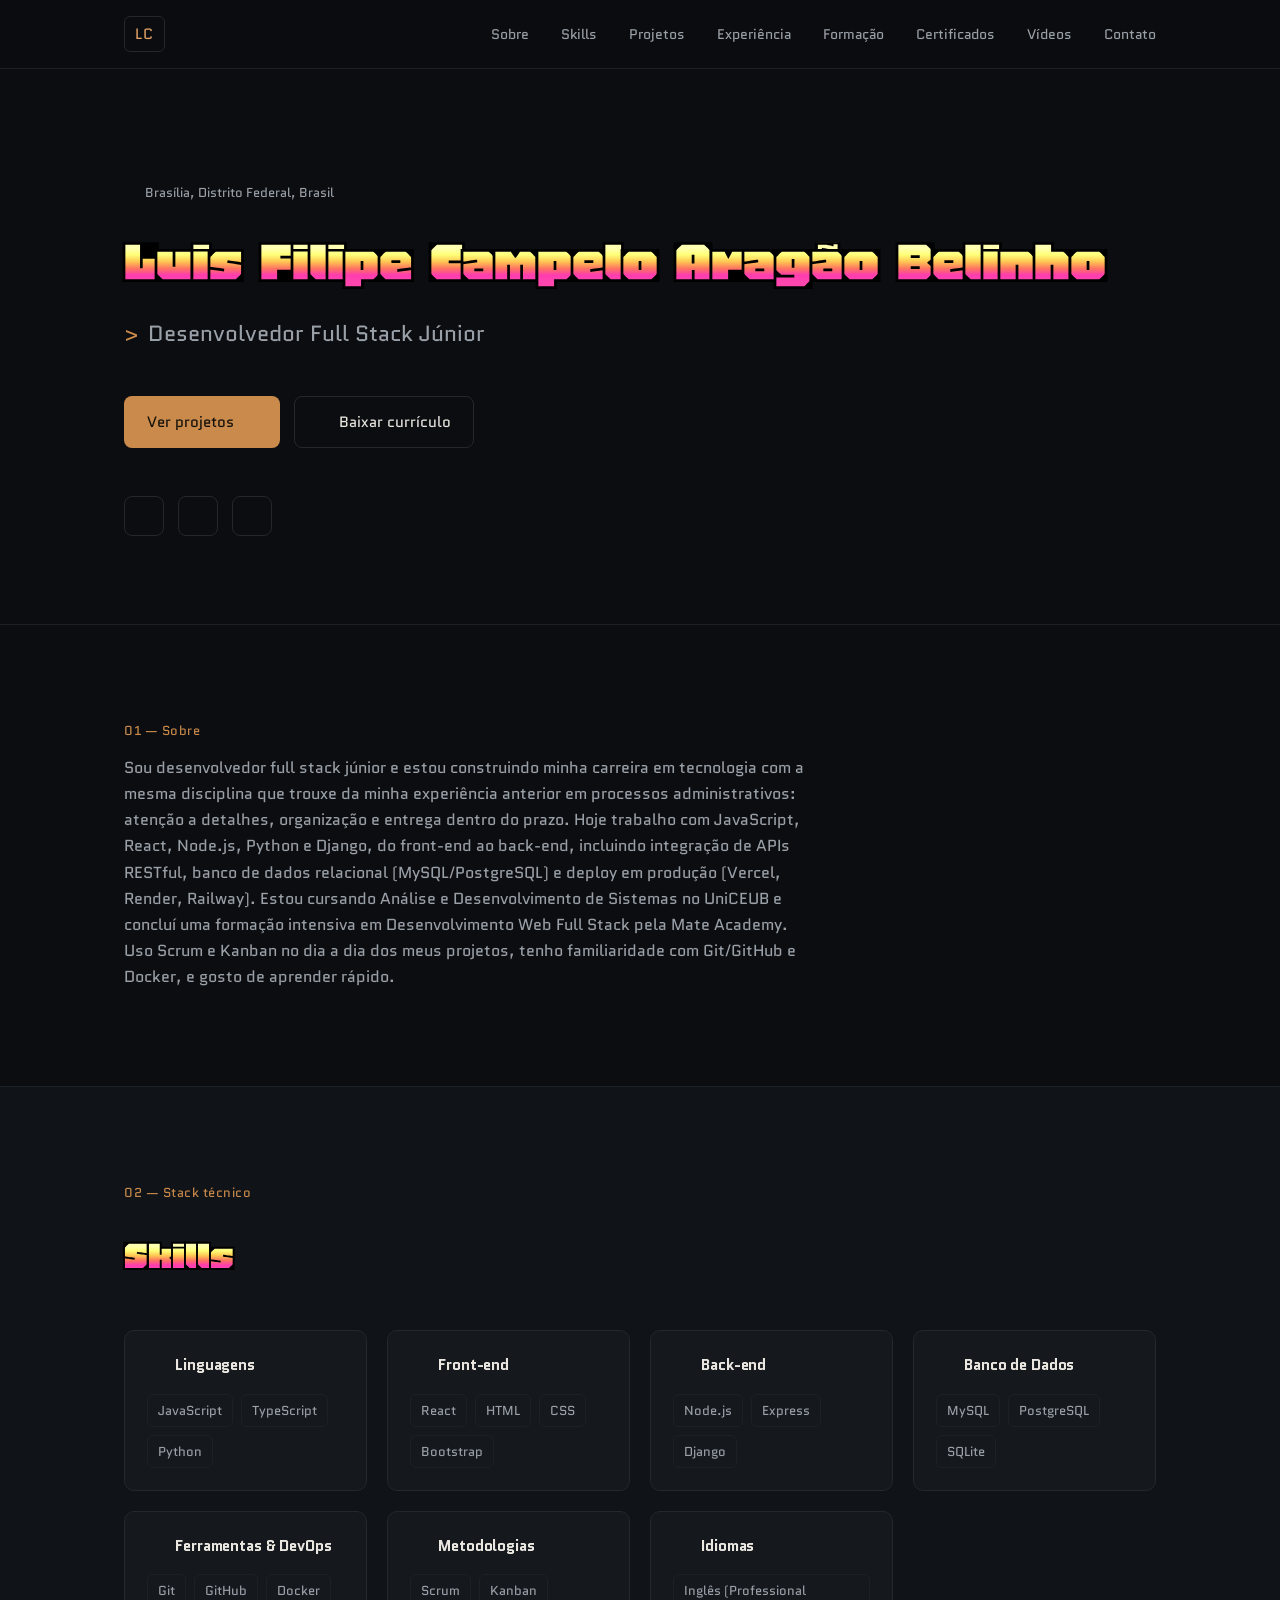
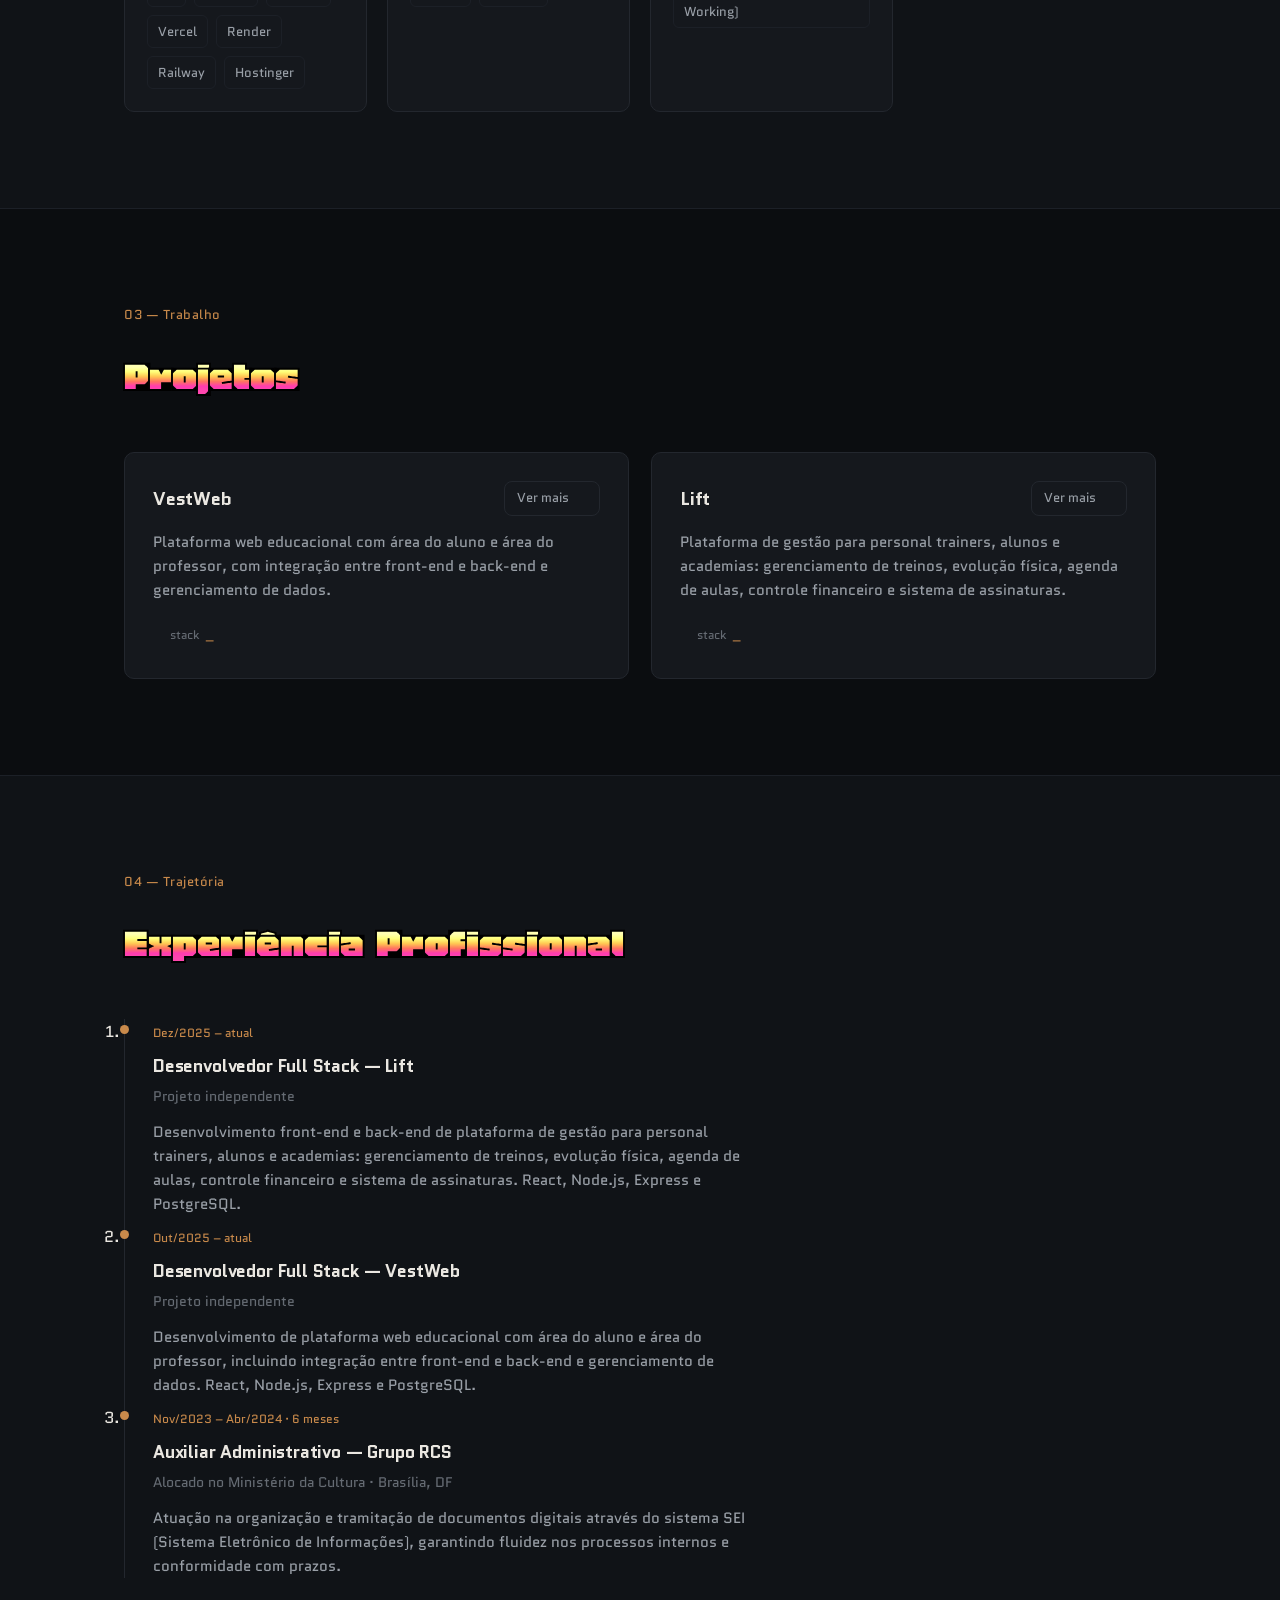
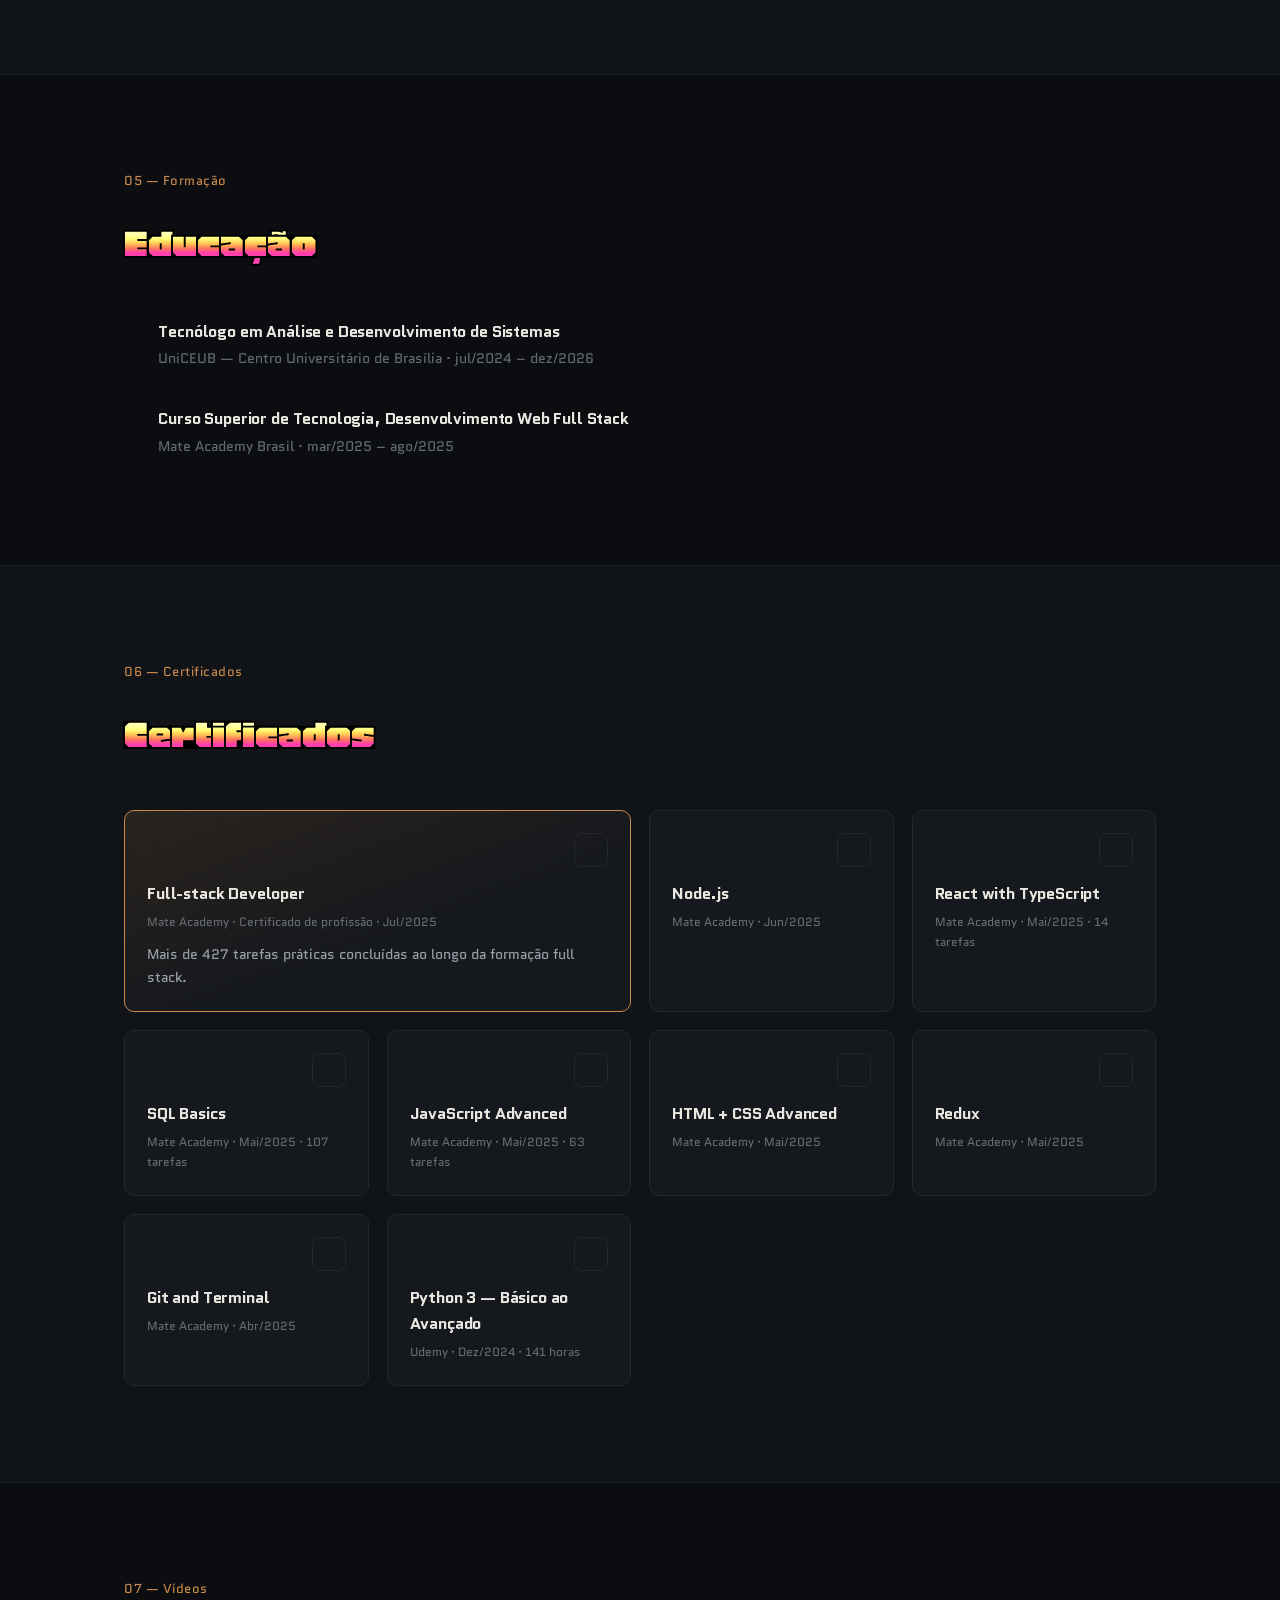
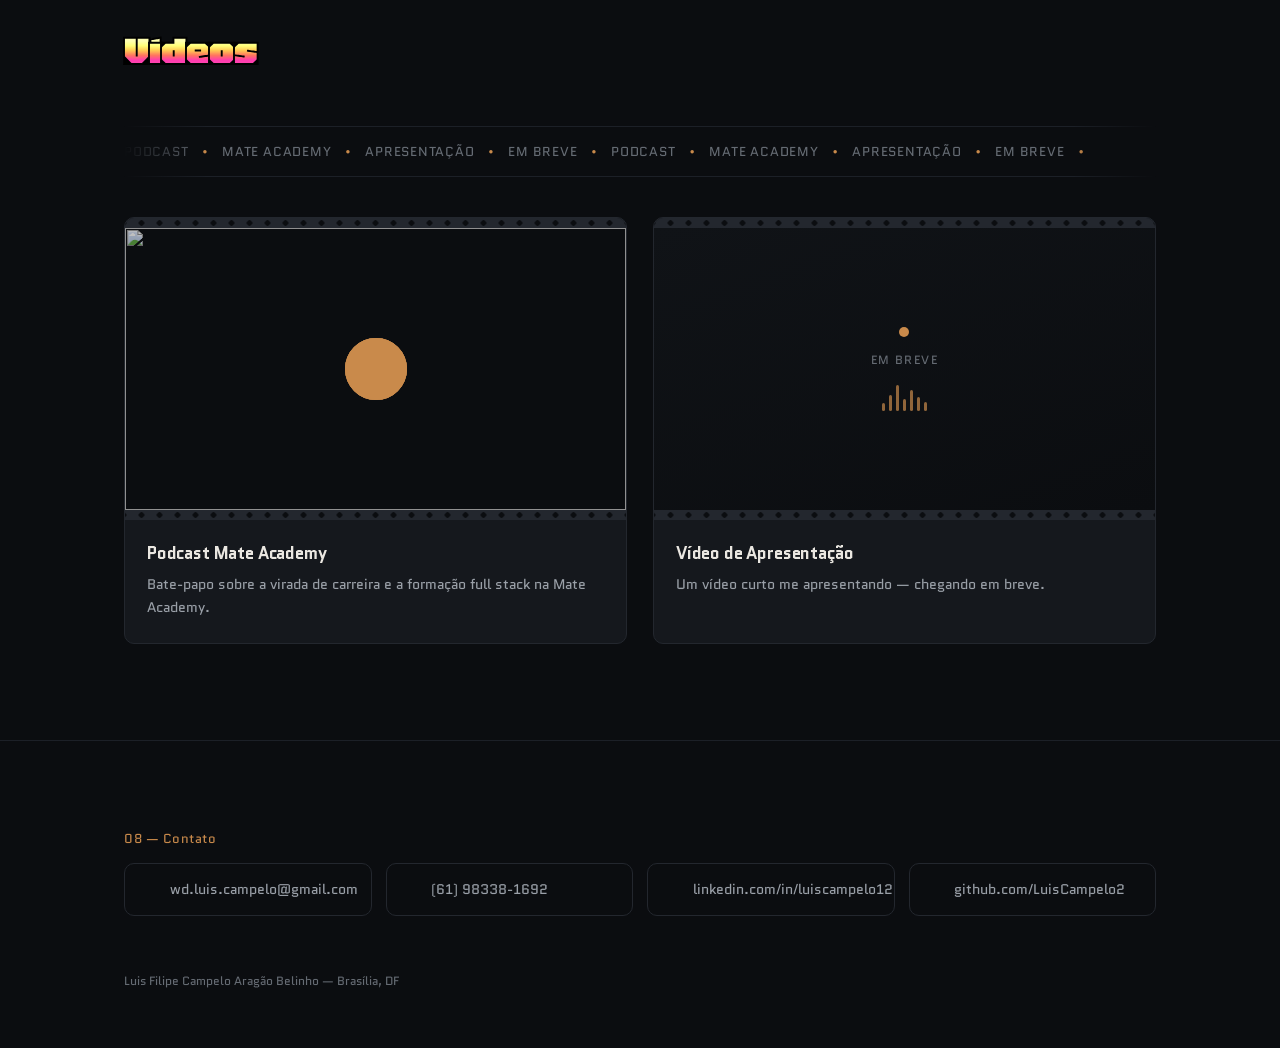
==== index.html @ b7ef31cd "feito sessao de videos" ====
<!DOCTYPE html>
<html lang="pt-BR">
<head>
  <meta charset="UTF-8">
  <meta name="viewport" content="width=device-width, initial-scale=1.0">
  <title>Luis Filipe Campelo Aragão Belinho — Desenvolvedor Full Stack Júnior</title>
  <meta name="description" content="Portfólio de Luis Filipe Campelo Aragão Belinho, desenvolvedor full stack júnior em Brasília, DF. JavaScript, React, Node.js, Python e Django.">
  <meta name="color-scheme" content="dark">

  <link rel="preconnect" href="https://fonts.googleapis.com">
  <link rel="preconnect" href="https://fonts.gstatic.com" crossorigin>
  <link href="https://fonts.googleapis.com/css2?family=Honk:MORF@15&family=Quantico:ital,wght@0,400;0,700;1,400;1,700&display=swap" rel="stylesheet">

  <link rel="stylesheet" href="assets/css/style.css">
  <link rel="icon" href="data:,">
</head>
<body>
  <a class="skip-link" href="#conteudo">Pular para o conteúdo</a>

  <header class="site-header">
    <div class="wrap header-inner">
      <a class="brand" href="#topo" aria-label="Início">
        <span class="brand-mark">LC</span>
      </a>

      <nav class="site-nav" aria-label="Navegação principal">
        <ul>
          <li><a href="#sobre">Sobre</a></li>
          <li><a href="#skills">Skills</a></li>
          <li><a href="#projetos">Projetos</a></li>
          <li><a href="#experiencia">Experiência</a></li>
          <li><a href="#formacao">Formação</a></li>
          <li><a href="#certificados">Certificados</a></li>
          <li><a href="#videos">Vídeos</a></li>
          <li><a href="#contato">Contato</a></li>
        </ul>
      </nav>

      <button class="nav-toggle" id="navToggle" aria-expanded="false" aria-controls="mobileNav" aria-label="Abrir menu">
        <i data-lucide="menu" class="icon-menu" aria-hidden="true"></i>
        <i data-lucide="x" class="icon-close" aria-hidden="true"></i>
      </button>
    </div>

    <nav class="mobile-nav" id="mobileNav" aria-label="Navegação móvel" hidden>
      <ul>
        <li><a href="#sobre">Sobre</a></li>
        <li><a href="#skills">Skills</a></li>
        <li><a href="#projetos">Projetos</a></li>
        <li><a href="#experiencia">Experiência</a></li>
        <li><a href="#formacao">Formação</a></li>
        <li><a href="#contato">Contato</a></li>
      </ul>
    </nav>
  </header>

  <main id="conteudo">
    <!-- Hero -->
    <section id="topo" class="hero">
      <div class="wrap hero-inner">
        <p class="hero-eyebrow">
          <i data-lucide="map-pin" aria-hidden="true"></i>
          Brasília, Distrito Federal, Brasil
        </p>

        <h1 class="hero-name">Luis Filipe Campelo Aragão Belinho</h1>

        <p class="hero-role">
          <span class="prompt-mark" aria-hidden="true">&gt;</span>
          Desenvolvedor Full Stack Júnior
        </p>

        <div class="hero-actions">
          <a class="btn btn-primary" href="#projetos">
            Ver projetos
            <i data-lucide="arrow-down" aria-hidden="true"></i>
          </a>
          <a class="btn btn-ghost" href="assets/curriculo-luis-campelo.pdf" download>
            <i data-lucide="download" aria-hidden="true"></i>
            Baixar currículo
          </a>
        </div>

        <ul class="hero-social" aria-label="Redes e contato">
          <li>
            <a href="https://www.linkedin.com/in/luiscampelo12" target="_blank" rel="noopener noreferrer" aria-label="LinkedIn de Luis Filipe Campelo Aragão Belinho">
              <i data-lucide="linkedin" aria-hidden="true"></i>
            </a>
          </li>
          <li>
            <a href="https://github.com/LuisCampelo2" target="_blank" rel="noopener noreferrer" aria-label="GitHub de Luis Filipe Campelo Aragão Belinho">
              <i data-lucide="github" aria-hidden="true"></i>
            </a>
          </li>
          <li>
            <a href="mailto:wd.luis.campelo@gmail.com" aria-label="Enviar e-mail para Luis Filipe Campelo Aragão Belinho">
              <i data-lucide="mail" aria-hidden="true"></i>
            </a>
          </li>
        </ul>
      </div>
    </section>

    <!-- Sobre -->
    <section id="sobre" class="section">
      <div class="wrap">
        <p class="section-kicker">01 — Sobre</p>
        <p class="about-text">
          Sou desenvolvedor full stack júnior e estou construindo minha carreira em tecnologia
          com a mesma disciplina que trouxe da minha experiência anterior em processos
          administrativos: atenção a detalhes, organização e entrega dentro do prazo. Hoje
          trabalho com JavaScript, React, Node.js, Python e Django, do front-end ao back-end,
          incluindo integração de APIs RESTful, banco de dados relacional (MySQL/PostgreSQL) e
          deploy em produção (Vercel, Render, Railway). Estou cursando Análise e Desenvolvimento
          de Sistemas no UniCEUB e concluí uma formação intensiva em Desenvolvimento Web Full
          Stack pela Mate Academy. Uso Scrum e Kanban no dia a dia dos meus projetos, tenho
          familiaridade com Git/GitHub e Docker, e gosto de aprender rápido.
        </p>
      </div>
    </section>

    <!-- Skills -->
    <section id="skills" class="section section-alt">
      <div class="wrap">
        <p class="section-kicker">02 — Stack técnico</p>
        <h2 class="section-title">Skills</h2>

        <div class="skills-grid">
          <div class="skill-group">
            <div class="skill-group-head">
              <i data-lucide="code-2" aria-hidden="true"></i>
              <h3>Linguagens</h3>
            </div>
            <ul class="skill-chips">
              <li>JavaScript</li>
              <li>TypeScript</li>
              <li>Python</li>
            </ul>
          </div>

          <div class="skill-group">
            <div class="skill-group-head">
              <i data-lucide="layout-panel-left" aria-hidden="true"></i>
              <h3>Front-end</h3>
            </div>
            <ul class="skill-chips">
              <li>React</li>
              <li>HTML</li>
              <li>CSS</li>
              <li>Bootstrap</li>
            </ul>
          </div>

          <div class="skill-group">
            <div class="skill-group-head">
              <i data-lucide="server" aria-hidden="true"></i>
              <h3>Back-end</h3>
            </div>
            <ul class="skill-chips">
              <li>Node.js</li>
              <li>Express</li>
              <li>Django</li>
            </ul>
          </div>

          <div class="skill-group">
            <div class="skill-group-head">
              <i data-lucide="database" aria-hidden="true"></i>
              <h3>Banco de Dados</h3>
            </div>
            <ul class="skill-chips">
              <li>MySQL</li>
              <li>PostgreSQL</li>
              <li>SQLite</li>
            </ul>
          </div>

          <div class="skill-group">
            <div class="skill-group-head">
              <i data-lucide="hammer" aria-hidden="true"></i>
              <h3>Ferramentas &amp; DevOps</h3>
            </div>
            <ul class="skill-chips">
              <li>Git</li>
              <li>GitHub</li>
              <li>Docker</li>
              <li>Vercel</li>
              <li>Render</li>
              <li>Railway</li>
              <li>Hostinger</li>
            </ul>
          </div>

          <div class="skill-group">
            <div class="skill-group-head">
              <i data-lucide="workflow" aria-hidden="true"></i>
              <h3>Metodologias</h3>
            </div>
            <ul class="skill-chips">
              <li>Scrum</li>
              <li>Kanban</li>
            </ul>
          </div>

          <div class="skill-group">
            <div class="skill-group-head">
              <i data-lucide="languages" aria-hidden="true"></i>
              <h3>Idiomas</h3>
            </div>
            <ul class="skill-chips">
              <li>Inglês (Professional Working)</li>
            </ul>
          </div>
        </div>
      </div>
    </section>

    <!-- Projetos -->
    <section id="projetos" class="section">
      <div class="wrap">
        <p class="section-kicker">03 — Trabalho</p>
        <h2 class="section-title">Projetos</h2>

        <div class="projects-grid">
          <article class="project-card">
            <div class="project-card-head">
              <h3>VestWeb</h3>
              <a class="project-more-link" href="projetos/vestweb.html">
                Ver mais
                <i data-lucide="arrow-right" aria-hidden="true"></i>
              </a>
            </div>
            <p>
              Plataforma web educacional com área do aluno e área do professor, com integração
              entre front-end e back-end e gerenciamento de dados.
            </p>
            <div class="project-stack">
              <span class="project-stack-label">
                <i data-lucide="terminal" aria-hidden="true"></i>
                stack
              </span>
              <ul class="tag-list">
                <li>React</li>
                <li>Node.js</li>
                <li>Express</li>
                <li>SQL</li>
                <li>PostgreSQL</li>
              </ul>
            </div>
          </article>

          <article class="project-card">
            <div class="project-card-head">
              <h3>Lift</h3>
              <a class="project-more-link" href="projetos/lift.html">
                Ver mais
                <i data-lucide="arrow-right" aria-hidden="true"></i>
              </a>
            </div>
            <p>
              Plataforma de gestão para personal trainers, alunos e academias: gerenciamento de
              treinos, evolução física, agenda de aulas, controle financeiro e sistema de
              assinaturas.
            </p>
            <div class="project-stack">
              <span class="project-stack-label">
                <i data-lucide="terminal" aria-hidden="true"></i>
                stack
              </span>
              <ul class="tag-list">
                <li>React</li>
                <li>Node.js</li>
                <li>Express</li>
                <li>SQL</li>
                <li>PostgreSQL</li>
              </ul>
            </div>
          </article>
        </div>
      </div>
    </section>

    <!-- Experiência -->
    <section id="experiencia" class="section section-alt">
      <div class="wrap">
        <p class="section-kicker">04 — Trajetória</p>
        <h2 class="section-title">Experiência Profissional</h2>

        <ol class="timeline">
          <li class="timeline-item">
            <div class="timeline-marker" aria-hidden="true"></div>
            <div class="timeline-content">
              <p class="timeline-period">Dez/2025 – atual</p>
              <h3>Desenvolvedor Full Stack — Lift</h3>
              <p class="timeline-meta">Projeto independente</p>
              <p>
                Desenvolvimento front-end e back-end de plataforma de gestão para personal
                trainers, alunos e academias: gerenciamento de treinos, evolução física, agenda
                de aulas, controle financeiro e sistema de assinaturas. React, Node.js, Express
                e PostgreSQL.
              </p>
            </div>
          </li>

          <li class="timeline-item">
            <div class="timeline-marker" aria-hidden="true"></div>
            <div class="timeline-content">
              <p class="timeline-period">Out/2025 – atual</p>
              <h3>Desenvolvedor Full Stack — VestWeb</h3>
              <p class="timeline-meta">Projeto independente</p>
              <p>
                Desenvolvimento de plataforma web educacional com área do aluno e área do
                professor, incluindo integração entre front-end e back-end e gerenciamento de
                dados. React, Node.js, Express e PostgreSQL.
              </p>
            </div>
          </li>

          <li class="timeline-item">
            <div class="timeline-marker" aria-hidden="true"></div>
            <div class="timeline-content">
              <p class="timeline-period">Nov/2023 – Abr/2024 · 6 meses</p>
              <h3>Auxiliar Administrativo — Grupo RCS</h3>
              <p class="timeline-meta">Alocado no Ministério da Cultura · Brasília, DF</p>
              <p>
                Atuação na organização e tramitação de documentos digitais através do sistema SEI
                (Sistema Eletrônico de Informações), garantindo fluidez nos processos internos e
                conformidade com prazos.
              </p>
            </div>
          </li>
        </ol>
      </div>
    </section>

    <!-- Formação -->
    <section id="formacao" class="section">
      <div class="wrap">
        <p class="section-kicker">05 — Formação</p>
        <h2 class="section-title">Educação</h2>

        <ul class="education-list">
          <li>
            <i data-lucide="graduation-cap" aria-hidden="true"></i>
            <div>
              <h3>Tecnólogo em Análise e Desenvolvimento de Sistemas</h3>
              <p class="timeline-meta">UniCEUB — Centro Universitário de Brasília · jul/2024 – dez/2026</p>
            </div>
          </li>
          <li>
            <i data-lucide="graduation-cap" aria-hidden="true"></i>
            <div>
              <h3>Curso Superior de Tecnologia, Desenvolvimento Web Full Stack</h3>
              <p class="timeline-meta">Mate Academy Brasil · mar/2025 – ago/2025</p>
            </div>
          </li>
        </ul>
      </div>
    </section>

    <!-- Certificados -->
    <section id="certificados" class="section section-alt">
      <div class="wrap">
        <p class="section-kicker">06 — Certificados</p>
        <h2 class="section-title">Certificados</h2>

        <div class="certificates-grid">
          <article class="certificate-card certificate-card-featured">
            <div class="certificate-card-head">
              <i data-lucide="award" aria-hidden="true"></i>
              <a href="assets/certificados/full-stack-developer.pdf" target="_blank" rel="noopener noreferrer" aria-label="Abrir certificado Full-stack Developer em PDF">
                <i data-lucide="arrow-up-right" aria-hidden="true"></i>
              </a>
            </div>
            <h3>Full-stack Developer</h3>
            <p class="certificate-meta">Mate Academy · Certificado de profissão · Jul/2025</p>
            <p>Mais de 427 tarefas práticas concluídas ao longo da formação full stack.</p>
          </article>

          <article class="certificate-card">
            <div class="certificate-card-head">
              <i data-lucide="server" aria-hidden="true"></i>
              <a href="assets/certificados/node-js.pdf" target="_blank" rel="noopener noreferrer" aria-label="Abrir certificado Node.js em PDF">
                <i data-lucide="arrow-up-right" aria-hidden="true"></i>
              </a>
            </div>
            <h3>Node.js</h3>
            <p class="certificate-meta">Mate Academy · Jun/2025</p>
          </article>

          <article class="certificate-card">
            <div class="certificate-card-head">
              <i data-lucide="atom" aria-hidden="true"></i>
              <a href="assets/certificados/react-typescript.pdf" target="_blank" rel="noopener noreferrer" aria-label="Abrir certificado React with TypeScript em PDF">
                <i data-lucide="arrow-up-right" aria-hidden="true"></i>
              </a>
            </div>
            <h3>React with TypeScript</h3>
            <p class="certificate-meta">Mate Academy · Mai/2025 · 14 tarefas</p>
          </article>

          <article class="certificate-card">
            <div class="certificate-card-head">
              <i data-lucide="database" aria-hidden="true"></i>
              <a href="assets/certificados/sql-basics.pdf" target="_blank" rel="noopener noreferrer" aria-label="Abrir certificado SQL Basics em PDF">
                <i data-lucide="arrow-up-right" aria-hidden="true"></i>
              </a>
            </div>
            <h3>SQL Basics</h3>
            <p class="certificate-meta">Mate Academy · Mai/2025 · 107 tarefas</p>
          </article>

          <article class="certificate-card">
            <div class="certificate-card-head">
              <i data-lucide="braces" aria-hidden="true"></i>
              <a href="assets/certificados/javascript-advanced.pdf" target="_blank" rel="noopener noreferrer" aria-label="Abrir certificado JavaScript Advanced em PDF">
                <i data-lucide="arrow-up-right" aria-hidden="true"></i>
              </a>
            </div>
            <h3>JavaScript Advanced</h3>
            <p class="certificate-meta">Mate Academy · Mai/2025 · 63 tarefas</p>
          </article>

          <article class="certificate-card">
            <div class="certificate-card-head">
              <i data-lucide="layout-panel-left" aria-hidden="true"></i>
              <a href="assets/certificados/html-css-advanced.pdf" target="_blank" rel="noopener noreferrer" aria-label="Abrir certificado HTML + CSS Advanced em PDF">
                <i data-lucide="arrow-up-right" aria-hidden="true"></i>
              </a>
            </div>
            <h3>HTML + CSS Advanced</h3>
            <p class="certificate-meta">Mate Academy · Mai/2025</p>
          </article>

          <article class="certificate-card">
            <div class="certificate-card-head">
              <i data-lucide="layers" aria-hidden="true"></i>
              <a href="assets/certificados/redux.pdf" target="_blank" rel="noopener noreferrer" aria-label="Abrir certificado Redux em PDF">
                <i data-lucide="arrow-up-right" aria-hidden="true"></i>
              </a>
            </div>
            <h3>Redux</h3>
            <p class="certificate-meta">Mate Academy · Mai/2025</p>
          </article>

          <article class="certificate-card">
            <div class="certificate-card-head">
              <i data-lucide="git-branch" aria-hidden="true"></i>
              <a href="assets/certificados/git-terminal.pdf" target="_blank" rel="noopener noreferrer" aria-label="Abrir certificado Git and Terminal em PDF">
                <i data-lucide="arrow-up-right" aria-hidden="true"></i>
              </a>
            </div>
            <h3>Git and Terminal</h3>
            <p class="certificate-meta">Mate Academy · Abr/2025</p>
          </article>

          <article class="certificate-card">
            <div class="certificate-card-head">
              <i data-lucide="binary" aria-hidden="true"></i>
              <a href="assets/certificados/python-3-udemy.pdf" target="_blank" rel="noopener noreferrer" aria-label="Abrir certificado Python 3 em PDF">
                <i data-lucide="arrow-up-right" aria-hidden="true"></i>
              </a>
            </div>
            <h3>Python 3 — Básico ao Avançado</h3>
            <p class="certificate-meta">Udemy · Dez/2024 · 141 horas</p>
          </article>
        </div>
      </div>
    </section>

    <!-- Vídeos -->
    <section id="videos" class="section videos-section">
      <div class="wrap">
        <p class="section-kicker">07 — Vídeos</p>
        <h2 class="section-title">Vídeos</h2>

        <div class="marquee" aria-hidden="true">
          <div class="marquee-track">
            <span>PODCAST</span><span class="marquee-dot">●</span>
            <span>MATE ACADEMY</span><span class="marquee-dot">●</span>
            <span>APRESENTAÇÃO</span><span class="marquee-dot">●</span>
            <span>EM BREVE</span><span class="marquee-dot">●</span>
            <span>PODCAST</span><span class="marquee-dot">●</span>
            <span>MATE ACADEMY</span><span class="marquee-dot">●</span>
            <span>APRESENTAÇÃO</span><span class="marquee-dot">●</span>
            <span>EM BREVE</span><span class="marquee-dot">●</span>
          </div>
        </div>

        <div class="videos-grid">
          <article class="video-card">
            <div class="filmstrip" aria-hidden="true"></div>
            <div class="video-frame">
              <button class="video-facade" type="button" data-yt="KPqLBNXewUQ" aria-label="Reproduzir vídeo: Podcast Mate Academy com Luis Filipe Campelo Aragão Belinho">
                <img src="https://img.youtube.com/vi/KPqLBNXewUQ/hqdefault.jpg" alt="" loading="lazy">
                <span class="play-button" aria-hidden="true">
                  <span class="play-ring"></span>
                  <span class="play-ring play-ring-delay"></span>
                  <i data-lucide="play" aria-hidden="true"></i>
                </span>
              </button>
            </div>
            <div class="filmstrip" aria-hidden="true"></div>
            <div class="video-meta">
              <h3>Podcast Mate Academy</h3>
              <p>Bate-papo sobre a virada de carreira e a formação full stack na Mate Academy.</p>
            </div>
          </article>

          <article class="video-card video-card-soon">
            <div class="filmstrip" aria-hidden="true"></div>
            <div class="video-frame video-frame-soon">
              <div class="soon-content">
                <span class="rec-dot" aria-hidden="true"></span>
                <span class="soon-label">Em breve</span>
                <div class="waveform" aria-hidden="true">
                  <span></span><span></span><span></span><span></span><span></span><span></span><span></span>
                </div>
              </div>
            </div>
            <div class="filmstrip" aria-hidden="true"></div>
            <div class="video-meta">
              <h3>Vídeo de Apresentação</h3>
              <p>Um vídeo curto me apresentando — chegando em breve.</p>
            </div>
          </article>
        </div>
      </div>
    </section>
  </main>

  <!-- Contato / Rodapé -->
  <footer id="contato" class="site-footer">
    <div class="wrap footer-inner">
      <p class="section-kicker">08 — Contato</p>

      <ul class="contact-list">
        <li>
          <a href="mailto:wd.luis.campelo@gmail.com">
            <i data-lucide="mail" aria-hidden="true"></i>
            wd.luis.campelo@gmail.com
          </a>
        </li>
        <li>
          <a href="tel:+5561983381692">
            <i data-lucide="phone" aria-hidden="true"></i>
            (61) 98338-1692
          </a>
        </li>
        <li>
          <a href="https://www.linkedin.com/in/luiscampelo12" target="_blank" rel="noopener noreferrer">
            <i data-lucide="linkedin" aria-hidden="true"></i>
            linkedin.com/in/luiscampelo12
          </a>
        </li>
        <li>
          <a href="https://github.com/LuisCampelo2" target="_blank" rel="noopener noreferrer">
            <i data-lucide="github" aria-hidden="true"></i>
            github.com/LuisCampelo2
          </a>
        </li>
      </ul>

      <p class="footer-note">Luis Filipe Campelo Aragão Belinho — Brasília, DF</p>
    </div>
  </footer>

  <script src="https://unpkg.com/lucide@0.260.0/dist/umd/lucide.js"></script>
  <script src="assets/js/main.js"></script>
  <script src="assets/js/video-embed.js"></script>
</body>
</html>
---- assets/css/style.css ----
/* ---------------------------------------------------------------
   Luis Filipe Campelo Aragão Belinho — Portfólio
   Paleta escura sóbria: base grafite-azulada + accent cobre.
   Tipografia: Honk nos títulos (h1/h2/h3), Quantico no resto.
--------------------------------------------------------------- */

:root {
  --bg: #0b0d10;
  --bg-elevated: #101317;
  --surface: #15181d;
  --surface-hover: #1a1e24;
  --border: #23272e;
  --border-soft: #1c2027;

  --text: #eae7e1;
  --text-muted: #9aa0a8;
  --text-faint: #656b73;

  --accent: #c98a4b;
  --accent-strong: #e0a165;
  --accent-soft: rgba(201, 138, 75, 0.14);

  --font-display: "Honk", system-ui, sans-serif;
  --font-body: "Quantico", system-ui, -apple-system, sans-serif;
  --font-mono: "Quantico", "SFMono-Regular", Consolas, monospace;

  --max-width: 1080px;
  --radius: 10px;
  --transition: 180ms cubic-bezier(0.4, 0, 0.2, 1);
}

/* Reset ----------------------------------------------------------- */
*,
*::before,
*::after {
  box-sizing: border-box;
  margin: 0;
  padding: 0;
}

html {
  scroll-behavior: smooth;
}

@media (prefers-reduced-motion: reduce) {
  html {
    scroll-behavior: auto;
  }
  *,
  *::before,
  *::after {
    animation-duration: 0.01ms !important;
    animation-iteration-count: 1 !important;
    transition-duration: 0.01ms !important;
  }
}

body {
  background: var(--bg);
  color: var(--text);
  font-family: var(--font-body);
  font-size: 16px;
  line-height: 1.6;
  -webkit-font-smoothing: antialiased;
}

img,
svg {
  display: block;
  max-width: 100%;
}

a {
  color: inherit;
  text-decoration: none;
}

ul {
  list-style: none;
}

button {
  font: inherit;
  color: inherit;
  background: none;
  border: none;
  cursor: pointer;
}

h1,
h2,
h3 {
  font-weight: 600;
  letter-spacing: -0.01em;
}

h1,
h2 {
  font-family: var(--font-display);
}

h3 {
  font-family: var(--font-body);
}

[data-lucide] {
  width: 1.15em;
  height: 1.15em;
  stroke-width: 1.75;
}

.wrap {
  max-width: var(--max-width);
  margin: 0 auto;
  padding: 0 24px;
}

.skip-link {
  position: absolute;
  top: -100%;
  left: 24px;
  z-index: 200;
  background: var(--accent);
  color: #14100a;
  padding: 10px 16px;
  border-radius: 6px;
  font-weight: 600;
  transition: top var(--transition);
}

.skip-link:focus {
  top: 12px;
}

:focus-visible {
  outline: 2px solid var(--accent-strong);
  outline-offset: 3px;
}

/* Header ------------------------------------------------------------ */
.site-header {
  position: sticky;
  top: 0;
  z-index: 100;
  background: rgba(11, 13, 16, 0.86);
  backdrop-filter: blur(10px);
  border-bottom: 1px solid var(--border-soft);
}

.header-inner {
  display: flex;
  align-items: center;
  justify-content: space-between;
  height: 68px;
}

.brand-mark {
  font-family: var(--font-mono);
  font-size: 0.95rem;
  font-weight: 500;
  letter-spacing: 0.06em;
  color: var(--accent-strong);
  border: 1px solid var(--border);
  border-radius: 6px;
  padding: 6px 10px;
}

.site-nav ul {
  display: flex;
  gap: 32px;
}

.site-nav a {
  font-size: 0.9rem;
  color: var(--text-muted);
  transition: color var(--transition);
}

.site-nav a:hover,
.site-nav a.is-active {
  color: var(--text);
}

.nav-toggle {
  display: none;
  color: var(--text);
}

.nav-toggle .icon-close {
  display: none;
}

.nav-toggle[aria-expanded="true"] .icon-menu {
  display: none;
}

.nav-toggle[aria-expanded="true"] .icon-close {
  display: block;
}

.mobile-nav {
  border-top: 1px solid var(--border-soft);
  background: var(--bg-elevated);
}

.mobile-nav ul {
  display: flex;
  flex-direction: column;
  padding: 8px 24px 16px;
}

.mobile-nav a {
  display: block;
  padding: 12px 0;
  font-size: 0.95rem;
  color: var(--text-muted);
  border-bottom: 1px solid var(--border-soft);
}

.mobile-nav a:hover {
  color: var(--text);
}

@media (max-width: 720px) {
  .site-nav {
    display: none;
  }
  .nav-toggle {
    display: inline-flex;
  }
}

/* Hero --------------------------------------------------------------- */
.hero {
  padding: 112px 0 88px;
  border-bottom: 1px solid var(--border-soft);
}

.hero-eyebrow {
  display: inline-flex;
  align-items: center;
  gap: 8px;
  font-family: var(--font-mono);
  font-size: 0.82rem;
  color: var(--text-muted);
  margin-bottom: 24px;
}

.hero-eyebrow [data-lucide] {
  width: 1em;
  height: 1em;
  color: var(--accent);
}

.hero-name {
  font-size: clamp(2.5rem, 6vw, 4.25rem);
  line-height: 1.05;
  margin-bottom: 18px;
}

.hero-role {
  display: flex;
  align-items: baseline;
  gap: 10px;
  font-size: clamp(1.1rem, 2.4vw, 1.4rem);
  color: var(--text-muted);
  margin-bottom: 44px;
}

.prompt-mark {
  font-family: var(--font-mono);
  color: var(--accent);
}

.hero-actions {
  display: flex;
  flex-wrap: wrap;
  gap: 14px;
  margin-bottom: 48px;
}

.btn {
  display: inline-flex;
  align-items: center;
  gap: 8px;
  padding: 13px 22px;
  border-radius: 8px;
  font-size: 0.92rem;
  font-weight: 500;
  border: 1px solid transparent;
  transition: background var(--transition), border-color var(--transition), transform var(--transition);
}

.btn [data-lucide] {
  width: 1em;
  height: 1em;
}

.btn:active {
  transform: translateY(1px);
}

.btn-primary {
  background: var(--accent);
  color: #14100a;
}

.btn-primary:hover {
  background: var(--accent-strong);
}

.btn-ghost {
  border-color: var(--border);
  color: var(--text);
}

.btn-ghost:hover {
  border-color: var(--accent);
  background: var(--surface);
}

.hero-social {
  display: flex;
  gap: 14px;
}

.hero-social a {
  display: inline-flex;
  align-items: center;
  justify-content: center;
  width: 40px;
  height: 40px;
  border: 1px solid var(--border);
  border-radius: 8px;
  color: var(--text-muted);
  transition: color var(--transition), border-color var(--transition);
}

.hero-social a:hover {
  color: var(--accent-strong);
  border-color: var(--accent);
}

/* Sections ------------------------------------------------------------ */
.section {
  padding: 96px 0;
  border-bottom: 1px solid var(--border-soft);
}

.section-alt {
  background: var(--bg-elevated);
}

.section-kicker {
  font-family: var(--font-mono);
  font-size: 0.8rem;
  color: var(--accent);
  letter-spacing: 0.04em;
  margin-bottom: 14px;
}

.section-title {
  font-size: clamp(2.1rem, 4.2vw, 3rem);
  margin-bottom: 36px;
  max-width: 640px;
}

.about-text {
  max-width: 680px;
  color: var(--text-muted);
  font-size: 1.02rem;
}

/* Skills ---------------------------------------------------------------- */
.skills-grid {
  display: grid;
  grid-template-columns: repeat(auto-fit, minmax(230px, 1fr));
  gap: 20px;
}

.skill-group {
  border: 1px solid var(--border);
  border-radius: var(--radius);
  padding: 22px;
  background: var(--surface);
  transition: border-color var(--transition);
}

.skill-group:hover {
  border-color: var(--accent);
}

.skill-group-head {
  display: flex;
  align-items: center;
  gap: 10px;
  margin-bottom: 16px;
  color: var(--accent-strong);
}

.skill-group-head h3 {
  font-size: 0.95rem;
  color: var(--text);
}

.skill-chips {
  display: flex;
  flex-wrap: wrap;
  gap: 8px;
}

.skill-chips li {
  font-size: 0.82rem;
  color: var(--text-muted);
  border: 1px solid var(--border-soft);
  border-radius: 6px;
  padding: 5px 10px;
}

/* Projects ---------------------------------------------------------------- */
.projects-grid {
  display: grid;
  grid-template-columns: repeat(auto-fit, minmax(320px, 1fr));
  gap: 22px;
}

.project-card {
  border: 1px solid var(--border);
  border-radius: var(--radius);
  padding: 28px;
  background: var(--surface);
  transition: border-color var(--transition), transform var(--transition);
}

.project-card:hover {
  border-color: var(--accent);
  transform: translateY(-2px);
}

.project-card-head {
  display: flex;
  align-items: center;
  justify-content: space-between;
  margin-bottom: 14px;
}

.project-card-head h3 {
  font-size: 1.15rem;
}

.project-more-link {
  display: inline-flex;
  align-items: center;
  gap: 6px;
  flex-shrink: 0;
  font-family: var(--font-mono);
  font-size: 0.8rem;
  color: var(--text-muted);
  padding: 6px 12px;
  border: 1px solid var(--border);
  border-radius: 8px;
  transition: color var(--transition), border-color var(--transition), transform var(--transition);
}

.project-more-link [data-lucide] {
  width: 0.95em;
  height: 0.95em;
  transition: transform var(--transition);
}

.project-more-link:hover {
  color: var(--accent-strong);
  border-color: var(--accent);
}

.project-more-link:hover [data-lucide] {
  transform: translateX(2px);
}

.project-card p {
  color: var(--text-muted);
  font-size: 0.94rem;
  margin-bottom: 18px;
}

.project-stack {
  display: flex;
  align-items: center;
  flex-wrap: wrap;
  gap: 10px;
  min-height: 30px;
}

.project-stack-label {
  display: inline-flex;
  align-items: center;
  gap: 6px;
  font-family: var(--font-mono);
  font-size: 0.75rem;
  color: var(--text-faint);
  flex-shrink: 0;
}

.project-stack-label [data-lucide] {
  width: 0.95em;
  height: 0.95em;
  color: var(--accent);
}

.tag-list {
  display: flex;
  flex-wrap: wrap;
  gap: 8px;
}

.tag-list li {
  font-family: var(--font-mono);
  font-size: 0.75rem;
  color: var(--accent-strong);
  background: var(--accent-soft);
  border-radius: 5px;
  padding: 4px 9px;
}

/* Em dispositivos com hover real, o stack fica oculto até o cursor passar
   sobre o card — reforça a leitura "terminal" do rótulo ">" sem esconder
   a informação de quem usa toque (sem :hover confiável). */
@media (hover: hover) and (pointer: fine) {
  .project-stack-label::after {
    content: "_";
    margin-left: 1px;
    color: var(--accent);
    animation: caret-blink 1.1s steps(1) infinite;
  }

  .project-card:hover .project-stack-label::after,
  .project-card:focus-within .project-stack-label::after {
    display: none;
  }

  .project-stack .tag-list li {
    opacity: 0;
    transform: translateX(-8px);
    transition: opacity 260ms ease, transform 260ms ease;
  }

  .project-stack .tag-list li:nth-child(1) { transition-delay: 40ms; }
  .project-stack .tag-list li:nth-child(2) { transition-delay: 100ms; }
  .project-stack .tag-list li:nth-child(3) { transition-delay: 160ms; }
  .project-stack .tag-list li:nth-child(4) { transition-delay: 220ms; }
  .project-stack .tag-list li:nth-child(5) { transition-delay: 280ms; }

  .project-card:hover .project-stack .tag-list li,
  .project-card:focus-within .project-stack .tag-list li {
    opacity: 1;
    transform: translateX(0);
  }
}

@keyframes caret-blink {
  0%, 45% { opacity: 1; }
  50%, 100% { opacity: 0; }
}

/* Timeline (Experiência) ---------------------------------------------------- */
.timeline {
  position: relative;
  max-width: 680px;
}

.timeline-item {
  position: relative;
  padding-left: 28px;
  border-left: 1px solid var(--border);
}

.timeline-item:not(:last-child) {
  padding-bottom: 8px;
}

.timeline-marker {
  position: absolute;
  left: -5px;
  top: 6px;
  width: 9px;
  height: 9px;
  border-radius: 50%;
  background: var(--accent);
}

.timeline-period {
  font-family: var(--font-mono);
  font-size: 0.78rem;
  color: var(--accent);
  margin-bottom: 8px;
}

.timeline-content h3 {
  font-size: 1.1rem;
  margin-bottom: 6px;
}

.timeline-meta {
  color: var(--text-faint);
  font-size: 0.85rem;
  margin-bottom: 12px;
}

.timeline-content p:last-child {
  color: var(--text-muted);
  font-size: 0.94rem;
  max-width: 600px;
}

/* Education ------------------------------------------------------------------ */
.education-list {
  display: flex;
  flex-direction: column;
  gap: 24px;
  max-width: 680px;
}

.education-list li {
  display: flex;
  gap: 16px;
  align-items: flex-start;
}

.education-list [data-lucide] {
  color: var(--accent);
  flex-shrink: 0;
  margin-top: 2px;
}

.education-list h3 {
  font-size: 1rem;
  margin-bottom: 4px;
}

/* Certificados ----------------------------------------------------------------- */
.certificates-grid {
  display: grid;
  grid-template-columns: repeat(auto-fit, minmax(240px, 1fr));
  gap: 18px;
}

.certificate-card {
  border: 1px solid var(--border);
  border-radius: var(--radius);
  padding: 22px;
  background: var(--surface);
  transition: border-color var(--transition), transform var(--transition);
}

.certificate-card:hover {
  border-color: var(--accent);
  transform: translateY(-2px);
}

.certificate-card-featured {
  grid-column: span 2;
  border-color: var(--accent);
  background: linear-gradient(160deg, var(--accent-soft), var(--surface) 60%);
}

.certificate-card-head {
  display: flex;
  align-items: center;
  justify-content: space-between;
  margin-bottom: 14px;
}

.certificate-card-head > [data-lucide]:first-child {
  color: var(--accent);
  width: 1.3em;
  height: 1.3em;
}

.certificate-card-head a {
  display: inline-flex;
  align-items: center;
  justify-content: center;
  width: 34px;
  height: 34px;
  border: 1px solid var(--border);
  border-radius: 8px;
  color: var(--text-muted);
  transition: color var(--transition), border-color var(--transition);
}

.certificate-card-head a:hover {
  color: var(--accent-strong);
  border-color: var(--accent);
}

.certificate-card h3 {
  font-size: 1.02rem;
  margin-bottom: 6px;
}

.certificate-meta {
  font-family: var(--font-mono);
  font-size: 0.78rem;
  color: var(--text-faint);
}

.certificate-card p:not(.certificate-meta) {
  margin-top: 10px;
  color: var(--text-muted);
  font-size: 0.9rem;
}

@media (max-width: 640px) {
  .certificate-card-featured {
    grid-column: span 1;
  }
}

/* Vídeos -------------------------------------------------------------------- */
.videos-section {
  overflow: hidden;
}

.marquee {
  overflow: hidden;
  border-top: 1px solid var(--border-soft);
  border-bottom: 1px solid var(--border-soft);
  padding: 14px 0;
  margin-bottom: 40px;
  -webkit-mask-image: linear-gradient(90deg, transparent, #000 8%, #000 92%, transparent);
  mask-image: linear-gradient(90deg, transparent, #000 8%, #000 92%, transparent);
}

.marquee-track {
  display: flex;
  align-items: center;
  gap: 14px;
  width: max-content;
  font-family: var(--font-mono);
  font-size: 0.82rem;
  letter-spacing: 0.06em;
  color: var(--text-faint);
  white-space: nowrap;
  animation: marquee-scroll 22s linear infinite;
}

.marquee-dot {
  color: var(--accent);
  font-size: 0.5rem;
}

@keyframes marquee-scroll {
  from { transform: translateX(0); }
  to { transform: translateX(-50%); }
}

.videos-grid {
  display: grid;
  grid-template-columns: repeat(auto-fit, minmax(340px, 1fr));
  gap: 26px;
}

.video-card {
  border: 1px solid var(--border);
  border-radius: var(--radius);
  overflow: hidden;
  background: var(--surface);
  transition: border-color var(--transition), transform var(--transition);
}

.video-card:hover {
  border-color: var(--accent);
  transform: translateY(-3px);
}

.filmstrip {
  height: 10px;
  background-image: radial-gradient(circle, var(--bg) 2.5px, transparent 3px);
  background-size: 18px 10px;
  background-repeat: repeat-x;
  background-position: center;
  background-color: var(--border);
}

.video-frame {
  position: relative;
  aspect-ratio: 16 / 9;
  background: var(--bg);
}

.video-facade {
  position: absolute;
  inset: 0;
  width: 100%;
  height: 100%;
  padding: 0;
  border: none;
  cursor: pointer;
  overflow: hidden;
}

.video-facade img {
  width: 100%;
  height: 100%;
  object-fit: cover;
  filter: saturate(0.85) brightness(0.75);
  transition: filter var(--transition), transform 400ms ease;
}

.video-facade:hover img {
  filter: saturate(1) brightness(0.6);
  transform: scale(1.04);
}

.play-button {
  position: absolute;
  top: 50%;
  left: 50%;
  width: 62px;
  height: 62px;
  transform: translate(-50%, -50%);
  display: flex;
  align-items: center;
  justify-content: center;
}

.play-button [data-lucide] {
  position: relative;
  z-index: 2;
  width: 22px;
  height: 22px;
  color: #14100a;
  margin-left: 3px;
}

.play-button::before {
  content: "";
  position: absolute;
  inset: 0;
  border-radius: 50%;
  background: var(--accent);
  z-index: 1;
}

.play-ring {
  position: absolute;
  inset: 0;
  border: 2px solid var(--accent);
  border-radius: 50%;
  animation: play-ping 2.2s ease-out infinite;
}

.play-ring-delay {
  animation-delay: 1.1s;
}

@keyframes play-ping {
  0% { transform: scale(0.9); opacity: 0.7; }
  80%, 100% { transform: scale(1.9); opacity: 0; }
}

.video-iframe {
  position: absolute;
  inset: 0;
  width: 100%;
  height: 100%;
  border: none;
}

.video-meta {
  padding: 20px 22px 24px;
}

.video-meta h3 {
  font-size: 1.05rem;
  margin-bottom: 6px;
}

.video-meta p {
  color: var(--text-muted);
  font-size: 0.9rem;
}

.video-card-soon .video-frame-soon {
  display: flex;
  align-items: center;
  justify-content: center;
  position: relative;
  background: linear-gradient(160deg, var(--bg-elevated), var(--bg));
}

.video-frame-soon::after {
  content: "";
  position: absolute;
  inset: 0;
  background: linear-gradient(115deg, transparent 40%, var(--accent-soft) 50%, transparent 60%);
  background-size: 250% 250%;
  animation: soon-sweep 5s ease-in-out infinite;
  pointer-events: none;
}

@keyframes soon-sweep {
  0% { background-position: 120% 0%; }
  50% { background-position: -20% 100%; }
  100% { background-position: 120% 0%; }
}

.soon-content {
  position: relative;
  z-index: 1;
  display: flex;
  flex-direction: column;
  align-items: center;
  gap: 14px;
}

.rec-dot {
  width: 10px;
  height: 10px;
  border-radius: 50%;
  background: var(--accent);
  animation: rec-pulse 1.6s ease-in-out infinite;
}

@keyframes rec-pulse {
  0%, 100% { box-shadow: 0 0 0 0 var(--accent-soft); opacity: 1; }
  50% { box-shadow: 0 0 0 8px transparent; opacity: 0.6; }
}

.soon-label {
  font-family: var(--font-mono);
  font-size: 0.78rem;
  letter-spacing: 0.12em;
  text-transform: uppercase;
  color: var(--text-faint);
}

.waveform {
  display: flex;
  align-items: flex-end;
  gap: 4px;
  height: 26px;
}

.waveform span {
  width: 3px;
  background: var(--accent);
  border-radius: 2px;
  animation: wave-bounce 1.2s ease-in-out infinite;
  opacity: 0.7;
}

.waveform span:nth-child(1) { height: 30%; animation-delay: 0ms; }
.waveform span:nth-child(2) { height: 60%; animation-delay: 90ms; }
.waveform span:nth-child(3) { height: 100%; animation-delay: 180ms; }
.waveform span:nth-child(4) { height: 45%; animation-delay: 270ms; }
.waveform span:nth-child(5) { height: 80%; animation-delay: 360ms; }
.waveform span:nth-child(6) { height: 55%; animation-delay: 450ms; }
.waveform span:nth-child(7) { height: 35%; animation-delay: 540ms; }

@keyframes wave-bounce {
  0%, 100% { transform: scaleY(0.5); }
  50% { transform: scaleY(1); }
}

/* Footer / Contato ------------------------------------------------------------- */
.site-footer {
  padding: 88px 0 56px;
}

.contact-list {
  display: grid;
  grid-template-columns: repeat(auto-fit, minmax(240px, 1fr));
  gap: 14px;
  margin-bottom: 56px;
}

.contact-list a {
  display: flex;
  align-items: center;
  gap: 12px;
  padding: 14px 16px;
  border: 1px solid var(--border);
  border-radius: var(--radius);
  color: var(--text-muted);
  font-size: 0.9rem;
  transition: color var(--transition), border-color var(--transition);
}

.contact-list a:hover {
  color: var(--text);
  border-color: var(--accent);
}

.contact-list [data-lucide] {
  color: var(--accent);
  flex-shrink: 0;
}

.footer-note {
  font-family: var(--font-mono);
  font-size: 0.78rem;
  color: var(--text-faint);
}

/* Project detail pages ---------------------------------------------------- */
.back-link {
  display: inline-flex;
  align-items: center;
  gap: 8px;
  font-size: 0.88rem;
  color: var(--text-muted);
  transition: color var(--transition);
}

.back-link [data-lucide] {
  width: 1em;
  height: 1em;
}

.back-link:hover {
  color: var(--accent-strong);
}

.site-footer .back-link {
  margin-bottom: 28px;
}

.project-hero {
  padding: 72px 0 64px;
}

.project-meta-line {
  font-family: var(--font-mono);
  font-size: 0.85rem;
  color: var(--text-faint);
  margin-bottom: 28px;
}

.project-detail-tags {
  margin-bottom: 36px;
}

.screens-grid {
  display: grid;
  grid-template-columns: repeat(auto-fit, minmax(300px, 1fr));
  gap: 22px;
}

.screens-grid-phone {
  grid-template-columns: repeat(auto-fill, minmax(160px, 1fr));
}

.screen-card {
  border: 1px solid var(--border);
  border-radius: var(--radius);
  overflow: hidden;
  background: var(--surface);
  transition: border-color var(--transition), transform var(--transition);
}

.screen-card:hover {
  border-color: var(--accent);
  transform: translateY(-2px);
}

.screen-trigger {
  display: block;
  width: 100%;
  padding: 0;
  border: none;
  background: none;
  cursor: zoom-in;
  line-height: 0;
}

.screen-trigger img {
  width: 100%;
  height: auto;
  display: block;
}

.screen-card figcaption {
  padding: 12px 16px;
  font-size: 0.85rem;
  color: var(--text-muted);
  border-top: 1px solid var(--border-soft);
}

.lightbox {
  position: fixed;
  inset: 0;
  z-index: 300;
  display: flex;
  align-items: center;
  justify-content: center;
  padding: 40px;
  background: rgba(6, 7, 9, 0.92);
  backdrop-filter: blur(4px);
}

.lightbox[hidden] {
  display: none;
}

.lightbox img {
  max-width: 100%;
  max-height: 100%;
  border-radius: 8px;
  border: 1px solid var(--border);
}

.lightbox-close {
  position: absolute;
  top: 24px;
  right: 24px;
  display: inline-flex;
  align-items: center;
  justify-content: center;
  width: 40px;
  height: 40px;
  border: 1px solid var(--border);
  border-radius: 8px;
  color: var(--text);
  background: var(--bg-elevated);
  transition: border-color var(--transition), color var(--transition);
}

.lightbox-close:hover {
  color: var(--accent-strong);
  border-color: var(--accent);
}
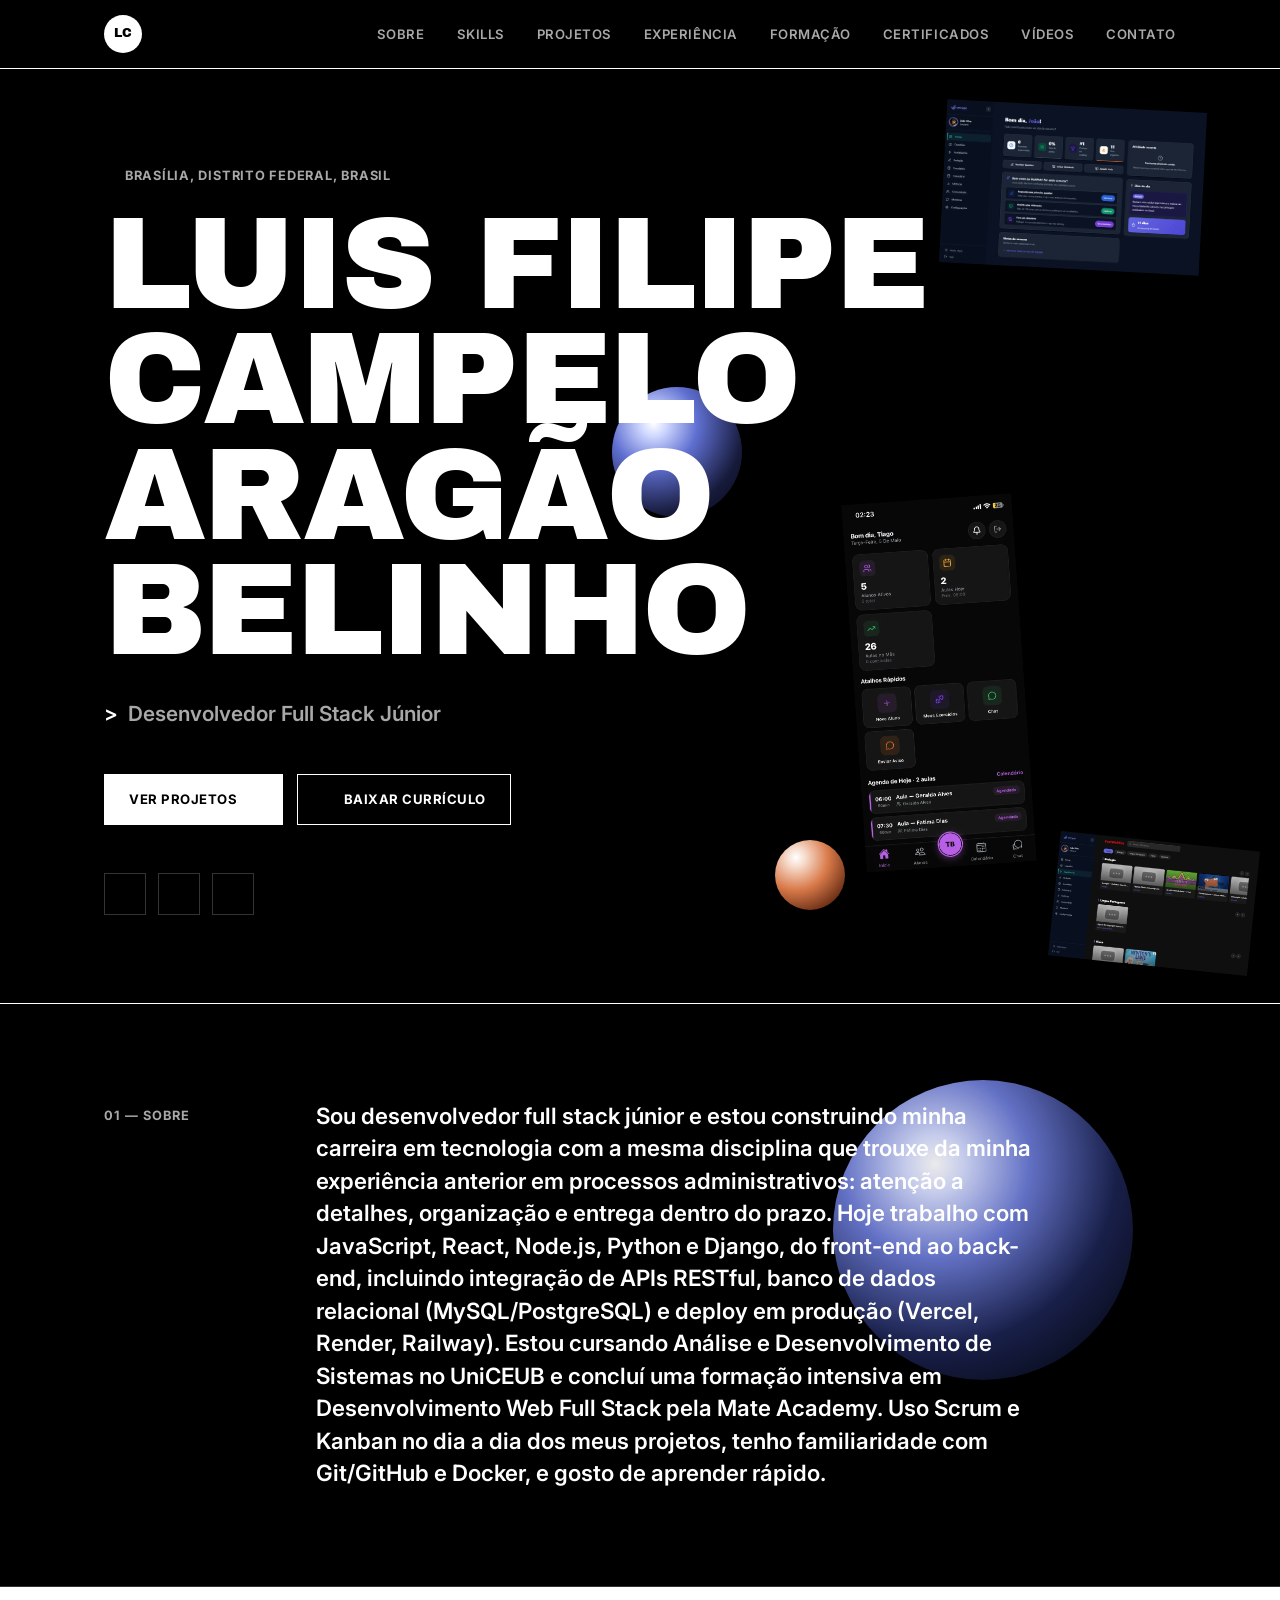
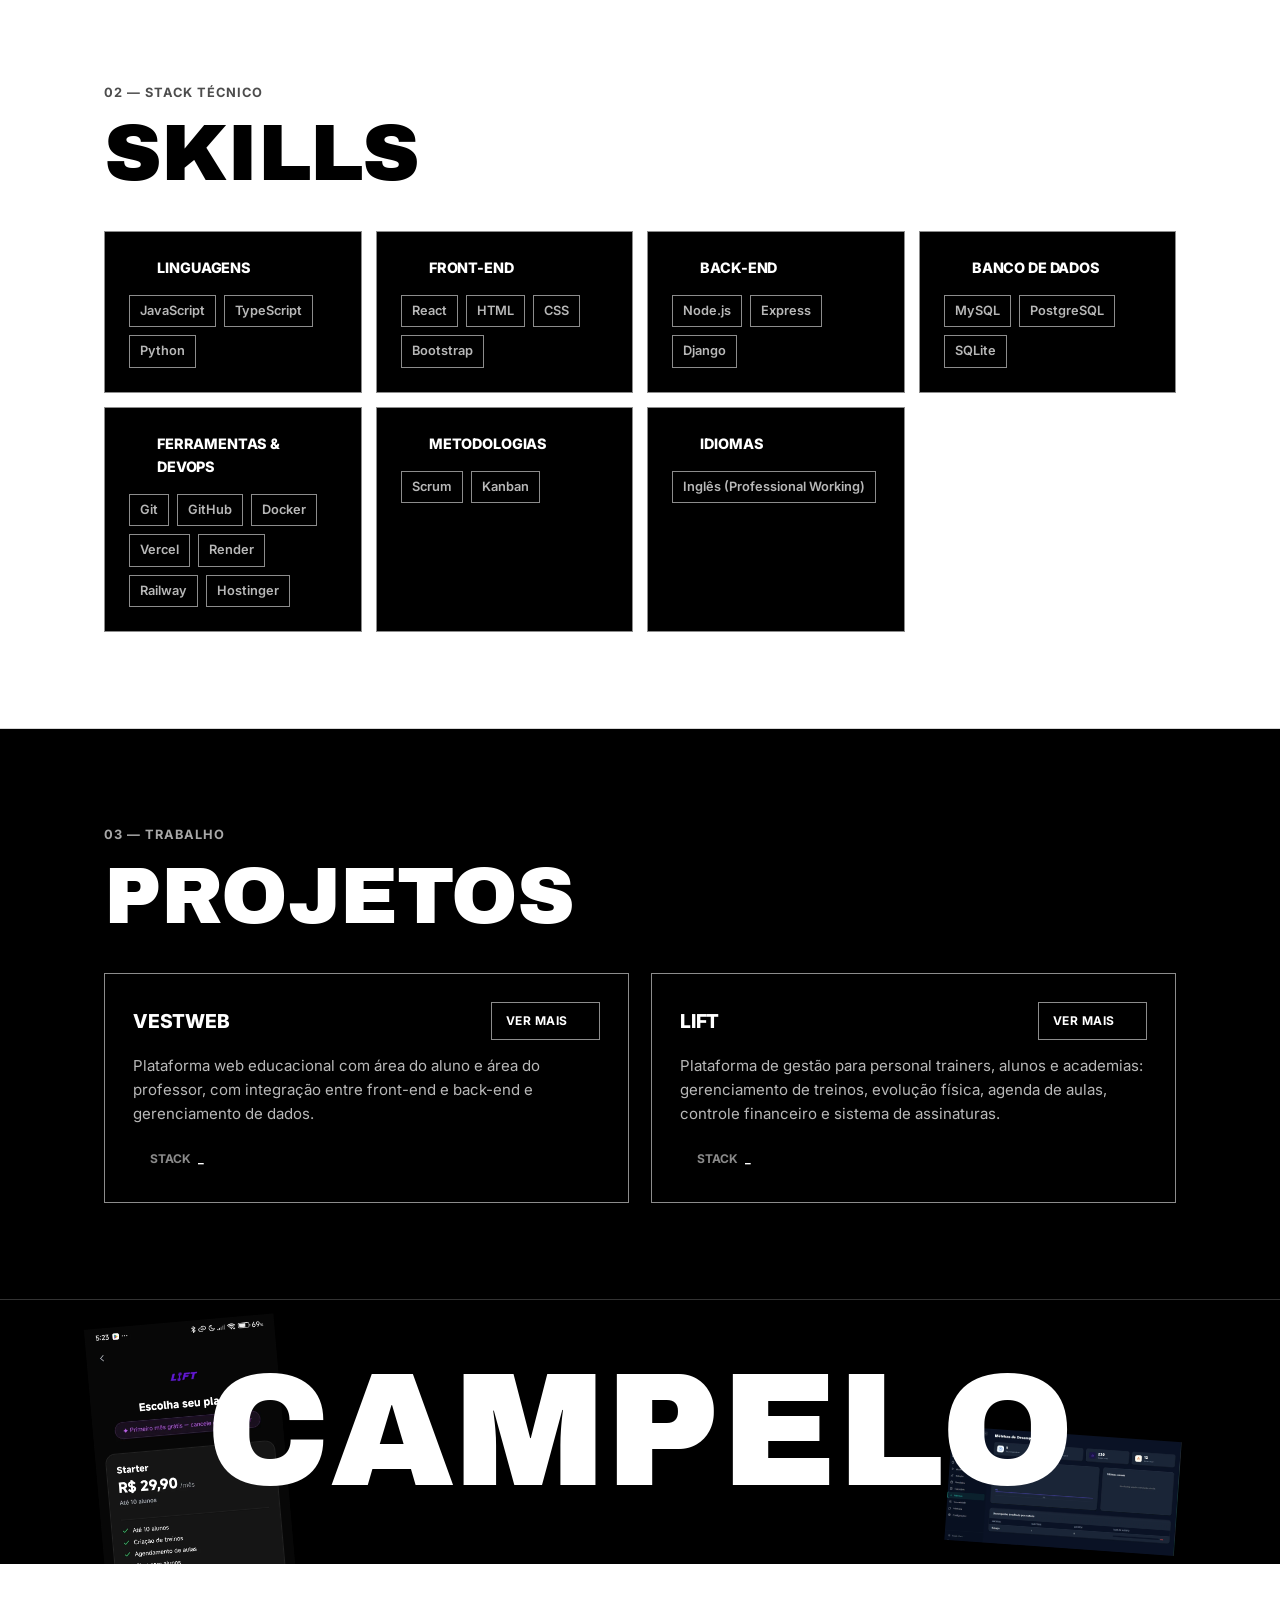
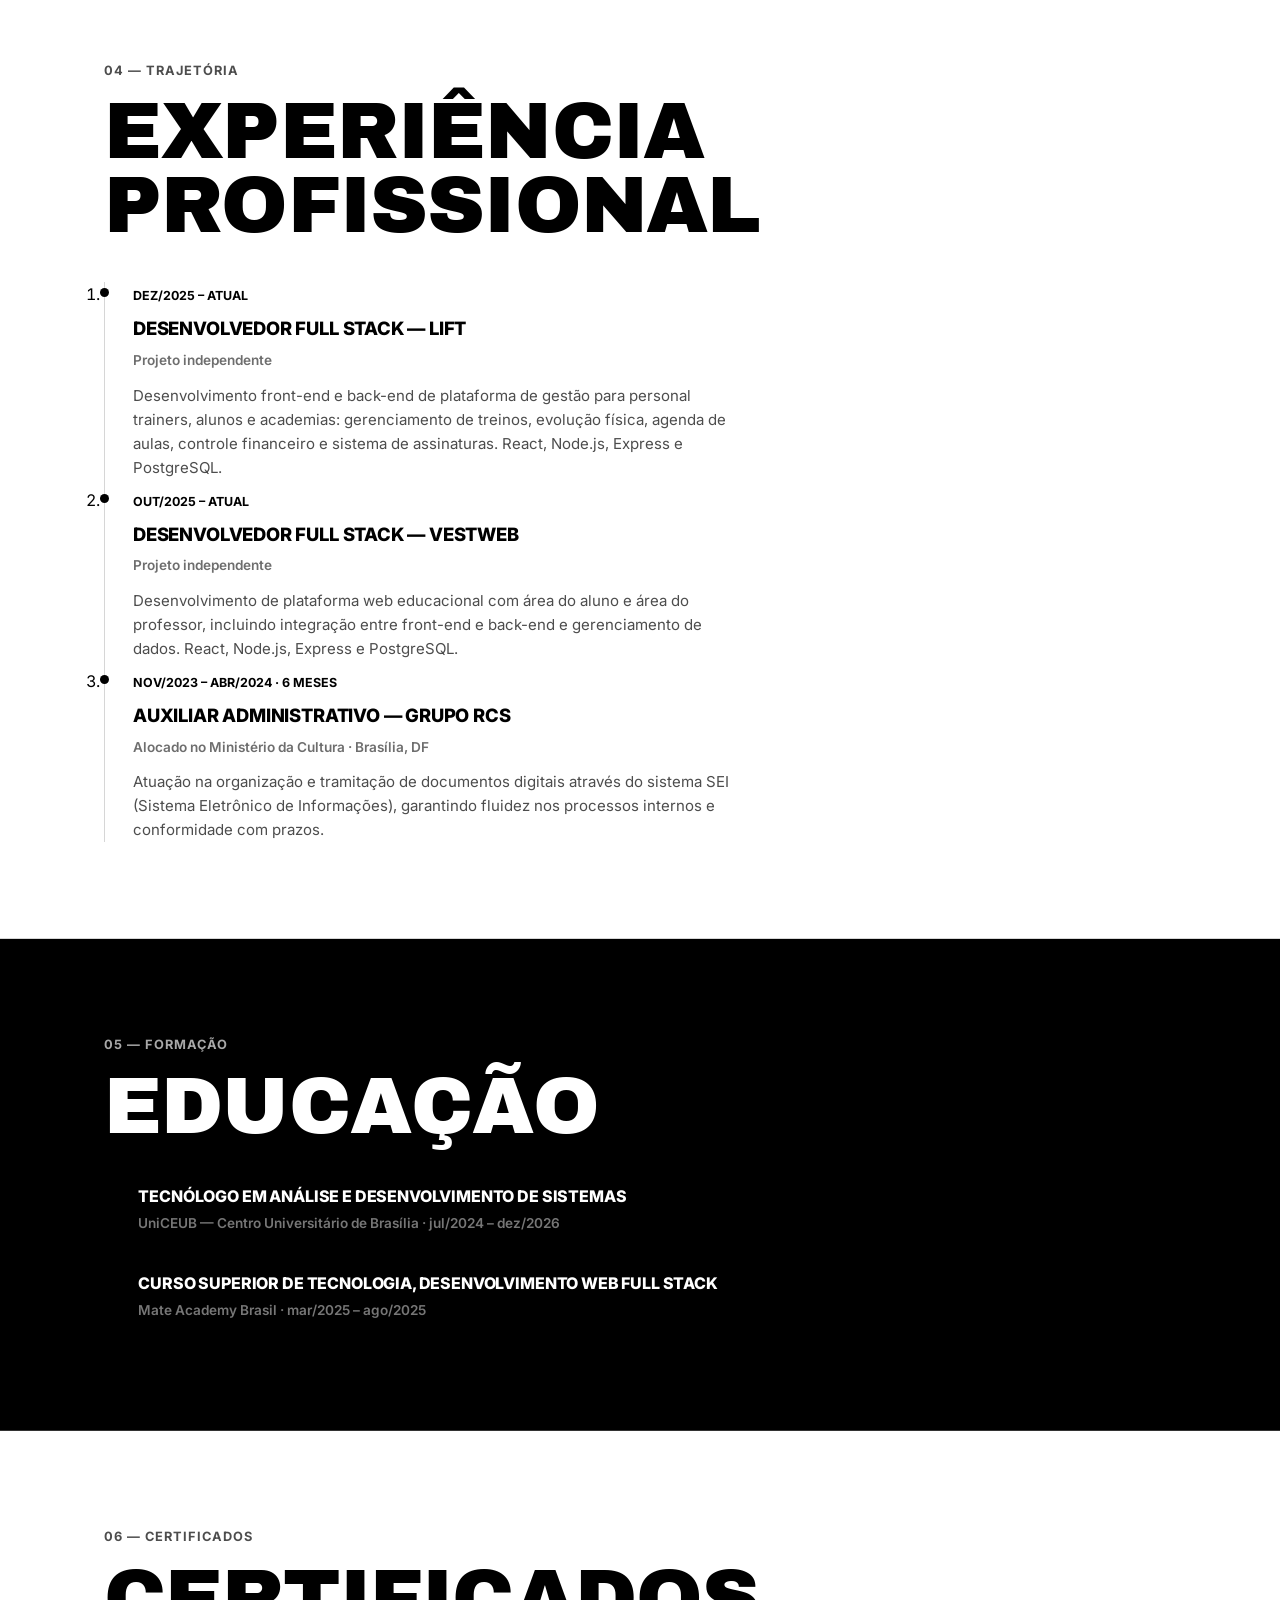
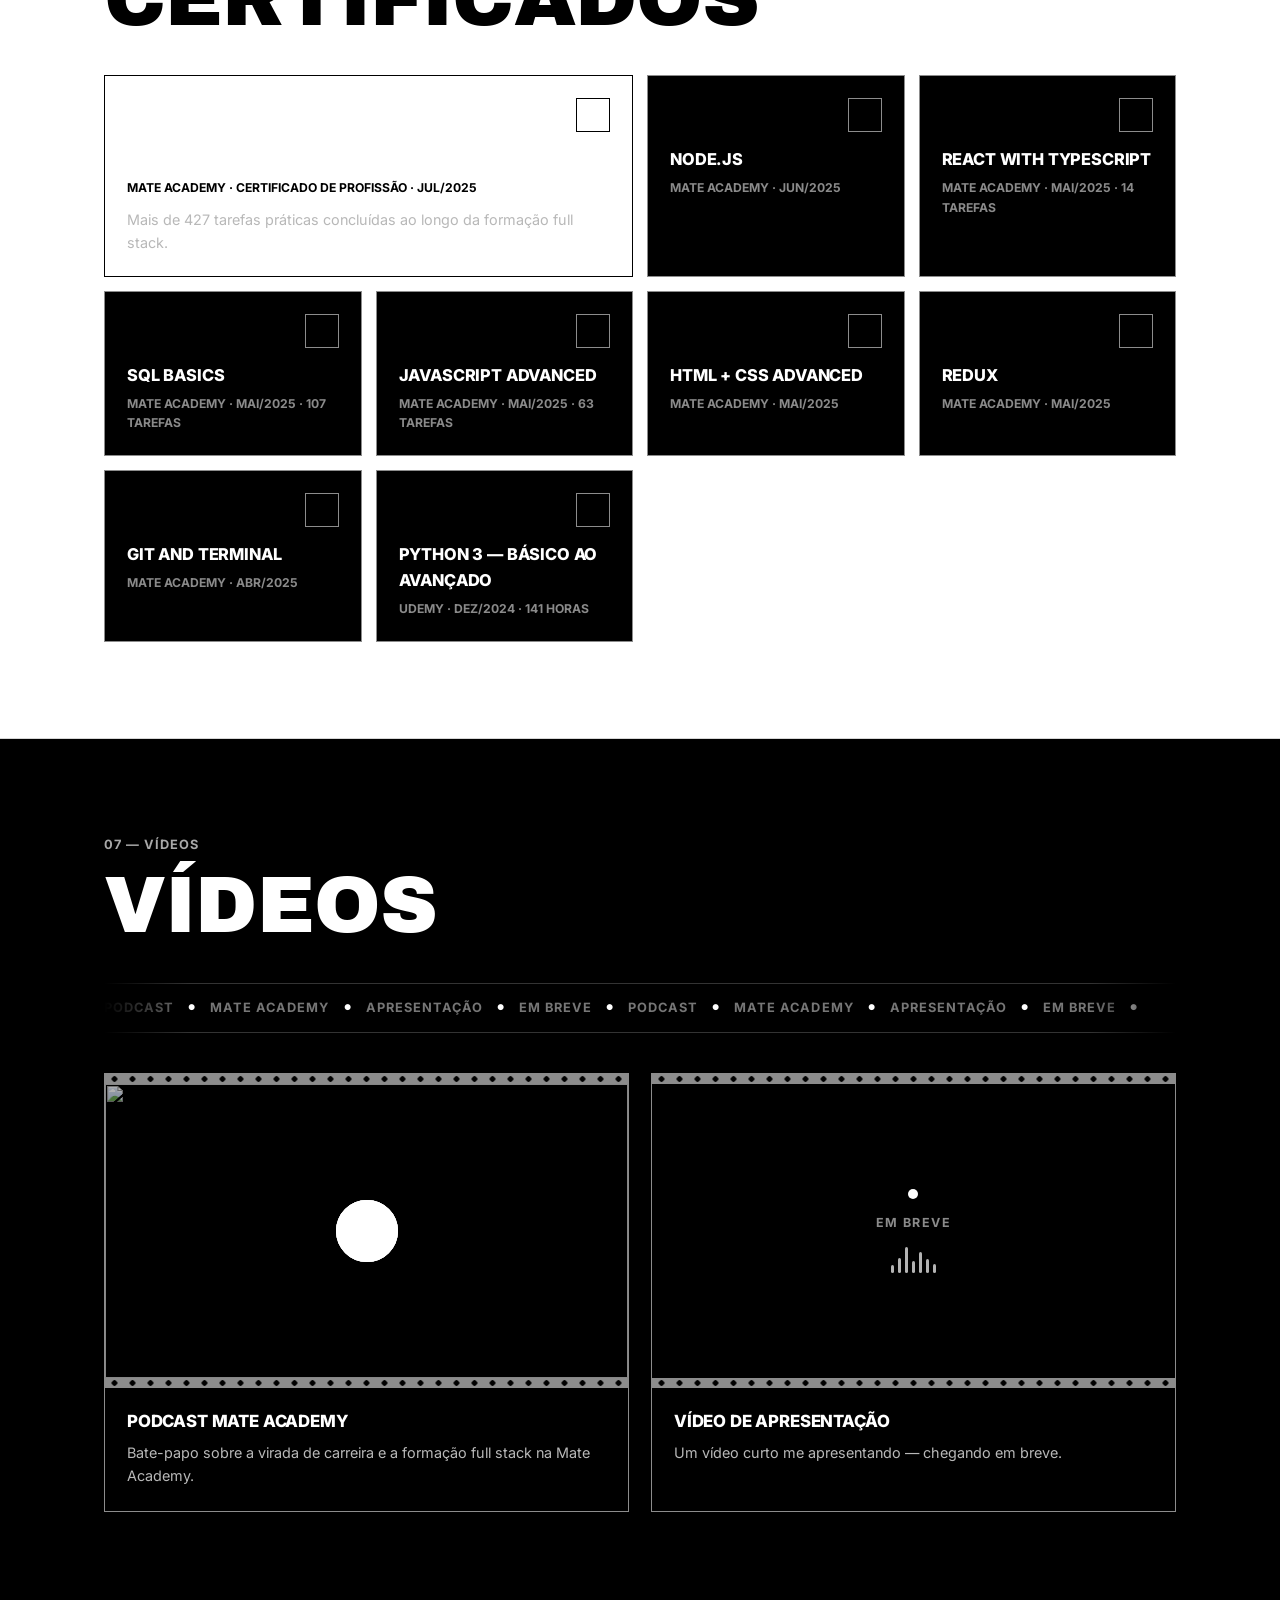
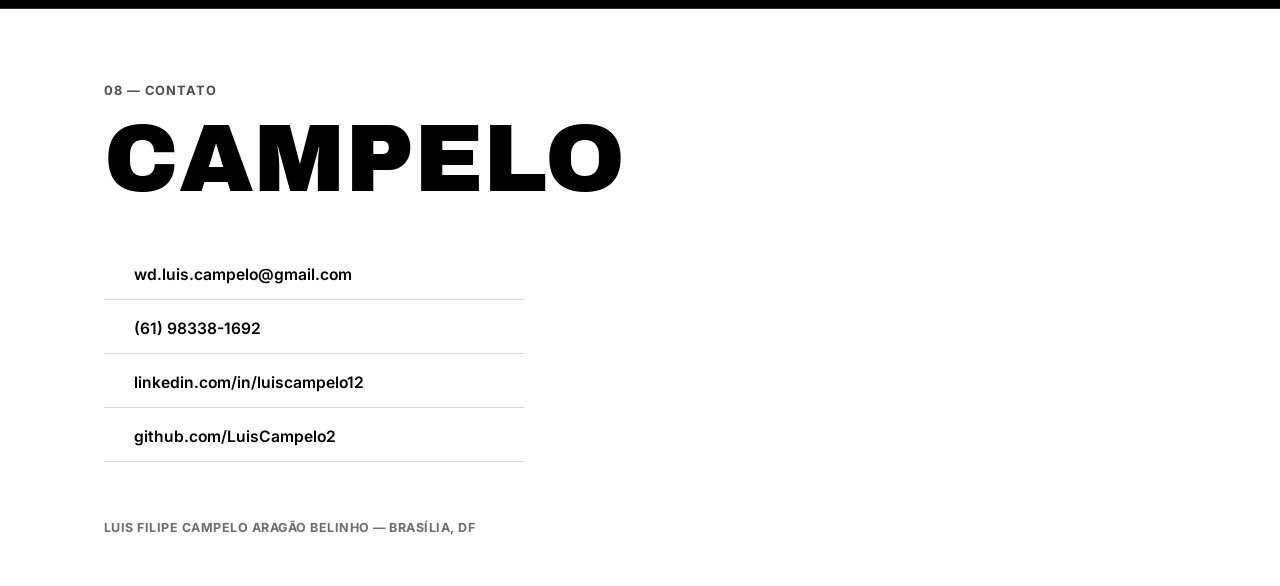
==== commit 0e1aa4e5: "novo estilo" ====
--- a/index.html
+++ b/index.html
@@ -9,7 +9,7 @@
 
   <link rel="preconnect" href="https://fonts.googleapis.com">
   <link rel="preconnect" href="https://fonts.gstatic.com" crossorigin>
-  <link href="https://fonts.googleapis.com/css2?family=Honk:MORF@15&family=Quantico:ital,wght@0,400;0,700;1,400;1,700&display=swap" rel="stylesheet">
+  <link href="https://fonts.googleapis.com/css2?family=Archivo+Black&family=Inter:ital,wght@0,400;0,500;0,600;0,700;0,800;0,900;1,600&display=swap" rel="stylesheet">
 
   <link rel="stylesheet" href="assets/css/style.css">
   <link rel="icon" href="data:,">
@@ -49,6 +49,8 @@
         <li><a href="#projetos">Projetos</a></li>
         <li><a href="#experiencia">Experiência</a></li>
         <li><a href="#formacao">Formação</a></li>
+        <li><a href="#certificados">Certificados</a></li>
+        <li><a href="#videos">Vídeos</a></li>
         <li><a href="#contato">Contato</a></li>
       </ul>
     </nav>
@@ -57,6 +59,14 @@
   <main id="conteudo">
     <!-- Hero -->
     <section id="topo" class="hero">
+      <div class="hero-collage" aria-hidden="true">
+        <img class="collage-tile collage-tile-1" src="assets/img/vestweb/dashboard.webp" alt="" loading="lazy">
+        <img class="collage-tile collage-tile-2" src="assets/img/lift/dashboard.webp" alt="" loading="lazy">
+        <img class="collage-tile collage-tile-3" src="assets/img/vestweb/vestwebflix.webp" alt="" loading="lazy">
+        <span class="blob blob-1"></span>
+        <span class="blob blob-2"></span>
+      </div>
+
       <div class="wrap hero-inner">
         <p class="hero-eyebrow">
           <i data-lucide="map-pin" aria-hidden="true"></i>
@@ -103,8 +113,9 @@
 
     <!-- Sobre -->
     <section id="sobre" class="section">
-      <div class="wrap">
+      <div class="wrap sobre-grid">
         <p class="section-kicker">01 — Sobre</p>
+        <span class="sobre-sphere" aria-hidden="true"></span>
         <p class="about-text">
           Sou desenvolvedor full stack júnior e estou construindo minha carreira em tecnologia
           com a mesma disciplina que trouxe da minha experiência anterior em processos
@@ -280,6 +291,13 @@
       </div>
     </section>
 
+    <!-- Divisória -->
+    <div class="divider-band" aria-hidden="true">
+      <img class="divider-tile divider-tile-1" src="assets/img/lift/planos.webp" alt="" loading="lazy">
+      <img class="divider-tile divider-tile-2" src="assets/img/vestweb/metricas.webp" alt="" loading="lazy">
+      <p class="divider-word">Campelo</p>
+    </div>
+
     <!-- Experiência -->
     <section id="experiencia" class="section section-alt">
       <div class="wrap">
@@ -533,6 +551,7 @@
   <footer id="contato" class="site-footer">
     <div class="wrap footer-inner">
       <p class="section-kicker">08 — Contato</p>
+      <p class="footer-wordmark" aria-hidden="true">Campelo</p>
 
       <ul class="contact-list">
         <li>
--- a/assets/css/style.css
+++ b/assets/css/style.css
@@ -1,32 +1,35 @@
 /* ---------------------------------------------------------------
    Luis Filipe Campelo Aragão Belinho — Portfólio
-   Paleta escura sóbria: base grafite-azulada + accent cobre.
-   Tipografia: Honk nos títulos (h1/h2/h3), Quantico no resto.
+   Estilo editorial preto-e-branco inspirado em "Reflect": wordmark
+   gigante em colagem com imagens, alto contraste, zero gradiente
+   colorido — a cor só entra pelas próprias imagens do trabalho.
+   Tipografia: Archivo Black (display) + Inter (corpo/UI).
 --------------------------------------------------------------- */
 
 :root {
-  --bg: #0b0d10;
-  --bg-elevated: #101317;
-  --surface: #15181d;
-  --surface-hover: #1a1e24;
-  --border: #23272e;
-  --border-soft: #1c2027;
-
-  --text: #eae7e1;
-  --text-muted: #9aa0a8;
-  --text-faint: #656b73;
-
-  --accent: #c98a4b;
-  --accent-strong: #e0a165;
-  --accent-soft: rgba(201, 138, 75, 0.14);
-
-  --font-display: "Honk", system-ui, sans-serif;
-  --font-body: "Quantico", system-ui, -apple-system, sans-serif;
-  --font-mono: "Quantico", "SFMono-Regular", Consolas, monospace;
-
-  --max-width: 1080px;
-  --radius: 10px;
-  --transition: 180ms cubic-bezier(0.4, 0, 0.2, 1);
+  --ink: #000000;
+  --paper: #ffffff;
+
+  --bg: var(--ink);
+  --fg: var(--paper);
+  --muted: #a8a8a8;
+  --faint: #767676;
+  --fg-soft: rgba(255, 255, 255, 0.1);
+  --line: rgba(255, 255, 255, 0.2);
+
+  --card-bg: var(--ink);
+  --card-fg: var(--paper);
+  --card-muted: #b8b8b8;
+  --card-faint: #8a8a8a;
+  --card-border: rgba(255, 255, 255, 0.55);
+
+  --font-display: "Archivo Black", "Inter", system-ui, sans-serif;
+  --font-body: "Inter", system-ui, -apple-system, sans-serif;
+  --font-mono: "Inter", system-ui, sans-serif;
+
+  --max-width: 1120px;
+  --radius: 0px;
+  --transition: 160ms cubic-bezier(0.4, 0, 0.2, 1);
 }
 
 /* Reset ----------------------------------------------------------- */
@@ -57,7 +60,7 @@
 
 body {
   background: var(--bg);
-  color: var(--text);
+  color: var(--fg);
   font-family: var(--font-body);
   font-size: 16px;
   line-height: 1.6;
@@ -90,17 +93,20 @@
 h1,
 h2,
 h3 {
-  font-weight: 600;
+  font-weight: 700;
   letter-spacing: -0.01em;
+  text-transform: uppercase;
 }
 
 h1,
 h2 {
   font-family: var(--font-display);
+  font-weight: 400;
 }
 
 h3 {
   font-family: var(--font-body);
+  font-weight: 800;
 }
 
 [data-lucide] {
@@ -120,11 +126,10 @@
   top: -100%;
   left: 24px;
   z-index: 200;
-  background: var(--accent);
-  color: #14100a;
+  background: var(--paper);
+  color: var(--ink);
   padding: 10px 16px;
-  border-radius: 6px;
-  font-weight: 600;
+  font-weight: 700;
   transition: top var(--transition);
 }
 
@@ -133,7 +138,7 @@
 }
 
 :focus-visible {
-  outline: 2px solid var(--accent-strong);
+  outline: 2px solid var(--fg);
   outline-offset: 3px;
 }
 
@@ -142,9 +147,8 @@
   position: sticky;
   top: 0;
   z-index: 100;
-  background: rgba(11, 13, 16, 0.86);
-  backdrop-filter: blur(10px);
-  border-bottom: 1px solid var(--border-soft);
+  background: var(--ink);
+  border-bottom: 1px solid var(--paper);
 }
 
 .header-inner {
@@ -155,14 +159,18 @@
 }
 
 .brand-mark {
-  font-family: var(--font-mono);
-  font-size: 0.95rem;
-  font-weight: 500;
-  letter-spacing: 0.06em;
-  color: var(--accent-strong);
-  border: 1px solid var(--border);
-  border-radius: 6px;
-  padding: 6px 10px;
+  display: inline-flex;
+  align-items: center;
+  justify-content: center;
+  width: 38px;
+  height: 38px;
+  border-radius: 50%;
+  background: var(--paper);
+  color: var(--ink);
+  font-family: var(--font-display);
+  font-size: 0.78rem;
+  font-weight: 400;
+  letter-spacing: 0.02em;
 }
 
 .site-nav ul {
@@ -171,19 +179,22 @@
 }
 
 .site-nav a {
-  font-size: 0.9rem;
-  color: var(--text-muted);
+  font-size: 0.82rem;
+  font-weight: 600;
+  text-transform: uppercase;
+  letter-spacing: 0.04em;
+  color: var(--muted);
   transition: color var(--transition);
 }
 
 .site-nav a:hover,
 .site-nav a.is-active {
-  color: var(--text);
+  color: var(--paper);
 }
 
 .nav-toggle {
   display: none;
-  color: var(--text);
+  color: var(--paper);
 }
 
 .nav-toggle .icon-close {
@@ -199,8 +210,8 @@
 }
 
 .mobile-nav {
-  border-top: 1px solid var(--border-soft);
-  background: var(--bg-elevated);
+  border-top: 1px solid var(--line);
+  background: var(--ink);
 }
 
 .mobile-nav ul {
@@ -213,12 +224,14 @@
   display: block;
   padding: 12px 0;
   font-size: 0.95rem;
-  color: var(--text-muted);
-  border-bottom: 1px solid var(--border-soft);
+  font-weight: 600;
+  text-transform: uppercase;
+  color: var(--muted);
+  border-bottom: 1px solid var(--line);
 }
 
 .mobile-nav a:hover {
-  color: var(--text);
+  color: var(--paper);
 }
 
 @media (max-width: 720px) {
@@ -232,44 +245,122 @@
 
 /* Hero --------------------------------------------------------------- */
 .hero {
-  padding: 112px 0 88px;
-  border-bottom: 1px solid var(--border-soft);
+  position: relative;
+  overflow: hidden;
+  padding: 96px 0 88px;
+  border-bottom: 1px solid var(--paper);
+}
+
+.hero-collage {
+  position: absolute;
+  inset: 0;
+  z-index: 1;
+}
+
+.collage-tile {
+  position: absolute;
+  width: 220px;
+  height: auto;
+  object-fit: cover;
+  filter: grayscale(15%) contrast(1.05);
+  box-shadow: 0 30px 60px rgba(0, 0, 0, 0.5);
+}
+
+.collage-tile-1 {
+  top: 4%;
+  right: 6%;
+  width: 260px;
+  transform: rotate(3deg);
+}
+
+.collage-tile-2 {
+  top: 46%;
+  right: 20%;
+  width: 170px;
+  transform: rotate(-4deg);
+}
+
+.collage-tile-3 {
+  bottom: 4%;
+  right: 2%;
+  width: 200px;
+  transform: rotate(6deg);
+}
+
+.blob {
+  position: absolute;
+  border-radius: 50%;
+  filter: blur(0.5px);
+}
+
+.blob-1 {
+  width: 130px;
+  height: 130px;
+  top: 34%;
+  right: 42%;
+  background: radial-gradient(circle at 32% 28%, #fff 0%, #cfd8ff 10%, #5f6fd0 34%, #171b3c 70%, #05060f 100%);
+  box-shadow: 0 20px 50px rgba(0, 0, 0, 0.5);
+}
+
+.blob-2 {
+  width: 70px;
+  height: 70px;
+  bottom: 10%;
+  right: 34%;
+  background: radial-gradient(circle at 30% 25%, #fff 0%, #f6d9c9 14%, #d97a4a 45%, #6b2f16 80%, #200c05 100%);
+  box-shadow: 0 14px 32px rgba(0, 0, 0, 0.45);
+}
+
+@media (max-width: 900px) {
+  .hero-collage {
+    display: none;
+  }
+}
+
+.hero-inner {
+  position: relative;
+  z-index: 2;
 }
 
 .hero-eyebrow {
   display: inline-flex;
   align-items: center;
   gap: 8px;
-  font-family: var(--font-mono);
-  font-size: 0.82rem;
-  color: var(--text-muted);
-  margin-bottom: 24px;
+  font-size: 0.8rem;
+  font-weight: 700;
+  text-transform: uppercase;
+  letter-spacing: 0.06em;
+  color: var(--muted);
+  margin-bottom: 20px;
 }
 
 .hero-eyebrow [data-lucide] {
   width: 1em;
   height: 1em;
-  color: var(--accent);
+  color: var(--paper);
 }
 
 .hero-name {
-  font-size: clamp(2.5rem, 6vw, 4.25rem);
-  line-height: 1.05;
-  margin-bottom: 18px;
+  font-size: clamp(2.6rem, 10.5vw, 8.2rem);
+  line-height: 0.88;
+  letter-spacing: -0.02em;
+  margin-bottom: 28px;
+  max-width: 16ch;
 }
 
 .hero-role {
   display: flex;
   align-items: baseline;
   gap: 10px;
-  font-size: clamp(1.1rem, 2.4vw, 1.4rem);
-  color: var(--text-muted);
+  font-size: clamp(1.05rem, 2.2vw, 1.3rem);
+  font-weight: 600;
+  color: var(--muted);
   margin-bottom: 44px;
+  max-width: 46ch;
 }
 
 .prompt-mark {
-  font-family: var(--font-mono);
-  color: var(--accent);
+  color: var(--paper);
 }
 
 .hero-actions {
@@ -283,12 +374,13 @@
   display: inline-flex;
   align-items: center;
   gap: 8px;
-  padding: 13px 22px;
-  border-radius: 8px;
-  font-size: 0.92rem;
-  font-weight: 500;
-  border: 1px solid transparent;
-  transition: background var(--transition), border-color var(--transition), transform var(--transition);
+  padding: 14px 24px;
+  font-size: 0.82rem;
+  font-weight: 700;
+  text-transform: uppercase;
+  letter-spacing: 0.04em;
+  border: 1px solid var(--paper);
+  transition: background var(--transition), color var(--transition), transform var(--transition);
 }
 
 .btn [data-lucide] {
@@ -301,93 +393,195 @@
 }
 
 .btn-primary {
-  background: var(--accent);
-  color: #14100a;
+  background: var(--paper);
+  color: var(--ink);
 }
 
 .btn-primary:hover {
-  background: var(--accent-strong);
+  background: var(--ink);
+  color: var(--paper);
 }
 
 .btn-ghost {
-  border-color: var(--border);
-  color: var(--text);
+  background: transparent;
+  color: var(--paper);
 }
 
 .btn-ghost:hover {
-  border-color: var(--accent);
-  background: var(--surface);
+  background: var(--paper);
+  color: var(--ink);
 }
 
 .hero-social {
   display: flex;
-  gap: 14px;
+  gap: 12px;
 }
 
 .hero-social a {
   display: inline-flex;
   align-items: center;
   justify-content: center;
-  width: 40px;
-  height: 40px;
-  border: 1px solid var(--border);
-  border-radius: 8px;
-  color: var(--text-muted);
-  transition: color var(--transition), border-color var(--transition);
+  width: 42px;
+  height: 42px;
+  border: 1px solid var(--line);
+  color: var(--muted);
+  transition: color var(--transition), border-color var(--transition), background var(--transition);
 }
 
 .hero-social a:hover {
-  color: var(--accent-strong);
-  border-color: var(--accent);
+  color: var(--ink);
+  border-color: var(--paper);
+  background: var(--paper);
 }
 
 /* Sections ------------------------------------------------------------ */
 .section {
+  position: relative;
   padding: 96px 0;
-  border-bottom: 1px solid var(--border-soft);
+  background: var(--bg);
+  color: var(--fg);
+  border-bottom: 1px solid var(--line);
 }
 
 .section-alt {
-  background: var(--bg-elevated);
+  --bg: var(--paper);
+  --fg: var(--ink);
+  --muted: #4d4d4d;
+  --faint: #6e6e6e;
+  --fg-soft: rgba(0, 0, 0, 0.06);
+  --line: rgba(0, 0, 0, 0.16);
 }
 
 .section-kicker {
-  font-family: var(--font-mono);
   font-size: 0.8rem;
-  color: var(--accent);
-  letter-spacing: 0.04em;
+  font-weight: 700;
+  text-transform: uppercase;
+  color: var(--muted);
+  letter-spacing: 0.08em;
   margin-bottom: 14px;
 }
 
 .section-title {
-  font-size: clamp(2.1rem, 4.2vw, 3rem);
-  margin-bottom: 36px;
-  max-width: 640px;
+  font-size: clamp(2.4rem, 6.5vw, 5rem);
+  line-height: 0.92;
+  margin-bottom: 40px;
+  max-width: 14ch;
 }
 
 .about-text {
-  max-width: 680px;
-  color: var(--text-muted);
-  font-size: 1.02rem;
+  max-width: 720px;
+  color: var(--fg);
+  font-size: clamp(1.1rem, 2vw, 1.4rem);
+  font-weight: 600;
+  line-height: 1.45;
+}
+
+/* Sobre — layout de duas colunas com esfera decorativa ------------------ */
+.sobre-grid {
+  position: relative;
+  display: grid;
+  grid-template-columns: 180px 1fr;
+  gap: 32px;
+  align-items: start;
+}
+
+.sobre-grid .section-kicker {
+  margin-bottom: 0;
+  padding-top: 6px;
+}
+
+.sobre-sphere {
+  position: absolute;
+  z-index: 0;
+  top: -20px;
+  right: 6%;
+  width: 300px;
+  height: 300px;
+  border-radius: 50%;
+  background: radial-gradient(circle at 34% 28%, #ffffff 0%, #d6ddff 10%, #6c7bd6 32%, #1b2350 62%, #05060f 92%);
+  box-shadow: 0 50px 90px rgba(0, 0, 0, 0.55);
+  opacity: 0.92;
+}
+
+.sobre-grid .about-text {
+  position: relative;
+  z-index: 1;
+}
+
+@media (max-width: 720px) {
+  .sobre-grid {
+    grid-template-columns: 1fr;
+  }
+  .sobre-sphere {
+    display: none;
+  }
+}
+
+/* Divider — faixa com wordmark repetido ---------------------------------- */
+.divider-band {
+  position: relative;
+  overflow: hidden;
+  padding: 64px 0;
+  background: var(--ink);
+  border-bottom: 1px solid var(--paper);
+}
+
+.divider-word {
+  font-family: var(--font-display);
+  font-weight: 400;
+  text-transform: uppercase;
+  color: var(--paper);
+  font-size: clamp(3rem, 13vw, 10rem);
+  line-height: 0.85;
+  text-align: center;
+  position: relative;
+  z-index: 2;
+}
+
+.divider-tile {
+  position: absolute;
+  z-index: 1;
+  object-fit: cover;
+  filter: grayscale(10%) contrast(1.05);
+  box-shadow: 0 24px 50px rgba(0, 0, 0, 0.55);
+}
+
+.divider-tile-1 {
+  width: 190px;
+  top: 8%;
+  left: 8%;
+  transform: rotate(-5deg);
+}
+
+.divider-tile-2 {
+  width: 230px;
+  bottom: 6%;
+  right: 8%;
+  transform: rotate(4deg);
+}
+
+@media (max-width: 760px) {
+  .divider-tile {
+    display: none;
+  }
 }
 
 /* Skills ---------------------------------------------------------------- */
 .skills-grid {
   display: grid;
   grid-template-columns: repeat(auto-fit, minmax(230px, 1fr));
-  gap: 20px;
+  gap: 14px;
 }
 
 .skill-group {
-  border: 1px solid var(--border);
-  border-radius: var(--radius);
-  padding: 22px;
-  background: var(--surface);
-  transition: border-color var(--transition);
+  padding: 24px;
+  background: var(--card-bg);
+  border: 1px solid var(--card-border);
+  transition: transform var(--transition);
 }
 
 .skill-group:hover {
-  border-color: var(--accent);
+  transform: translateY(-3px);
 }
 
 .skill-group-head {
@@ -395,12 +589,12 @@
   align-items: center;
   gap: 10px;
   margin-bottom: 16px;
-  color: var(--accent-strong);
+  color: var(--card-fg);
 }
 
 .skill-group-head h3 {
-  font-size: 0.95rem;
-  color: var(--text);
+  font-size: 0.9rem;
+  color: var(--card-fg);
 }
 
 .skill-chips {
@@ -410,10 +604,10 @@
 }
 
 .skill-chips li {
-  font-size: 0.82rem;
-  color: var(--text-muted);
-  border: 1px solid var(--border-soft);
-  border-radius: 6px;
+  font-size: 0.8rem;
+  font-weight: 600;
+  color: var(--card-muted);
+  border: 1px solid var(--card-border);
   padding: 5px 10px;
 }
 
@@ -425,16 +619,15 @@
 }
 
 .project-card {
-  border: 1px solid var(--border);
-  border-radius: var(--radius);
+  border: 1px solid var(--card-border);
   padding: 28px;
-  background: var(--surface);
-  transition: border-color var(--transition), transform var(--transition);
+  background: var(--card-bg);
+  color: var(--card-fg);
+  transition: transform var(--transition);
 }
 
 .project-card:hover {
-  border-color: var(--accent);
-  transform: translateY(-2px);
+  transform: translateY(-3px);
 }
 
 .project-card-head {
@@ -445,7 +638,8 @@
 }
 
 .project-card-head h3 {
-  font-size: 1.15rem;
+  font-size: 1.2rem;
+  color: var(--card-fg);
 }
 
 .project-more-link {
@@ -453,13 +647,14 @@
   align-items: center;
   gap: 6px;
   flex-shrink: 0;
-  font-family: var(--font-mono);
-  font-size: 0.8rem;
-  color: var(--text-muted);
-  padding: 6px 12px;
-  border: 1px solid var(--border);
-  border-radius: 8px;
-  transition: color var(--transition), border-color var(--transition), transform var(--transition);
+  font-size: 0.75rem;
+  font-weight: 700;
+  text-transform: uppercase;
+  letter-spacing: 0.04em;
+  color: var(--card-fg);
+  padding: 8px 14px;
+  border: 1px solid var(--card-border);
+  transition: background var(--transition), color var(--transition), transform var(--transition);
 }
 
 .project-more-link [data-lucide] {
@@ -469,8 +664,8 @@
 }
 
 .project-more-link:hover {
-  color: var(--accent-strong);
-  border-color: var(--accent);
+  background: var(--card-fg);
+  color: var(--card-bg);
 }
 
 .project-more-link:hover [data-lucide] {
@@ -478,7 +673,7 @@
 }
 
 .project-card p {
-  color: var(--text-muted);
+  color: var(--card-muted);
   font-size: 0.94rem;
   margin-bottom: 18px;
 }
@@ -495,16 +690,17 @@
   display: inline-flex;
   align-items: center;
   gap: 6px;
-  font-family: var(--font-mono);
   font-size: 0.75rem;
-  color: var(--text-faint);
+  font-weight: 700;
+  text-transform: uppercase;
+  color: var(--card-faint);
   flex-shrink: 0;
 }
 
 .project-stack-label [data-lucide] {
   width: 0.95em;
   height: 0.95em;
-  color: var(--accent);
+  color: var(--card-fg);
 }
 
 .tag-list {
@@ -514,22 +710,22 @@
 }
 
 .tag-list li {
-  font-family: var(--font-mono);
-  font-size: 0.75rem;
-  color: var(--accent-strong);
-  background: var(--accent-soft);
-  border-radius: 5px;
+  font-size: 0.74rem;
+  font-weight: 700;
+  text-transform: uppercase;
+  color: var(--card-bg);
+  background: var(--card-fg);
   padding: 4px 9px;
 }
 
 /* Em dispositivos com hover real, o stack fica oculto até o cursor passar
-   sobre o card — reforça a leitura "terminal" do rótulo ">" sem esconder
+   sobre o card — reforça a leitura "terminal" do rótulo sem esconder
    a informação de quem usa toque (sem :hover confiável). */
 @media (hover: hover) and (pointer: fine) {
   .project-stack-label::after {
     content: "_";
     margin-left: 1px;
-    color: var(--accent);
+    color: var(--card-fg);
     animation: caret-blink 1.1s steps(1) infinite;
   }
 
@@ -565,13 +761,13 @@
 /* Timeline (Experiência) ---------------------------------------------------- */
 .timeline {
   position: relative;
-  max-width: 680px;
+  max-width: 720px;
 }
 
 .timeline-item {
   position: relative;
   padding-left: 28px;
-  border-left: 1px solid var(--border);
+  border-left: 1px solid var(--line);
 }
 
 .timeline-item:not(:last-child) {
@@ -585,29 +781,32 @@
   width: 9px;
   height: 9px;
   border-radius: 50%;
-  background: var(--accent);
+  background: var(--fg);
 }
 
 .timeline-period {
-  font-family: var(--font-mono);
   font-size: 0.78rem;
-  color: var(--accent);
+  font-weight: 700;
+  text-transform: uppercase;
+  color: var(--fg);
   margin-bottom: 8px;
 }
 
 .timeline-content h3 {
-  font-size: 1.1rem;
+  font-size: 1.15rem;
   margin-bottom: 6px;
+  color: var(--fg);
 }
 
 .timeline-meta {
-  color: var(--text-faint);
+  color: var(--faint);
   font-size: 0.85rem;
+  font-weight: 600;
   margin-bottom: 12px;
 }
 
 .timeline-content p:last-child {
-  color: var(--text-muted);
+  color: var(--muted);
   font-size: 0.94rem;
   max-width: 600px;
 }
@@ -627,7 +826,7 @@
 }
 
 .education-list [data-lucide] {
-  color: var(--accent);
+  color: var(--fg);
   flex-shrink: 0;
   margin-top: 2px;
 }
@@ -635,32 +834,52 @@
 .education-list h3 {
   font-size: 1rem;
   margin-bottom: 4px;
+  color: var(--fg);
 }
 
 /* Certificados ----------------------------------------------------------------- */
 .certificates-grid {
   display: grid;
   grid-template-columns: repeat(auto-fit, minmax(240px, 1fr));
-  gap: 18px;
+  gap: 14px;
 }
 
 .certificate-card {
-  border: 1px solid var(--border);
-  border-radius: var(--radius);
   padding: 22px;
-  background: var(--surface);
-  transition: border-color var(--transition), transform var(--transition);
+  background: var(--card-bg);
+  color: var(--card-fg);
+  border: 1px solid var(--card-border);
+  transition: transform var(--transition);
 }
 
 .certificate-card:hover {
-  border-color: var(--accent);
-  transform: translateY(-2px);
+  transform: translateY(-3px);
 }
 
 .certificate-card-featured {
   grid-column: span 2;
-  border-color: var(--accent);
-  background: linear-gradient(160deg, var(--accent-soft), var(--surface) 60%);
+  background: var(--card-fg);
+  color: var(--card-bg);
+  border-color: var(--card-bg);
+}
+
+.certificate-card-featured .certificate-card-head > [data-lucide]:first-child,
+.certificate-card-featured .certificate-meta {
+  color: var(--card-bg);
+}
+
+.certificate-card-featured .certificate-card-head a {
+  color: var(--card-bg);
+  border-color: var(--card-bg);
+}
+
+.certificate-card-featured .certificate-card-head a:hover {
+  background: var(--card-bg);
+  color: var(--card-fg);
+}
+
+.certificate-card-featured p:not(.certificate-meta) {
+  color: var(--card-bg);
 }
 
 .certificate-card-head {
@@ -671,7 +890,7 @@
 }
 
 .certificate-card-head > [data-lucide]:first-child {
-  color: var(--accent);
+  color: var(--card-fg);
   width: 1.3em;
   height: 1.3em;
 }
@@ -682,31 +901,32 @@
   justify-content: center;
   width: 34px;
   height: 34px;
-  border: 1px solid var(--border);
-  border-radius: 8px;
-  color: var(--text-muted);
-  transition: color var(--transition), border-color var(--transition);
+  border: 1px solid var(--card-border);
+  color: var(--card-fg);
+  transition: color var(--transition), background var(--transition);
 }
 
 .certificate-card-head a:hover {
-  color: var(--accent-strong);
-  border-color: var(--accent);
+  background: var(--card-fg);
+  color: var(--card-bg);
 }
 
 .certificate-card h3 {
   font-size: 1.02rem;
   margin-bottom: 6px;
+  color: var(--card-fg);
 }
 
 .certificate-meta {
-  font-family: var(--font-mono);
-  font-size: 0.78rem;
-  color: var(--text-faint);
+  font-size: 0.76rem;
+  font-weight: 700;
+  text-transform: uppercase;
+  color: var(--card-faint);
 }
 
 .certificate-card p:not(.certificate-meta) {
   margin-top: 10px;
-  color: var(--text-muted);
+  color: var(--card-muted);
   font-size: 0.9rem;
 }
 
@@ -723,8 +943,8 @@
 
 .marquee {
   overflow: hidden;
-  border-top: 1px solid var(--border-soft);
-  border-bottom: 1px solid var(--border-soft);
+  border-top: 1px solid var(--line);
+  border-bottom: 1px solid var(--line);
   padding: 14px 0;
   margin-bottom: 40px;
   -webkit-mask-image: linear-gradient(90deg, transparent, #000 8%, #000 92%, transparent);
@@ -736,16 +956,17 @@
   align-items: center;
   gap: 14px;
   width: max-content;
-  font-family: var(--font-mono);
-  font-size: 0.82rem;
-  letter-spacing: 0.06em;
-  color: var(--text-faint);
+  font-size: 0.8rem;
+  font-weight: 700;
+  text-transform: uppercase;
+  letter-spacing: 0.08em;
+  color: var(--faint);
   white-space: nowrap;
   animation: marquee-scroll 22s linear infinite;
 }
 
 .marquee-dot {
-  color: var(--accent);
+  color: var(--fg);
   font-size: 0.5rem;
 }
 
@@ -757,35 +978,34 @@
 .videos-grid {
   display: grid;
   grid-template-columns: repeat(auto-fit, minmax(340px, 1fr));
-  gap: 26px;
+  gap: 22px;
 }
 
 .video-card {
-  border: 1px solid var(--border);
-  border-radius: var(--radius);
   overflow: hidden;
-  background: var(--surface);
-  transition: border-color var(--transition), transform var(--transition);
+  background: var(--card-bg);
+  color: var(--card-fg);
+  border: 1px solid var(--card-border);
+  transition: transform var(--transition);
 }
 
 .video-card:hover {
-  border-color: var(--accent);
   transform: translateY(-3px);
 }
 
 .filmstrip {
   height: 10px;
-  background-image: radial-gradient(circle, var(--bg) 2.5px, transparent 3px);
+  background-image: radial-gradient(circle, var(--card-bg) 2.5px, transparent 3px);
   background-size: 18px 10px;
   background-repeat: repeat-x;
   background-position: center;
-  background-color: var(--border);
+  background-color: var(--card-border);
 }
 
 .video-frame {
   position: relative;
   aspect-ratio: 16 / 9;
-  background: var(--bg);
+  background: var(--card-bg);
 }
 
 .video-facade {
@@ -803,12 +1023,12 @@
   width: 100%;
   height: 100%;
   object-fit: cover;
-  filter: saturate(0.85) brightness(0.75);
+  filter: grayscale(30%) brightness(0.7);
   transition: filter var(--transition), transform 400ms ease;
 }
 
 .video-facade:hover img {
-  filter: saturate(1) brightness(0.6);
+  filter: grayscale(0%) brightness(0.55);
   transform: scale(1.04);
 }
 
@@ -829,7 +1049,7 @@
   z-index: 2;
   width: 22px;
   height: 22px;
-  color: #14100a;
+  color: var(--ink);
   margin-left: 3px;
 }
 
@@ -838,14 +1058,14 @@
   position: absolute;
   inset: 0;
   border-radius: 50%;
-  background: var(--accent);
+  background: var(--paper);
   z-index: 1;
 }
 
 .play-ring {
   position: absolute;
   inset: 0;
-  border: 2px solid var(--accent);
+  border: 2px solid var(--paper);
   border-radius: 50%;
   animation: play-ping 2.2s ease-out infinite;
 }
@@ -874,10 +1094,11 @@
 .video-meta h3 {
   font-size: 1.05rem;
   margin-bottom: 6px;
+  color: var(--card-fg);
 }
 
 .video-meta p {
-  color: var(--text-muted);
+  color: var(--card-muted);
   font-size: 0.9rem;
 }
 
@@ -886,14 +1107,14 @@
   align-items: center;
   justify-content: center;
   position: relative;
-  background: linear-gradient(160deg, var(--bg-elevated), var(--bg));
+  background: var(--card-bg);
 }
 
 .video-frame-soon::after {
   content: "";
   position: absolute;
   inset: 0;
-  background: linear-gradient(115deg, transparent 40%, var(--accent-soft) 50%, transparent 60%);
+  background: linear-gradient(115deg, transparent 40%, var(--fg-soft) 50%, transparent 60%);
   background-size: 250% 250%;
   animation: soon-sweep 5s ease-in-out infinite;
   pointer-events: none;
@@ -918,21 +1139,21 @@
   width: 10px;
   height: 10px;
   border-radius: 50%;
-  background: var(--accent);
+  background: var(--card-fg);
   animation: rec-pulse 1.6s ease-in-out infinite;
 }
 
 @keyframes rec-pulse {
-  0%, 100% { box-shadow: 0 0 0 0 var(--accent-soft); opacity: 1; }
+  0%, 100% { box-shadow: 0 0 0 0 rgba(255, 255, 255, 0.25); opacity: 1; }
   50% { box-shadow: 0 0 0 8px transparent; opacity: 0.6; }
 }
 
 .soon-label {
-  font-family: var(--font-mono);
   font-size: 0.78rem;
+  font-weight: 700;
   letter-spacing: 0.12em;
   text-transform: uppercase;
-  color: var(--text-faint);
+  color: var(--card-faint);
 }
 
 .waveform {
@@ -944,7 +1165,7 @@
 
 .waveform span {
   width: 3px;
-  background: var(--accent);
+  background: var(--card-fg);
   border-radius: 2px;
   animation: wave-bounce 1.2s ease-in-out infinite;
   opacity: 0.7;
@@ -965,42 +1186,62 @@
 
 /* Footer / Contato ------------------------------------------------------------- */
 .site-footer {
-  padding: 88px 0 56px;
+  --bg: var(--paper);
+  --fg: var(--ink);
+  --muted: #4d4d4d;
+  --faint: #6e6e6e;
+  --line: rgba(0, 0, 0, 0.16);
+  background: var(--bg);
+  color: var(--fg);
+  padding: 72px 0 48px;
+}
+
+.footer-wordmark {
+  font-family: var(--font-display);
+  font-weight: 400;
+  text-transform: uppercase;
+  font-size: clamp(2.4rem, 9vw, 6rem);
+  line-height: 0.9;
+  margin-bottom: 48px;
 }
 
 .contact-list {
-  display: grid;
-  grid-template-columns: repeat(auto-fit, minmax(240px, 1fr));
-  gap: 14px;
+  display: flex;
+  flex-direction: column;
+  gap: 4px;
   margin-bottom: 56px;
+  max-width: 420px;
 }
 
 .contact-list a {
   display: flex;
   align-items: center;
   gap: 12px;
-  padding: 14px 16px;
-  border: 1px solid var(--border);
-  border-radius: var(--radius);
-  color: var(--text-muted);
-  font-size: 0.9rem;
-  transition: color var(--transition), border-color var(--transition);
+  padding: 12px 0;
+  border-bottom: 1px solid var(--line);
+  color: var(--fg);
+  font-size: 0.98rem;
+  font-weight: 600;
+  transition: gap var(--transition), color var(--transition);
 }
 
 .contact-list a:hover {
-  color: var(--text);
-  border-color: var(--accent);
+  gap: 18px;
+  color: var(--fg);
+  text-decoration: underline;
 }
 
 .contact-list [data-lucide] {
-  color: var(--accent);
+  color: var(--fg);
   flex-shrink: 0;
 }
 
 .footer-note {
-  font-family: var(--font-mono);
   font-size: 0.78rem;
-  color: var(--text-faint);
+  font-weight: 700;
+  text-transform: uppercase;
+  letter-spacing: 0.04em;
+  color: var(--faint);
 }
 
 /* Project detail pages ---------------------------------------------------- */
@@ -1008,8 +1249,11 @@
   display: inline-flex;
   align-items: center;
   gap: 8px;
-  font-size: 0.88rem;
-  color: var(--text-muted);
+  font-size: 0.85rem;
+  font-weight: 700;
+  text-transform: uppercase;
+  letter-spacing: 0.02em;
+  color: var(--muted);
   transition: color var(--transition);
 }
 
@@ -1019,7 +1263,7 @@
 }
 
 .back-link:hover {
-  color: var(--accent-strong);
+  color: var(--fg);
 }
 
 .site-footer .back-link {
@@ -1031,9 +1275,10 @@
 }
 
 .project-meta-line {
-  font-family: var(--font-mono);
   font-size: 0.85rem;
-  color: var(--text-faint);
+  font-weight: 700;
+  text-transform: uppercase;
+  color: var(--faint);
   margin-bottom: 28px;
 }
 
@@ -1044,7 +1289,7 @@
 .screens-grid {
   display: grid;
   grid-template-columns: repeat(auto-fit, minmax(300px, 1fr));
-  gap: 22px;
+  gap: 14px;
 }
 
 .screens-grid-phone {
@@ -1052,16 +1297,14 @@
 }
 
 .screen-card {
-  border: 1px solid var(--border);
-  border-radius: var(--radius);
   overflow: hidden;
-  background: var(--surface);
-  transition: border-color var(--transition), transform var(--transition);
+  background: var(--card-bg);
+  border: 1px solid var(--card-border);
+  transition: transform var(--transition);
 }
 
 .screen-card:hover {
-  border-color: var(--accent);
-  transform: translateY(-2px);
+  transform: translateY(-3px);
 }
 
 .screen-trigger {
@@ -1082,9 +1325,10 @@
 
 .screen-card figcaption {
   padding: 12px 16px;
-  font-size: 0.85rem;
-  color: var(--text-muted);
-  border-top: 1px solid var(--border-soft);
+  font-size: 0.82rem;
+  font-weight: 600;
+  color: var(--card-muted);
+  border-top: 1px solid var(--card-border);
 }
 
 .lightbox {
@@ -1095,8 +1339,7 @@
   align-items: center;
   justify-content: center;
   padding: 40px;
-  background: rgba(6, 7, 9, 0.92);
-  backdrop-filter: blur(4px);
+  background: rgba(0, 0, 0, 0.94);
 }
 
 .lightbox[hidden] {
@@ -1106,8 +1349,7 @@
 .lightbox img {
   max-width: 100%;
   max-height: 100%;
-  border-radius: 8px;
-  border: 1px solid var(--border);
+  border: 1px solid var(--paper);
 }
 
 .lightbox-close {
@@ -1119,14 +1361,13 @@
   justify-content: center;
   width: 40px;
   height: 40px;
-  border: 1px solid var(--border);
-  border-radius: 8px;
-  color: var(--text);
-  background: var(--bg-elevated);
-  transition: border-color var(--transition), color var(--transition);
+  border: 1px solid var(--paper);
+  color: var(--paper);
+  background: var(--ink);
+  transition: background var(--transition), color var(--transition);
 }
 
 .lightbox-close:hover {
-  color: var(--accent-strong);
-  border-color: var(--accent);
-}
+  background: var(--paper);
+  color: var(--ink);
+}
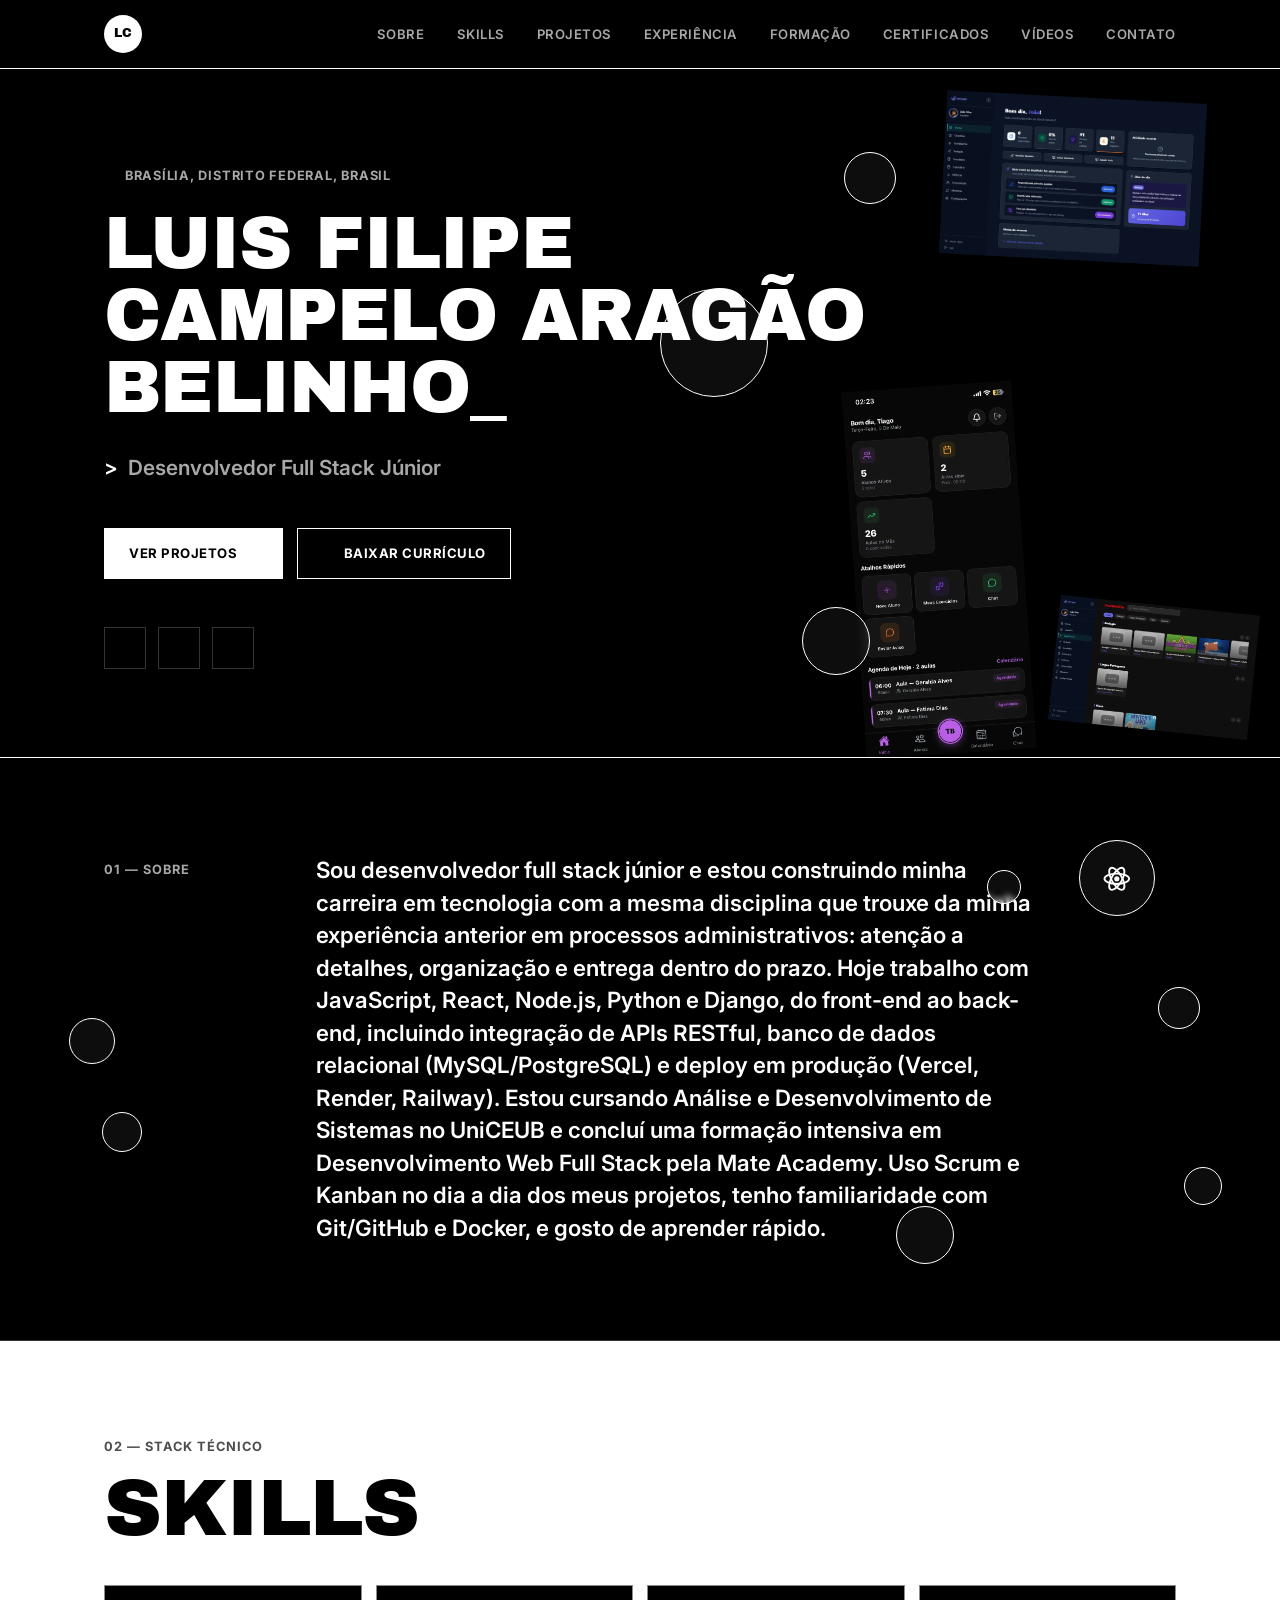
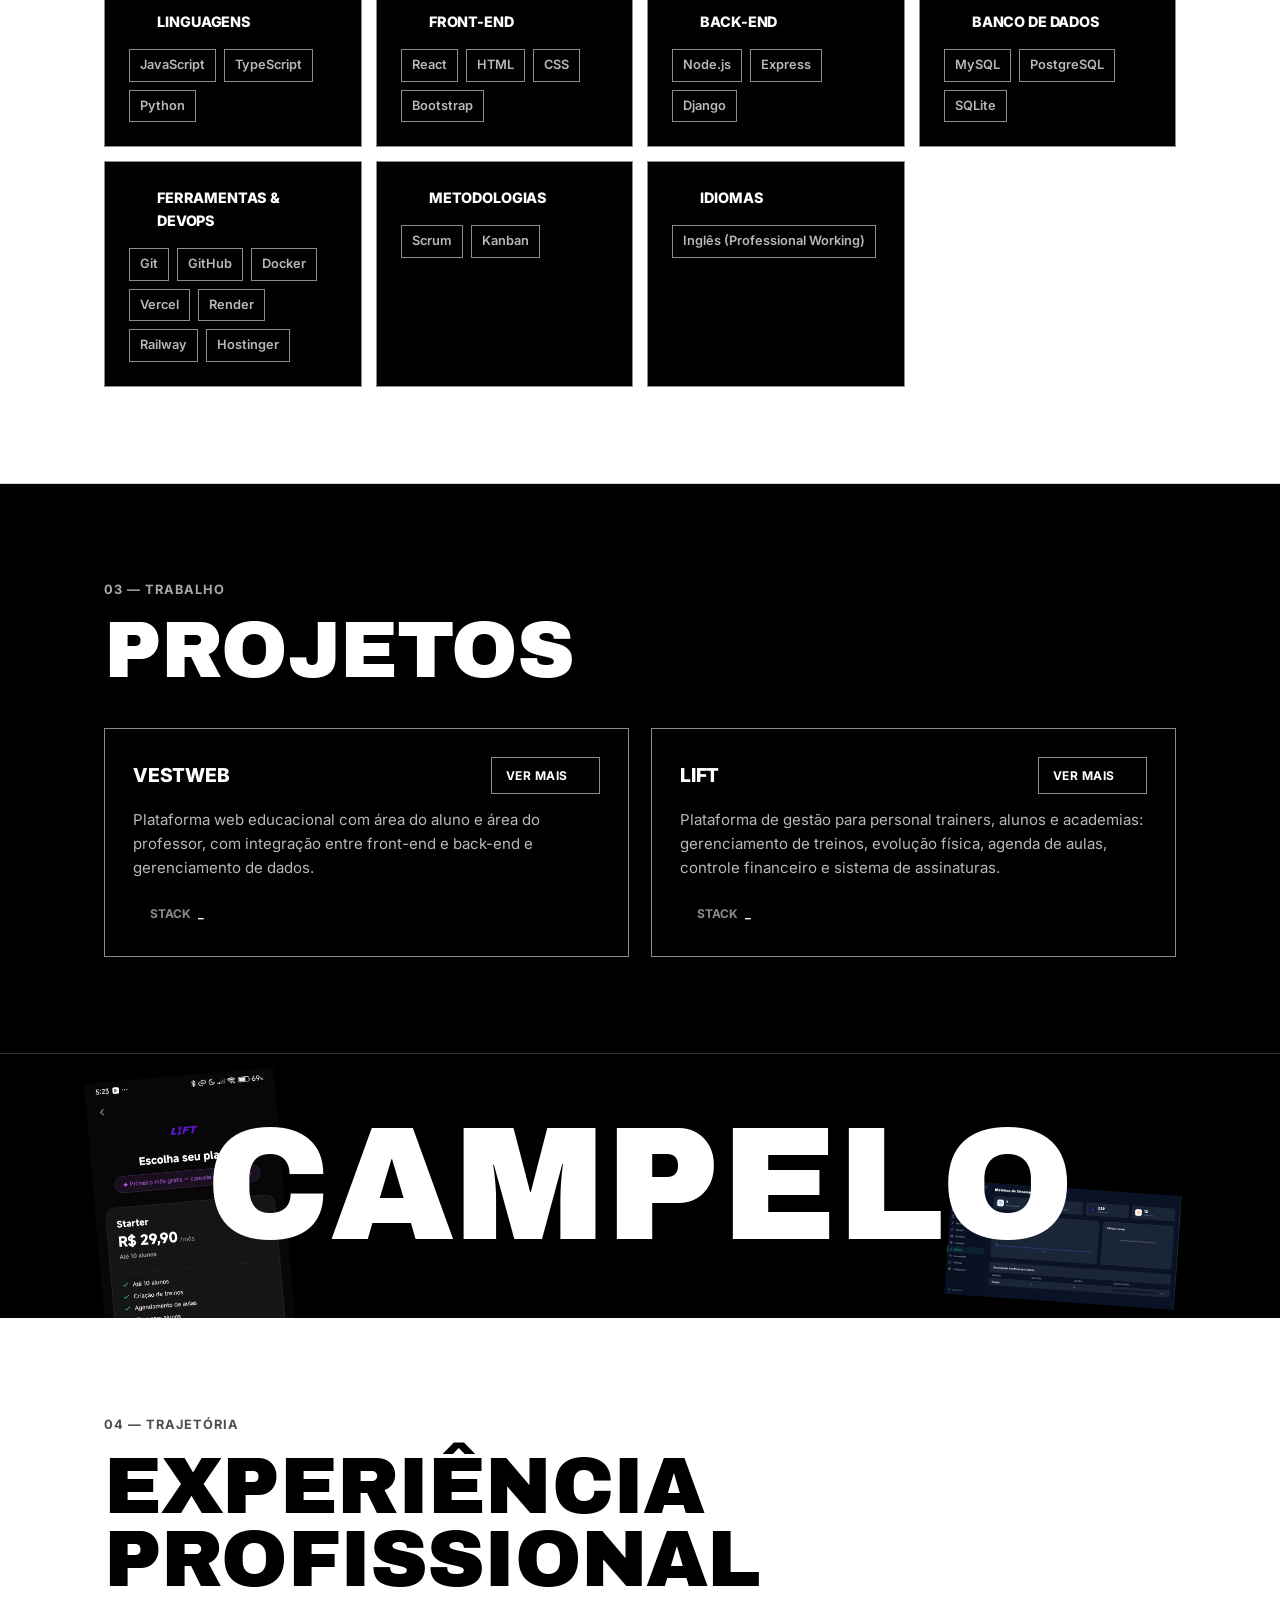
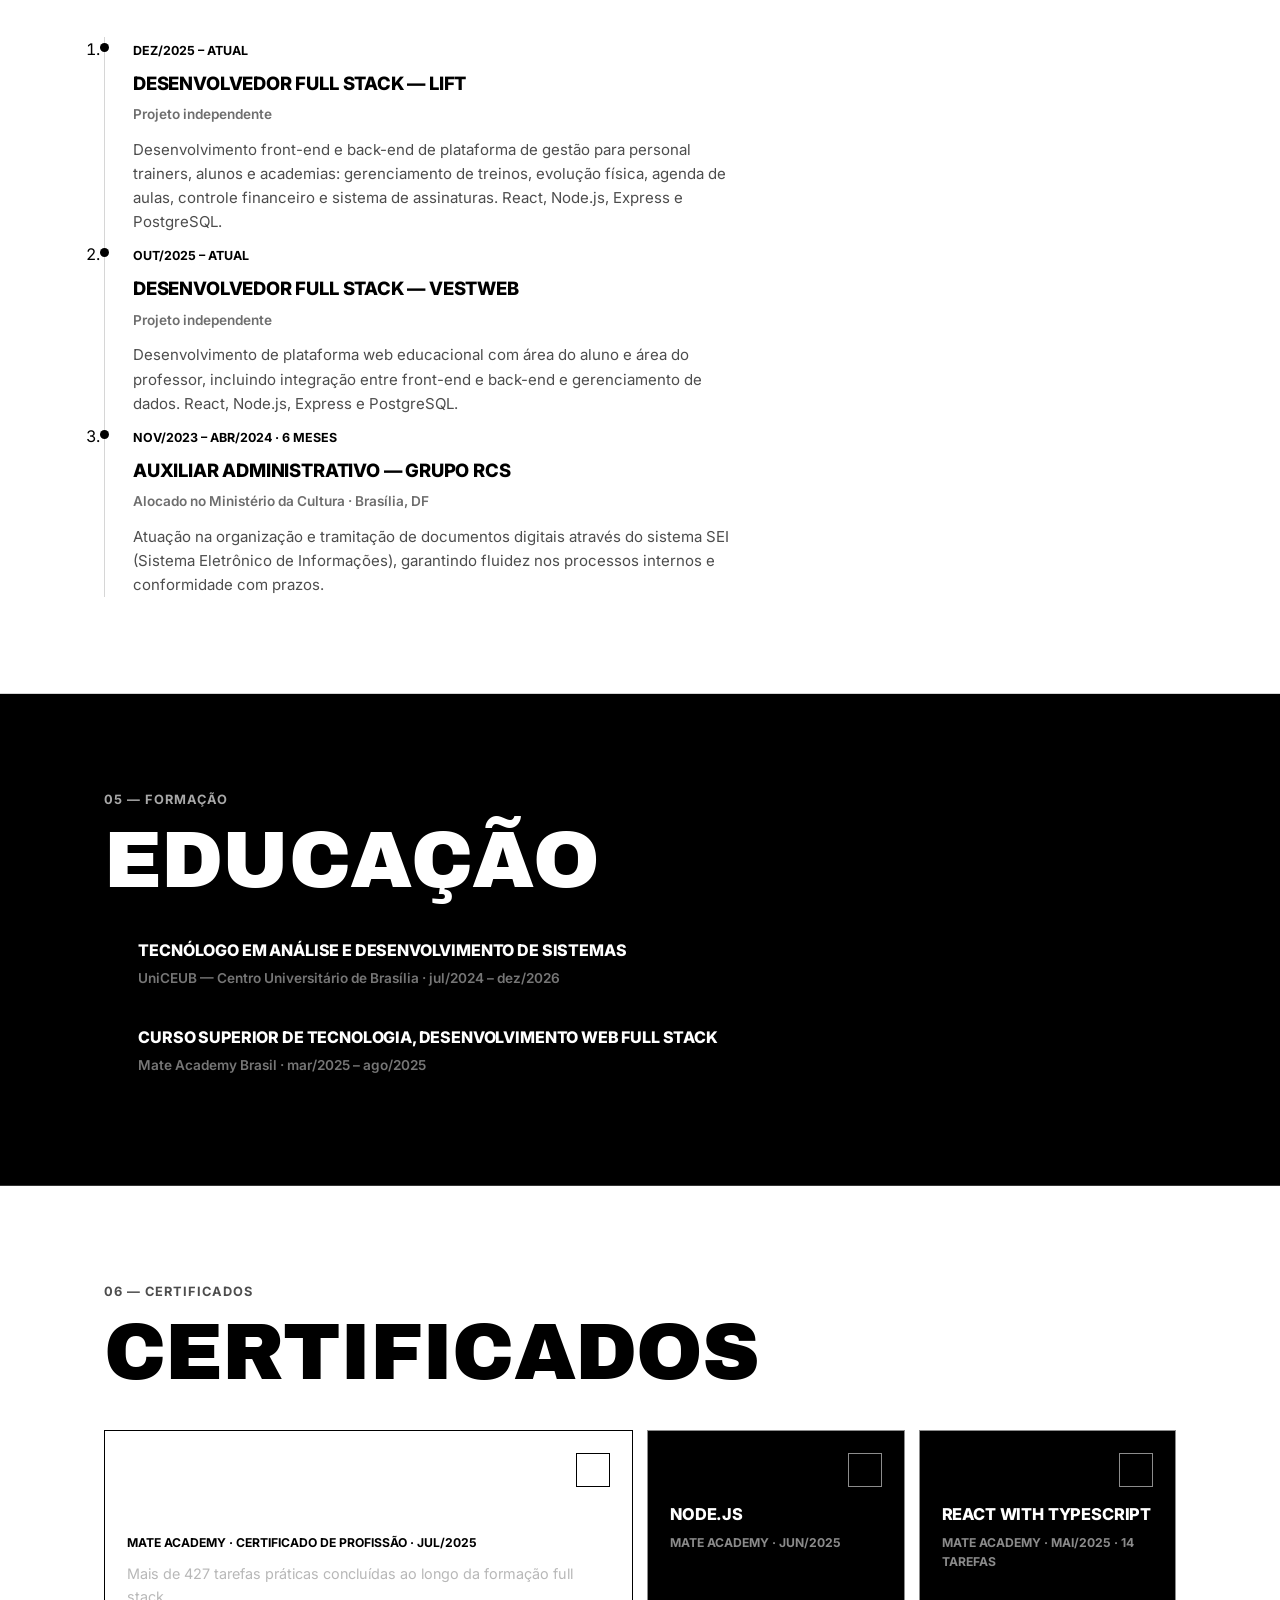
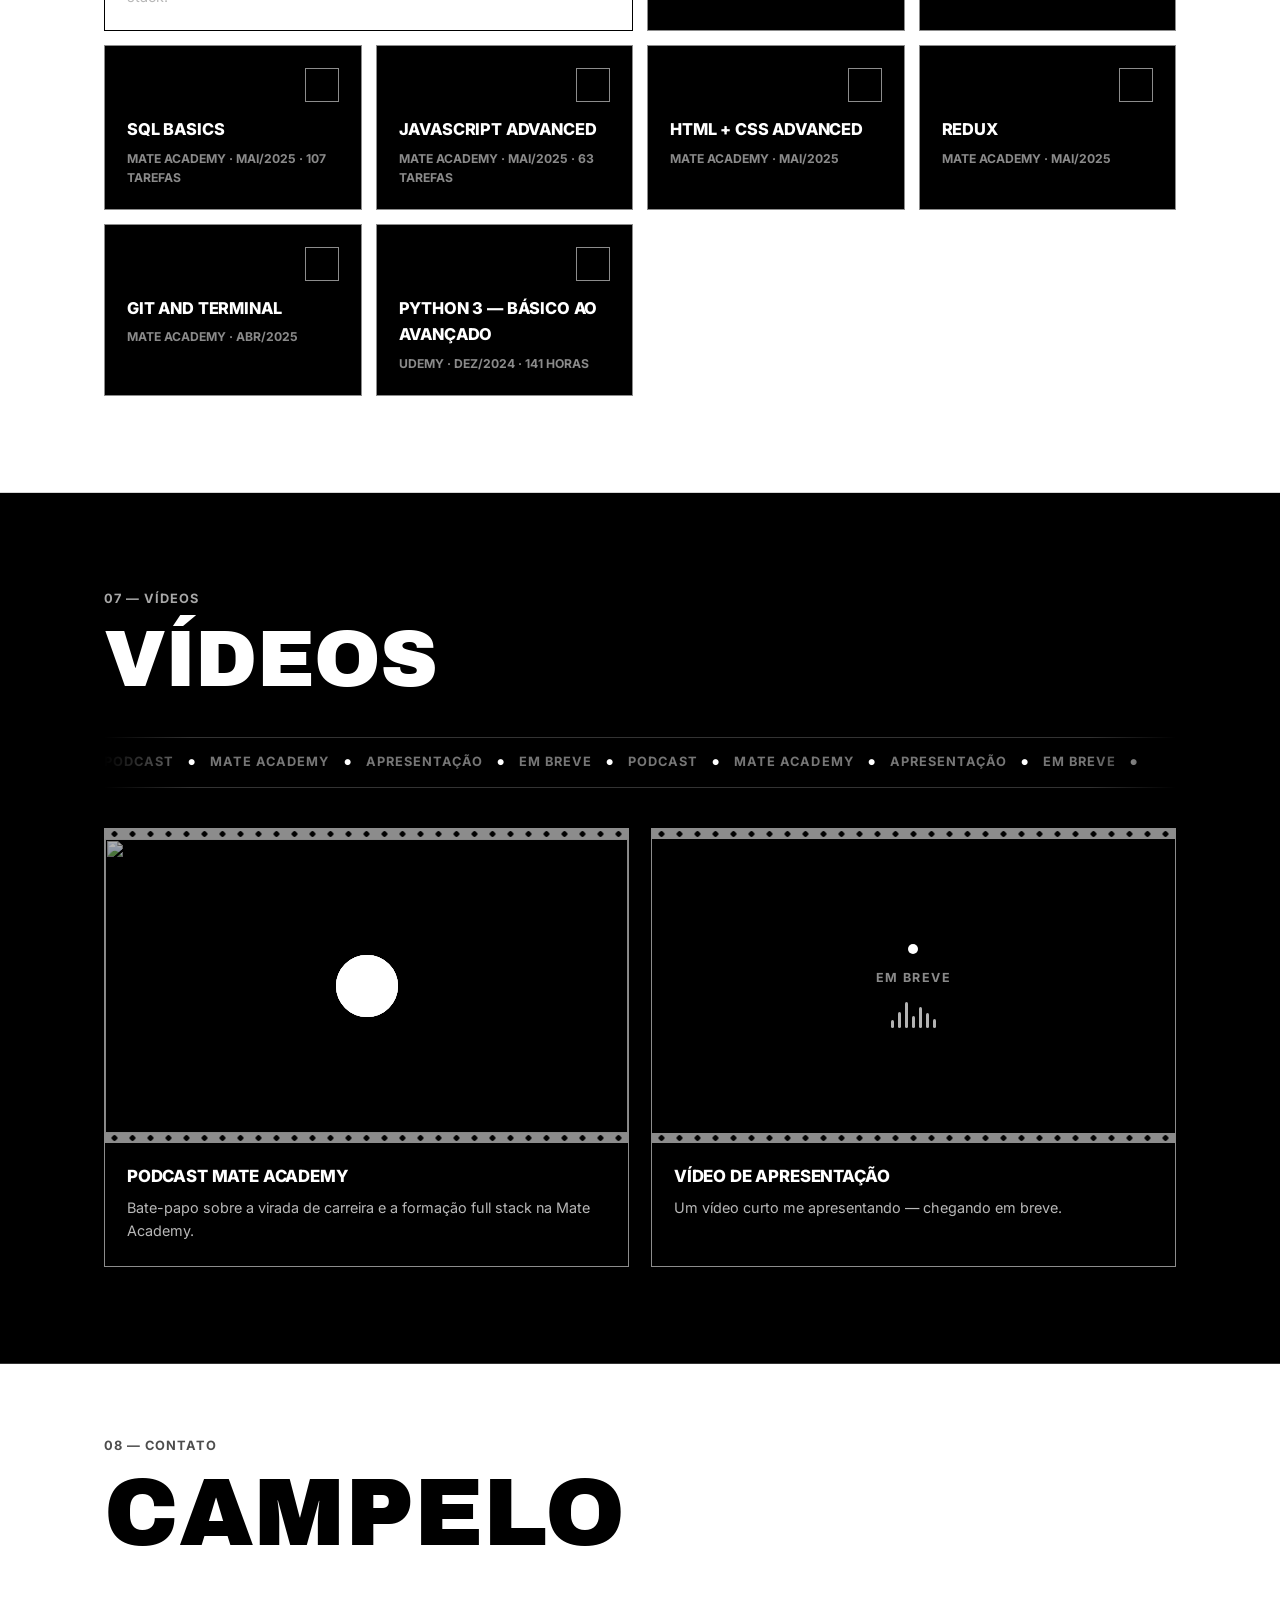
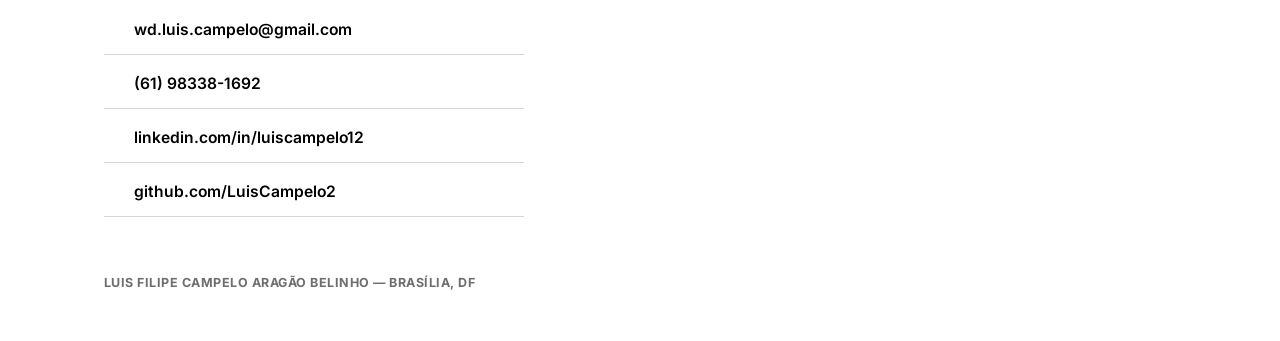
==== commit 224dd7a9: "melhorado sessao sobre" ====
--- a/index.html
+++ b/index.html
@@ -63,8 +63,9 @@
         <img class="collage-tile collage-tile-1" src="assets/img/vestweb/dashboard.webp" alt="" loading="lazy">
         <img class="collage-tile collage-tile-2" src="assets/img/lift/dashboard.webp" alt="" loading="lazy">
         <img class="collage-tile collage-tile-3" src="assets/img/vestweb/vestwebflix.webp" alt="" loading="lazy">
-        <span class="blob blob-1"></span>
-        <span class="blob blob-2"></span>
+        <span class="tech-orb tech-orb-1" aria-hidden="true"><i data-lucide="code-2"></i></span>
+        <span class="tech-orb tech-orb-2" aria-hidden="true"><i data-lucide="cpu"></i></span>
+        <span class="tech-orb tech-orb-3" aria-hidden="true"><i data-lucide="braces"></i></span>
       </div>
 
       <div class="wrap hero-inner">
@@ -73,7 +74,13 @@
           Brasília, Distrito Federal, Brasil
         </p>
 
-        <h1 class="hero-name">Luis Filipe Campelo Aragão Belinho</h1>
+        <h1 class="hero-name">
+          <span class="name-word">Luis</span>
+          <span class="name-word">Filipe</span>
+          <span class="name-word">Campelo</span>
+          <span class="name-word">Aragão</span>
+          <span class="name-word">Belinho</span><span class="name-cursor" aria-hidden="true">_</span>
+        </h1>
 
         <p class="hero-role">
           <span class="prompt-mark" aria-hidden="true">&gt;</span>
@@ -115,7 +122,32 @@
     <section id="sobre" class="section">
       <div class="wrap sobre-grid">
         <p class="section-kicker">01 — Sobre</p>
-        <span class="sobre-sphere" aria-hidden="true"></span>
+        <span class="tech-orb sobre-orb sobre-orb-1" aria-hidden="true">
+          <svg viewBox="0 0 24 24" fill="none" stroke="currentColor" stroke-width="1.4">
+            <circle cx="12" cy="12" r="2.1" fill="currentColor" stroke="none"></circle>
+            <ellipse cx="12" cy="12" rx="10" ry="4.2"></ellipse>
+            <ellipse cx="12" cy="12" rx="10" ry="4.2" transform="rotate(60 12 12)"></ellipse>
+            <ellipse cx="12" cy="12" rx="10" ry="4.2" transform="rotate(120 12 12)"></ellipse>
+          </svg>
+        </span>
+        <span class="tech-orb sobre-orb sobre-orb-2" aria-hidden="true">
+          <i data-lucide="braces"></i>
+        </span>
+        <span class="tech-orb sobre-orb sobre-orb-3" aria-hidden="true">
+          <i data-lucide="hexagon"></i>
+        </span>
+        <span class="tech-orb sobre-orb sobre-orb-4" aria-hidden="true">
+          <i data-lucide="database"></i>
+        </span>
+        <span class="tech-orb sobre-orb sobre-orb-5" aria-hidden="true">
+          <i data-lucide="git-branch"></i>
+        </span>
+        <span class="tech-orb sobre-orb sobre-orb-6" aria-hidden="true">
+          <i data-lucide="container"></i>
+        </span>
+        <span class="tech-orb sobre-orb sobre-orb-7" aria-hidden="true">
+          <i data-lucide="binary"></i>
+        </span>
         <p class="about-text">
           Sou desenvolvedor full stack júnior e estou construindo minha carreira em tecnologia
           com a mesma disciplina que trouxe da minha experiência anterior em processos
--- a/assets/css/style.css
+++ b/assets/css/style.css
@@ -287,28 +287,53 @@
   transform: rotate(6deg);
 }
 
-.blob {
+.tech-orb {
   position: absolute;
+  display: flex;
+  align-items: center;
+  justify-content: center;
   border-radius: 50%;
-  filter: blur(0.5px);
-}
-
-.blob-1 {
-  width: 130px;
-  height: 130px;
-  top: 34%;
-  right: 42%;
-  background: radial-gradient(circle at 32% 28%, #fff 0%, #cfd8ff 10%, #5f6fd0 34%, #171b3c 70%, #05060f 100%);
-  box-shadow: 0 20px 50px rgba(0, 0, 0, 0.5);
-}
-
-.blob-2 {
-  width: 70px;
-  height: 70px;
-  bottom: 10%;
-  right: 34%;
-  background: radial-gradient(circle at 30% 25%, #fff 0%, #f6d9c9 14%, #d97a4a 45%, #6b2f16 80%, #200c05 100%);
-  box-shadow: 0 14px 32px rgba(0, 0, 0, 0.45);
+  border: 1px solid var(--paper);
+  background: rgba(255, 255, 255, 0.05);
+  backdrop-filter: blur(3px);
+  animation: orb-float 5s ease-in-out infinite;
+}
+
+.tech-orb [data-lucide],
+.tech-orb svg {
+  color: var(--paper);
+  width: 40%;
+  height: 40%;
+  stroke-width: 1.5;
+}
+
+.tech-orb-1 {
+  width: 108px;
+  height: 108px;
+  top: 32%;
+  right: 40%;
+  animation-delay: 0s;
+}
+
+.tech-orb-2 {
+  width: 68px;
+  height: 68px;
+  bottom: 12%;
+  right: 32%;
+  animation-delay: -1.8s;
+}
+
+.tech-orb-3 {
+  width: 52px;
+  height: 52px;
+  top: 12%;
+  right: 30%;
+  animation-delay: -3.2s;
+}
+
+@keyframes orb-float {
+  0%, 100% { transform: translateY(0); }
+  50% { transform: translateY(-18px); }
 }
 
 @media (max-width: 900px) {
@@ -341,11 +366,36 @@
 }
 
 .hero-name {
-  font-size: clamp(2.6rem, 10.5vw, 8.2rem);
-  line-height: 0.88;
-  letter-spacing: -0.02em;
+  font-size: clamp(1.9rem, 6.4vw, 4.6rem);
+  line-height: 0.98;
+  letter-spacing: -0.01em;
   margin-bottom: 28px;
-  max-width: 16ch;
+  max-width: 18ch;
+}
+
+.name-word {
+  display: inline-block;
+  opacity: 0;
+  transform: translateY(0.4em);
+  animation: name-reveal 640ms cubic-bezier(0.16, 1, 0.3, 1) forwards;
+}
+
+.name-word:nth-child(1) { animation-delay: 0ms; }
+.name-word:nth-child(2) { animation-delay: 90ms; }
+.name-word:nth-child(3) { animation-delay: 180ms; }
+.name-word:nth-child(4) { animation-delay: 270ms; }
+.name-word:nth-child(5) { animation-delay: 360ms; }
+
+@keyframes name-reveal {
+  from { opacity: 0; transform: translateY(0.4em); }
+  to { opacity: 1; transform: translateY(0); }
+}
+
+.name-cursor {
+  display: inline-block;
+  color: var(--paper);
+  animation: caret-blink 1s steps(1) infinite;
+  animation-delay: 460ms;
 }
 
 .hero-role {
@@ -476,7 +526,7 @@
   line-height: 1.45;
 }
 
-/* Sobre — layout de duas colunas com esfera decorativa ------------------ */
+/* Sobre — layout de duas colunas com orb decorativa ------------------ */
 .sobre-grid {
   position: relative;
   display: grid;
@@ -490,29 +540,83 @@
   padding-top: 6px;
 }
 
-.sobre-sphere {
-  position: absolute;
-  z-index: 0;
-  top: -20px;
-  right: 6%;
-  width: 300px;
-  height: 300px;
-  border-radius: 50%;
-  background: radial-gradient(circle at 34% 28%, #ffffff 0%, #d6ddff 10%, #6c7bd6 32%, #1b2350 62%, #05060f 92%);
-  box-shadow: 0 50px 90px rgba(0, 0, 0, 0.55);
-  opacity: 0.92;
-}
-
 .sobre-grid .about-text {
   position: relative;
   z-index: 1;
+}
+
+.sobre-orb {
+  z-index: 2;
+}
+
+/* React */
+.sobre-orb-1 {
+  width: 76px;
+  height: 76px;
+  top: -14px;
+  right: 4%;
+  animation-delay: -2.4s;
+}
+
+/* JavaScript */
+.sobre-orb-2 {
+  width: 42px;
+  height: 42px;
+  top: 34%;
+  right: 0%;
+  animation-delay: -0.6s;
+}
+
+/* Node.js */
+.sobre-orb-3 {
+  width: 58px;
+  height: 58px;
+  bottom: -20px;
+  right: 22%;
+  animation-delay: -3.6s;
+}
+
+/* PostgreSQL / SQL */
+.sobre-orb-4 {
+  width: 38px;
+  height: 38px;
+  bottom: 10%;
+  right: -2%;
+  animation-delay: -1.6s;
+}
+
+/* Git */
+.sobre-orb-5 {
+  width: 40px;
+  height: 40px;
+  top: 66%;
+  left: 2%;
+  animation-delay: -4.2s;
+}
+
+/* Docker */
+.sobre-orb-6 {
+  width: 46px;
+  height: 46px;
+  top: 42%;
+  left: -1%;
+  animation-delay: -2.9s;
+}
+
+/* Python */
+.sobre-orb-7 {
+  width: 34px;
+  height: 34px;
+  top: 4%;
+  right: 16%;
+  animation-delay: -1.1s;
 }
 
 @media (max-width: 720px) {
   .sobre-grid {
     grid-template-columns: 1fr;
   }
-  .sobre-sphere {
+  .sobre-orb {
     display: none;
   }
 }
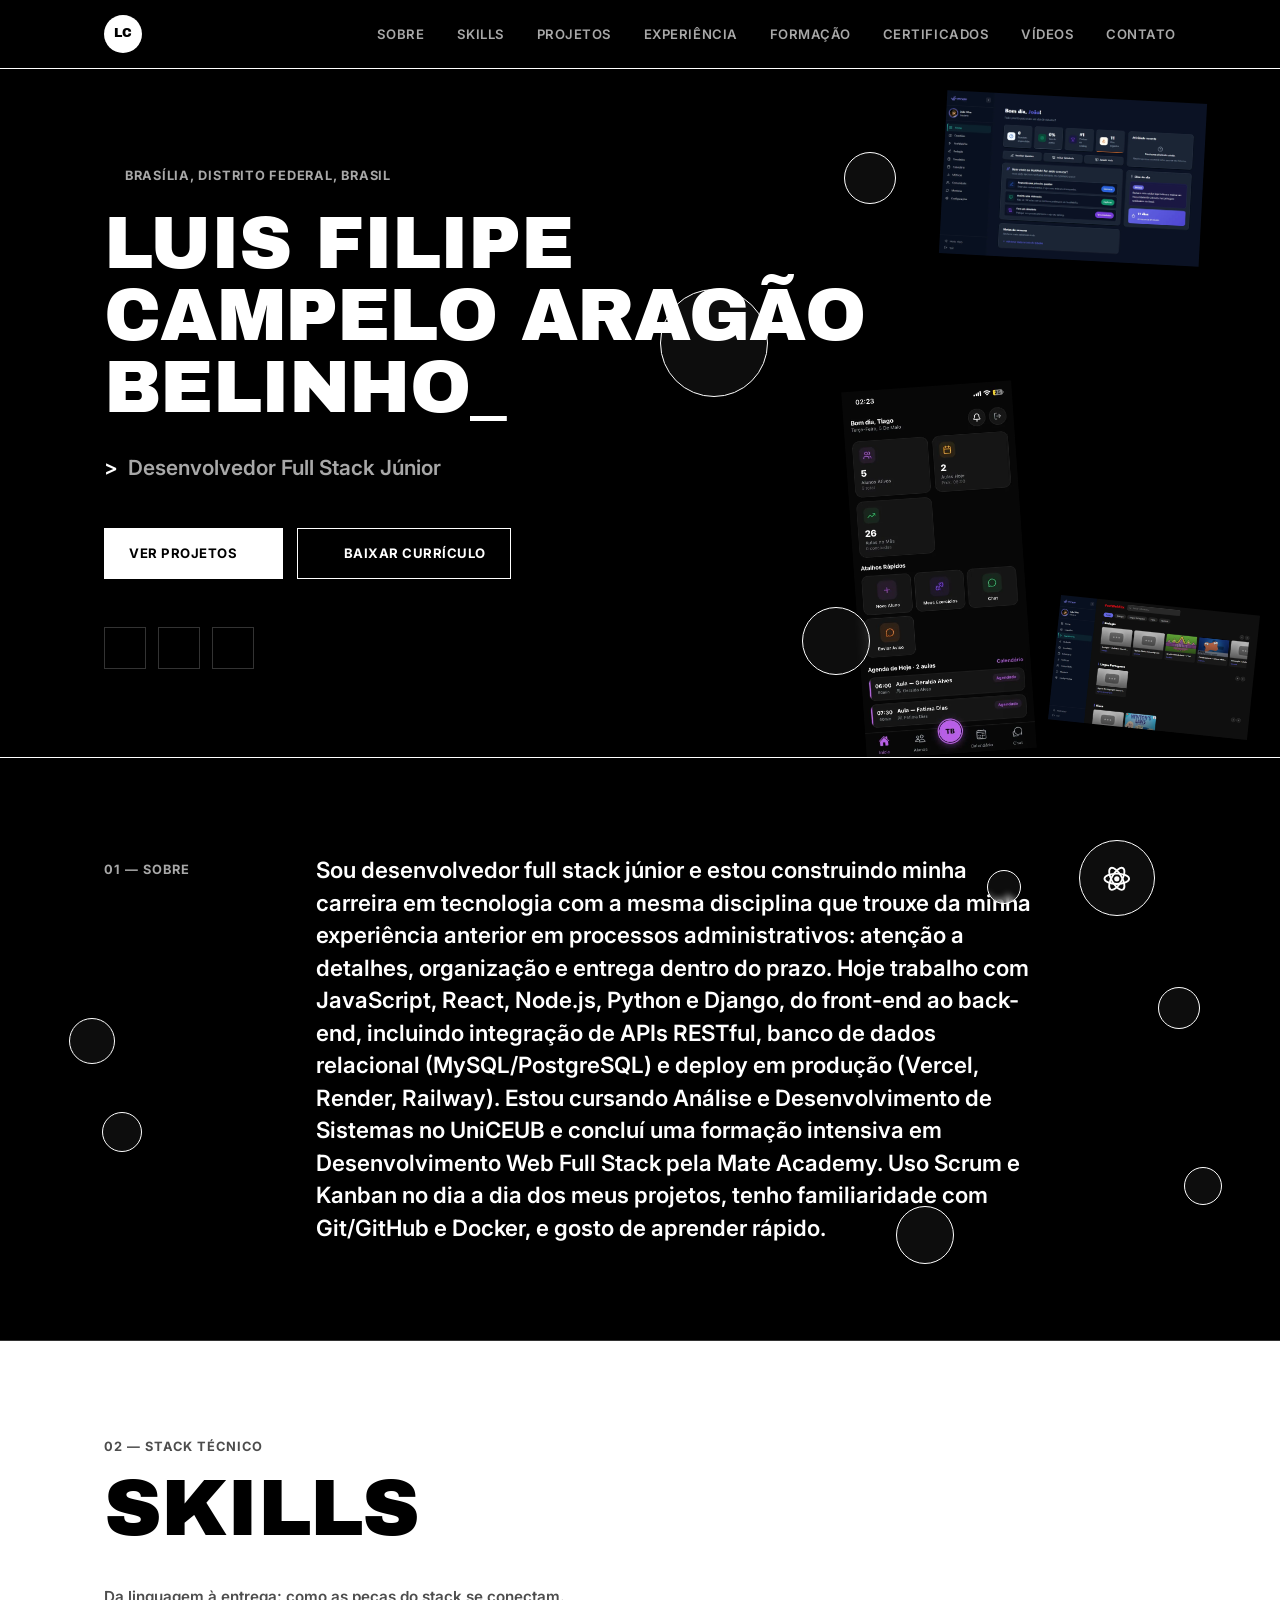
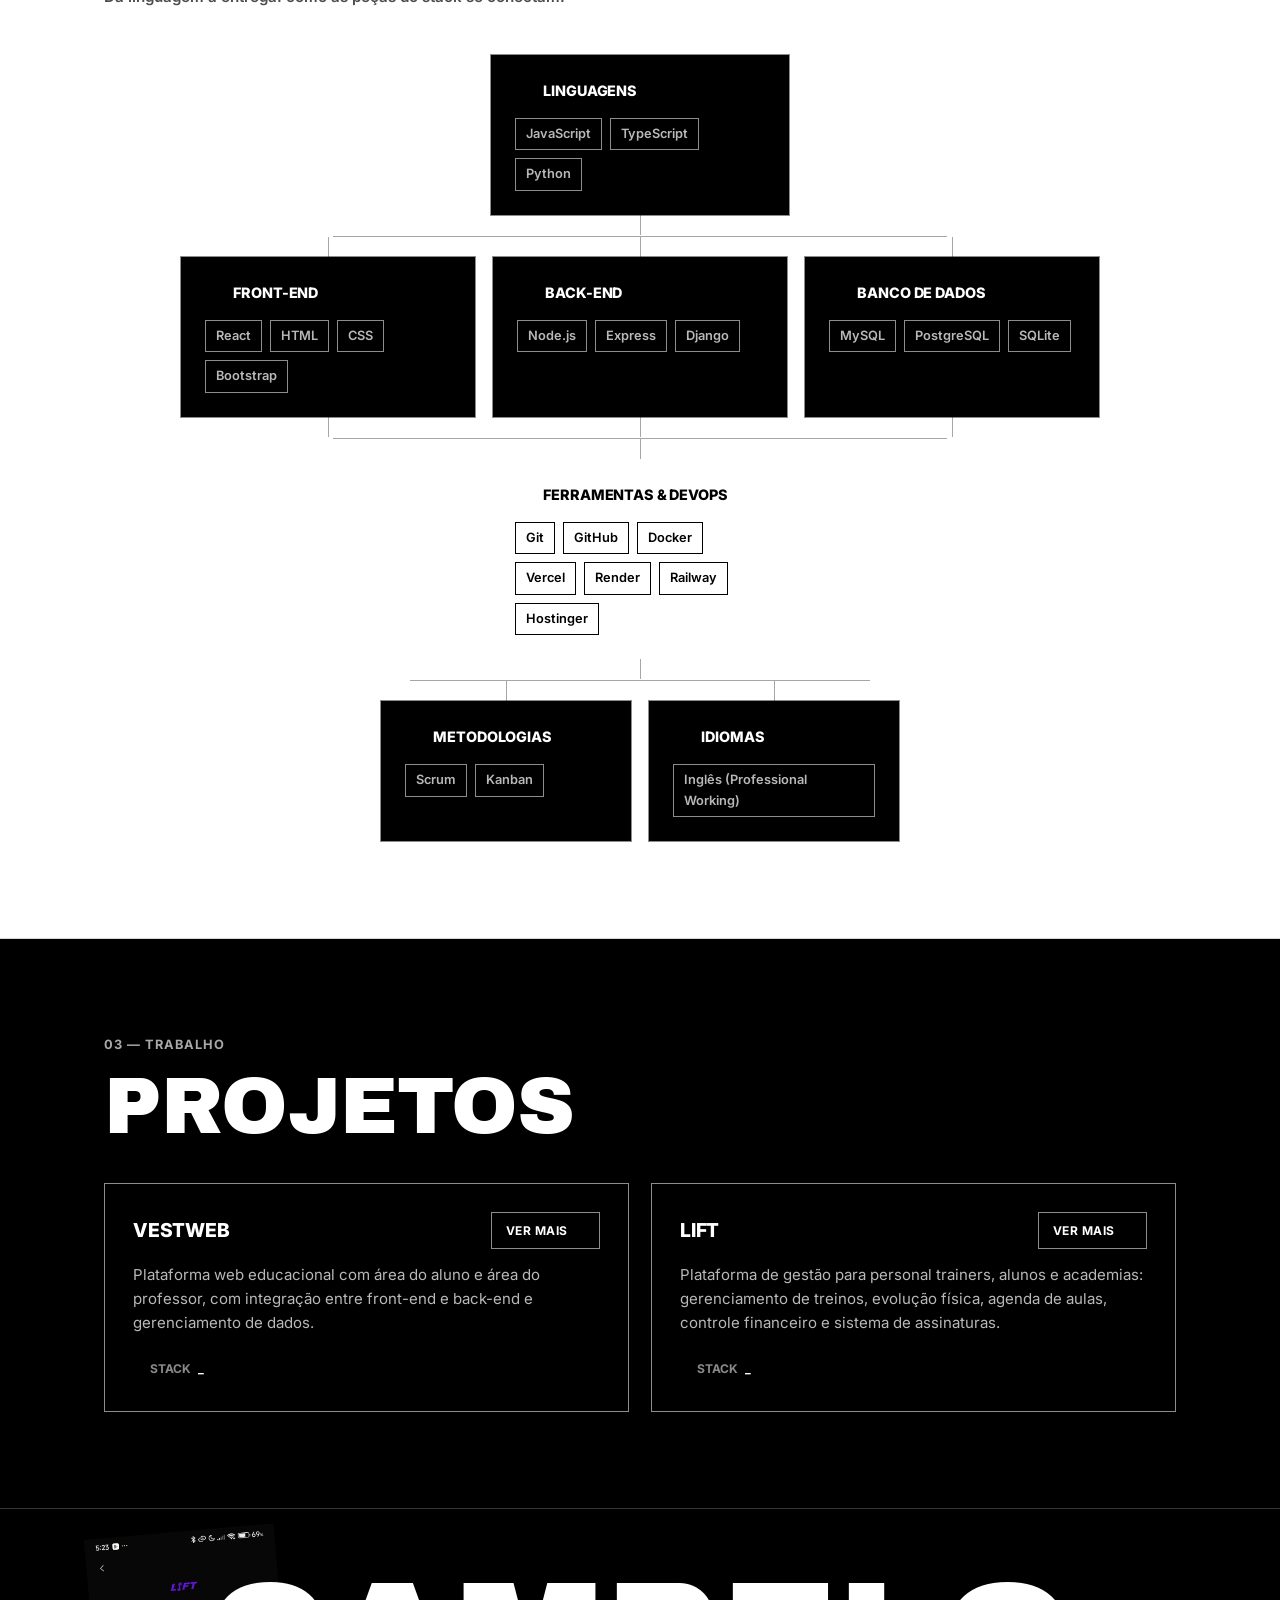
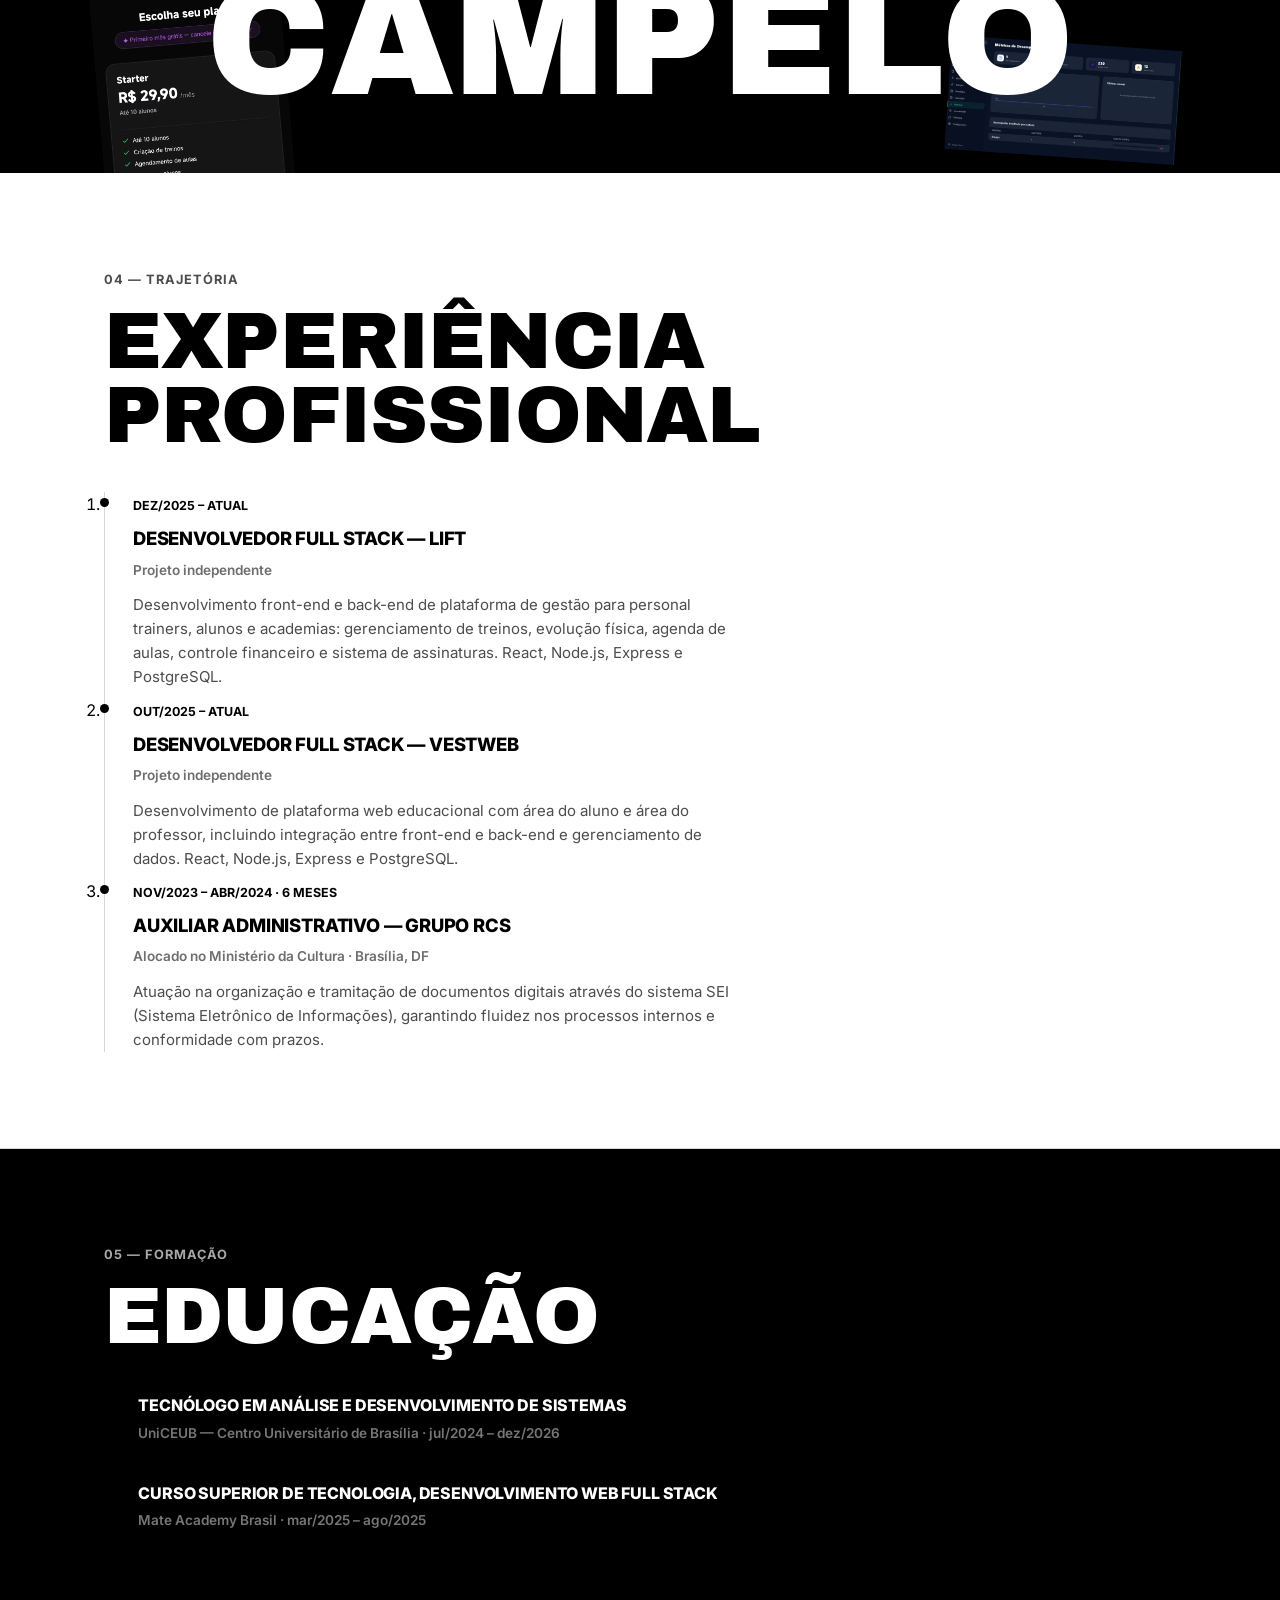
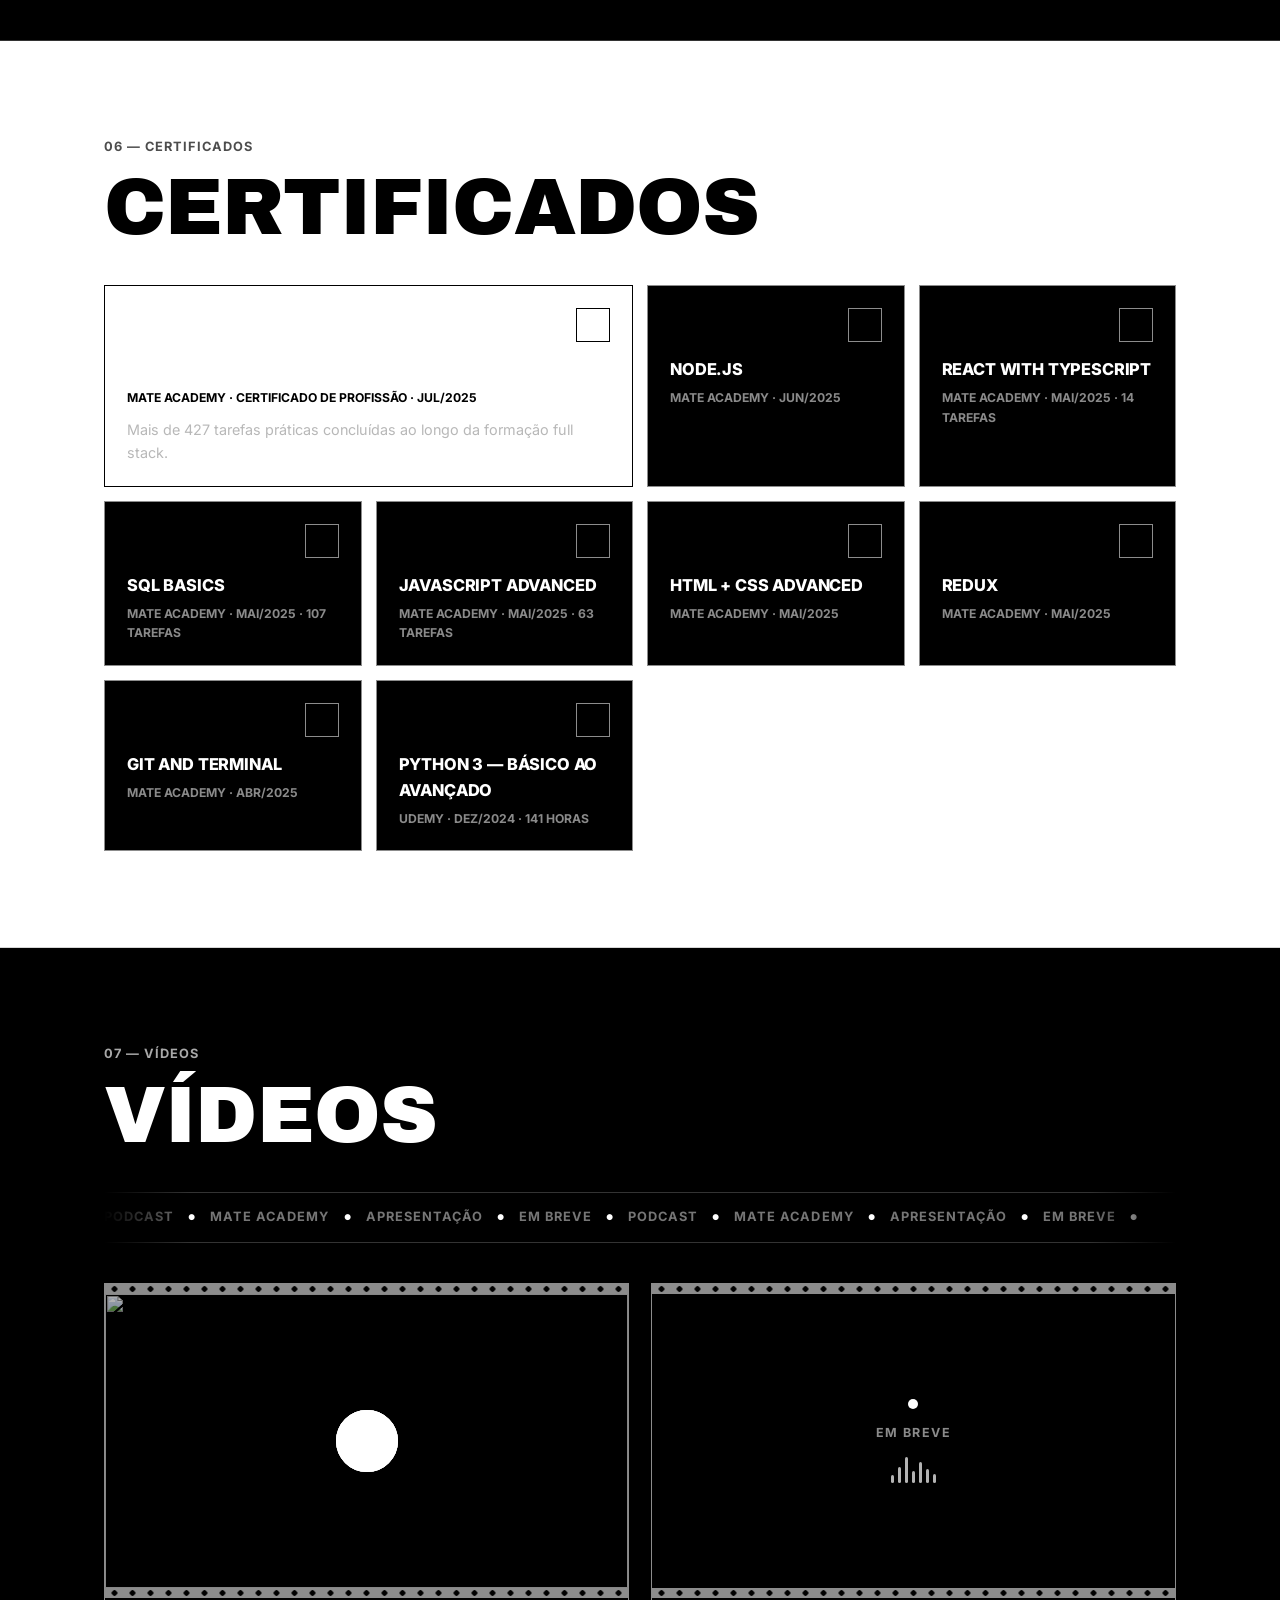
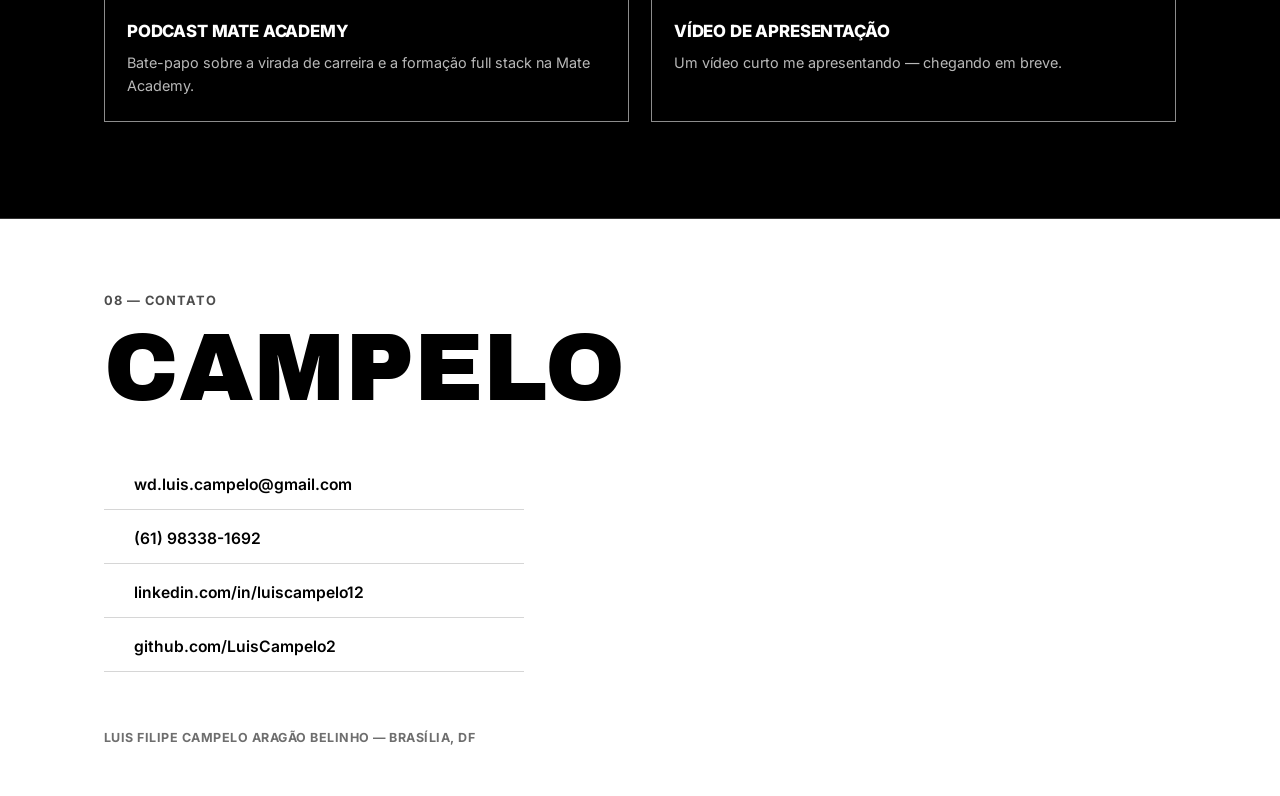
==== commit 4c083f98: "feito fluxograma" ====
--- a/index.html
+++ b/index.html
@@ -167,92 +167,107 @@
       <div class="wrap">
         <p class="section-kicker">02 — Stack técnico</p>
         <h2 class="section-title">Skills</h2>
-
-        <div class="skills-grid">
-          <div class="skill-group">
-            <div class="skill-group-head">
-              <i data-lucide="code-2" aria-hidden="true"></i>
-              <h3>Linguagens</h3>
-            </div>
-            <ul class="skill-chips">
-              <li>JavaScript</li>
-              <li>TypeScript</li>
-              <li>Python</li>
-            </ul>
+        <p class="flowchart-caption">Da linguagem à entrega: como as peças do stack se conectam.</p>
+
+        <div class="flowchart">
+          <div class="flow-tier flow-tier-single">
+            <div class="skill-group flow-node flow-node-root">
+              <div class="skill-group-head">
+                <i data-lucide="code-2" aria-hidden="true"></i>
+                <h3>Linguagens</h3>
+              </div>
+              <ul class="skill-chips">
+                <li>JavaScript</li>
+                <li>TypeScript</li>
+                <li>Python</li>
+              </ul>
+            </div>
           </div>
 
-          <div class="skill-group">
-            <div class="skill-group-head">
-              <i data-lucide="layout-panel-left" aria-hidden="true"></i>
-              <h3>Front-end</h3>
-            </div>
-            <ul class="skill-chips">
-              <li>React</li>
-              <li>HTML</li>
-              <li>CSS</li>
-              <li>Bootstrap</li>
-            </ul>
+          <div class="flow-connector flow-connector-3" aria-hidden="true"></div>
+
+          <div class="flow-tier flow-tier-3">
+            <div class="skill-group flow-node flow-node-mid">
+              <div class="skill-group-head">
+                <i data-lucide="layout-panel-left" aria-hidden="true"></i>
+                <h3>Front-end</h3>
+              </div>
+              <ul class="skill-chips">
+                <li>React</li>
+                <li>HTML</li>
+                <li>CSS</li>
+                <li>Bootstrap</li>
+              </ul>
+            </div>
+
+            <div class="skill-group flow-node flow-node-mid">
+              <div class="skill-group-head">
+                <i data-lucide="server" aria-hidden="true"></i>
+                <h3>Back-end</h3>
+              </div>
+              <ul class="skill-chips">
+                <li>Node.js</li>
+                <li>Express</li>
+                <li>Django</li>
+              </ul>
+            </div>
+
+            <div class="skill-group flow-node flow-node-mid">
+              <div class="skill-group-head">
+                <i data-lucide="database" aria-hidden="true"></i>
+                <h3>Banco de Dados</h3>
+              </div>
+              <ul class="skill-chips">
+                <li>MySQL</li>
+                <li>PostgreSQL</li>
+                <li>SQLite</li>
+              </ul>
+            </div>
           </div>
 
-          <div class="skill-group">
-            <div class="skill-group-head">
-              <i data-lucide="server" aria-hidden="true"></i>
-              <h3>Back-end</h3>
-            </div>
-            <ul class="skill-chips">
-              <li>Node.js</li>
-              <li>Express</li>
-              <li>Django</li>
-            </ul>
+          <div class="flow-connector flow-connector-3" aria-hidden="true"></div>
+
+          <div class="flow-tier flow-tier-single">
+            <div class="skill-group flow-node flow-node-mid flow-node-highlight">
+              <div class="skill-group-head">
+                <i data-lucide="hammer" aria-hidden="true"></i>
+                <h3>Ferramentas &amp; DevOps</h3>
+              </div>
+              <ul class="skill-chips">
+                <li>Git</li>
+                <li>GitHub</li>
+                <li>Docker</li>
+                <li>Vercel</li>
+                <li>Render</li>
+                <li>Railway</li>
+                <li>Hostinger</li>
+              </ul>
+            </div>
           </div>
 
-          <div class="skill-group">
-            <div class="skill-group-head">
-              <i data-lucide="database" aria-hidden="true"></i>
-              <h3>Banco de Dados</h3>
-            </div>
-            <ul class="skill-chips">
-              <li>MySQL</li>
-              <li>PostgreSQL</li>
-              <li>SQLite</li>
-            </ul>
-          </div>
-
-          <div class="skill-group">
-            <div class="skill-group-head">
-              <i data-lucide="hammer" aria-hidden="true"></i>
-              <h3>Ferramentas &amp; DevOps</h3>
-            </div>
-            <ul class="skill-chips">
-              <li>Git</li>
-              <li>GitHub</li>
-              <li>Docker</li>
-              <li>Vercel</li>
-              <li>Render</li>
-              <li>Railway</li>
-              <li>Hostinger</li>
-            </ul>
-          </div>
-
-          <div class="skill-group">
-            <div class="skill-group-head">
-              <i data-lucide="workflow" aria-hidden="true"></i>
-              <h3>Metodologias</h3>
-            </div>
-            <ul class="skill-chips">
-              <li>Scrum</li>
-              <li>Kanban</li>
-            </ul>
-          </div>
-
-          <div class="skill-group">
-            <div class="skill-group-head">
-              <i data-lucide="languages" aria-hidden="true"></i>
-              <h3>Idiomas</h3>
-            </div>
-            <ul class="skill-chips">
-              <li>Inglês (Professional Working)</li>
-            </ul>
+          <div class="flow-connector flow-connector-2" aria-hidden="true"></div>
+
+          <div class="flow-tier flow-tier-2">
+            <div class="skill-group flow-node flow-node-leaf">
+              <div class="skill-group-head">
+                <i data-lucide="workflow" aria-hidden="true"></i>
+                <h3>Metodologias</h3>
+              </div>
+              <ul class="skill-chips">
+                <li>Scrum</li>
+                <li>Kanban</li>
+              </ul>
+            </div>
+
+            <div class="skill-group flow-node flow-node-leaf">
+              <div class="skill-group-head">
+                <i data-lucide="languages" aria-hidden="true"></i>
+                <h3>Idiomas</h3>
+              </div>
+              <ul class="skill-chips">
+                <li>Inglês (Professional Working)</li>
+              </ul>
+            </div>
           </div>
         </div>
       </div>
--- a/assets/css/style.css
+++ b/assets/css/style.css
@@ -670,11 +670,121 @@
   }
 }
 
-/* Skills ---------------------------------------------------------------- */
-.skills-grid {
+/* Skills — fluxograma ----------------------------------------------------- */
+.flowchart-caption {
+  font-size: 0.95rem;
+  font-weight: 600;
+  color: var(--muted);
+  margin-bottom: 44px;
+  max-width: 50ch;
+}
+
+.flowchart {
+  max-width: 920px;
+  margin: 0 auto;
+}
+
+.flow-tier {
   display: grid;
-  grid-template-columns: repeat(auto-fit, minmax(230px, 1fr));
-  gap: 14px;
+  gap: 16px;
+}
+
+.flow-tier-single {
+  grid-template-columns: 1fr;
+  max-width: 300px;
+  margin: 0 auto;
+}
+
+.flow-tier-3 {
+  grid-template-columns: repeat(3, 1fr);
+}
+
+.flow-tier-2 {
+  grid-template-columns: repeat(2, 1fr);
+  max-width: 520px;
+  margin: 0 auto;
+}
+
+.flow-connector {
+  position: relative;
+  height: 40px;
+}
+
+.flow-connector::after {
+  content: "";
+  position: absolute;
+  top: 50%;
+  height: 1px;
+  background: var(--fg);
+  opacity: 0.35;
+}
+
+.flow-connector-3::after {
+  left: 16.667%;
+  right: 16.667%;
+}
+
+.flow-connector-2::after {
+  left: 25%;
+  right: 25%;
+}
+
+.flow-node {
+  position: relative;
+}
+
+.flow-node-root::after,
+.flow-node-mid::after {
+  content: "";
+  position: absolute;
+  left: 50%;
+  top: 100%;
+  width: 1px;
+  height: 20px;
+  background: var(--fg);
+  opacity: 0.35;
+}
+
+.flow-node-mid::before,
+.flow-node-leaf::before {
+  content: "";
+  position: absolute;
+  left: 50%;
+  bottom: 100%;
+  width: 1px;
+  height: 20px;
+  background: var(--fg);
+  opacity: 0.35;
+}
+
+.skill-group.flow-node-highlight {
+  background: var(--card-fg);
+  color: var(--card-bg);
+}
+
+.flow-node-highlight .skill-group-head,
+.flow-node-highlight .skill-group-head h3 {
+  color: var(--card-bg);
+}
+
+.flow-node-highlight .skill-chips li {
+  color: var(--card-bg);
+  border-color: var(--card-bg);
+}
+
+@media (max-width: 700px) {
+  .flow-tier-3,
+  .flow-tier-2 {
+    grid-template-columns: 1fr;
+    max-width: 300px;
+    margin: 0 auto;
+  }
+
+  .flow-connector-3::after,
+  .flow-connector-2::after {
+    left: 50%;
+    right: 50%;
+  }
 }
 
 .skill-group {
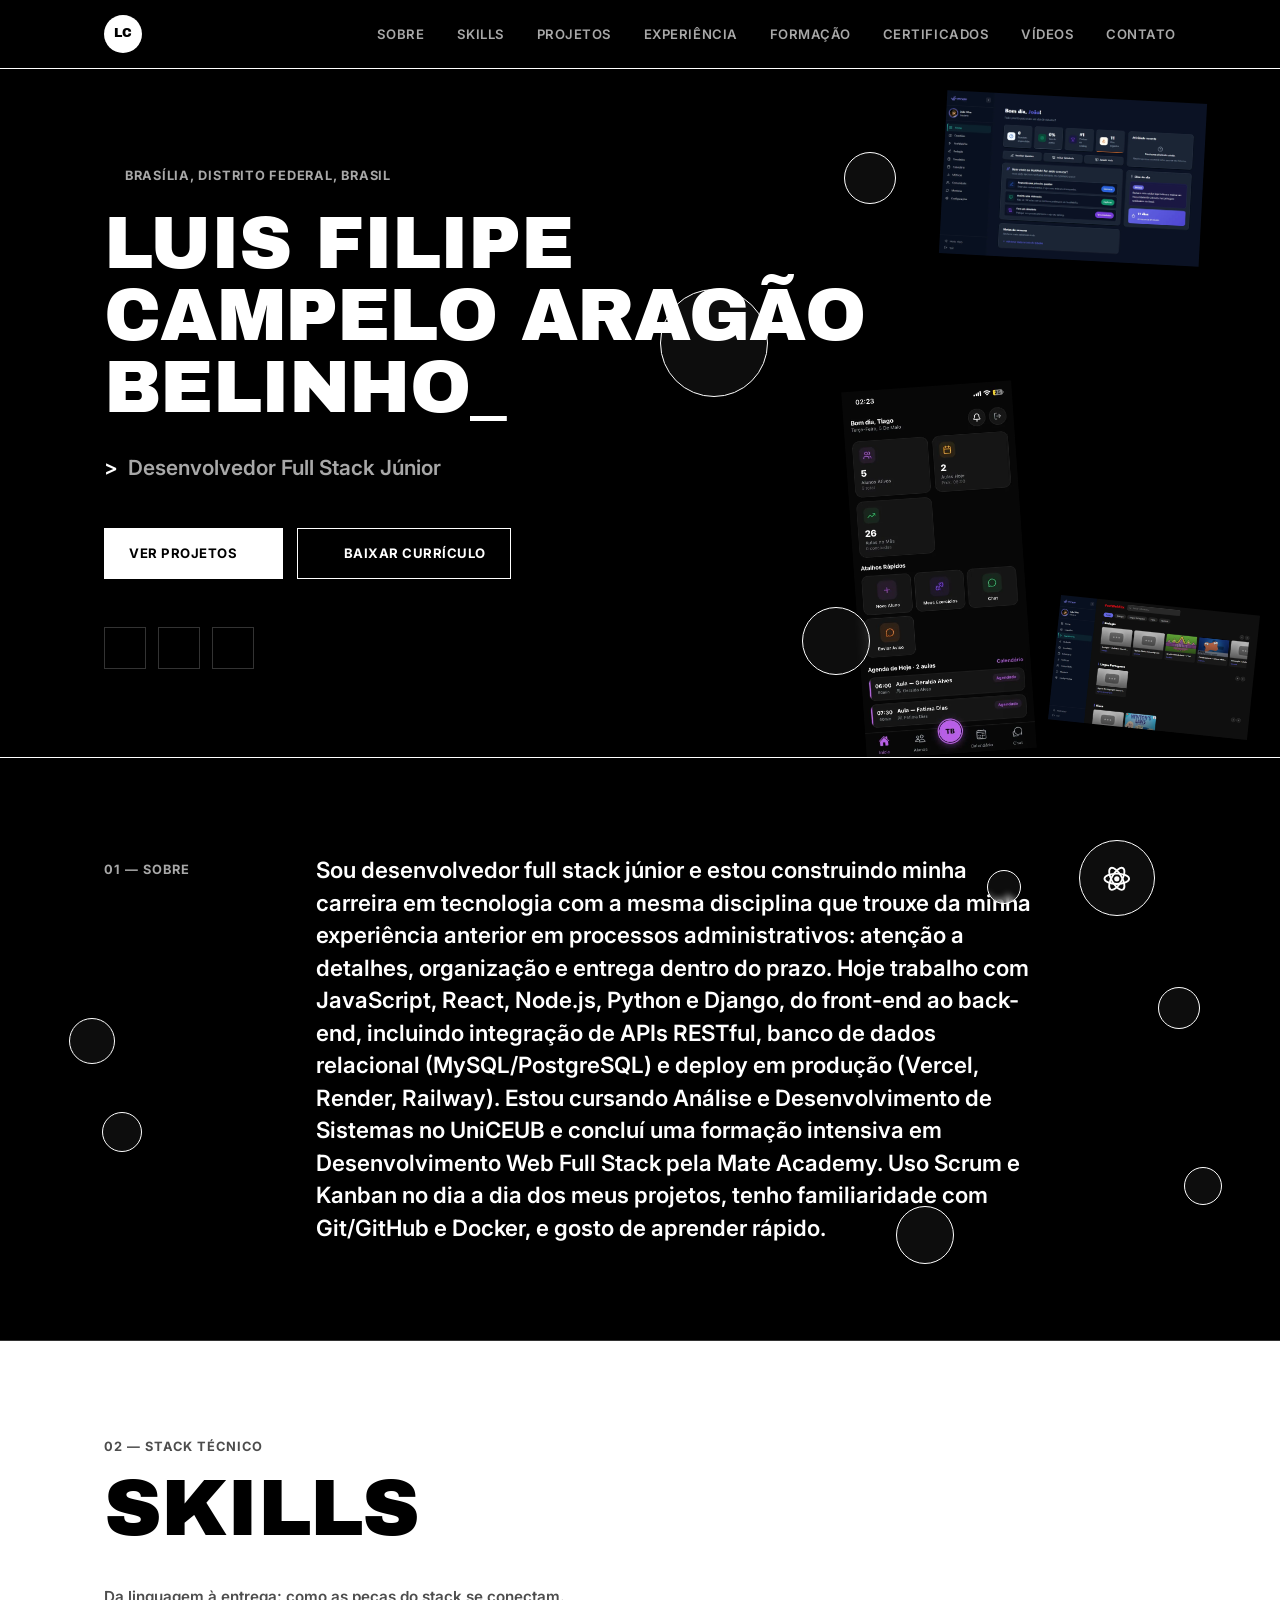
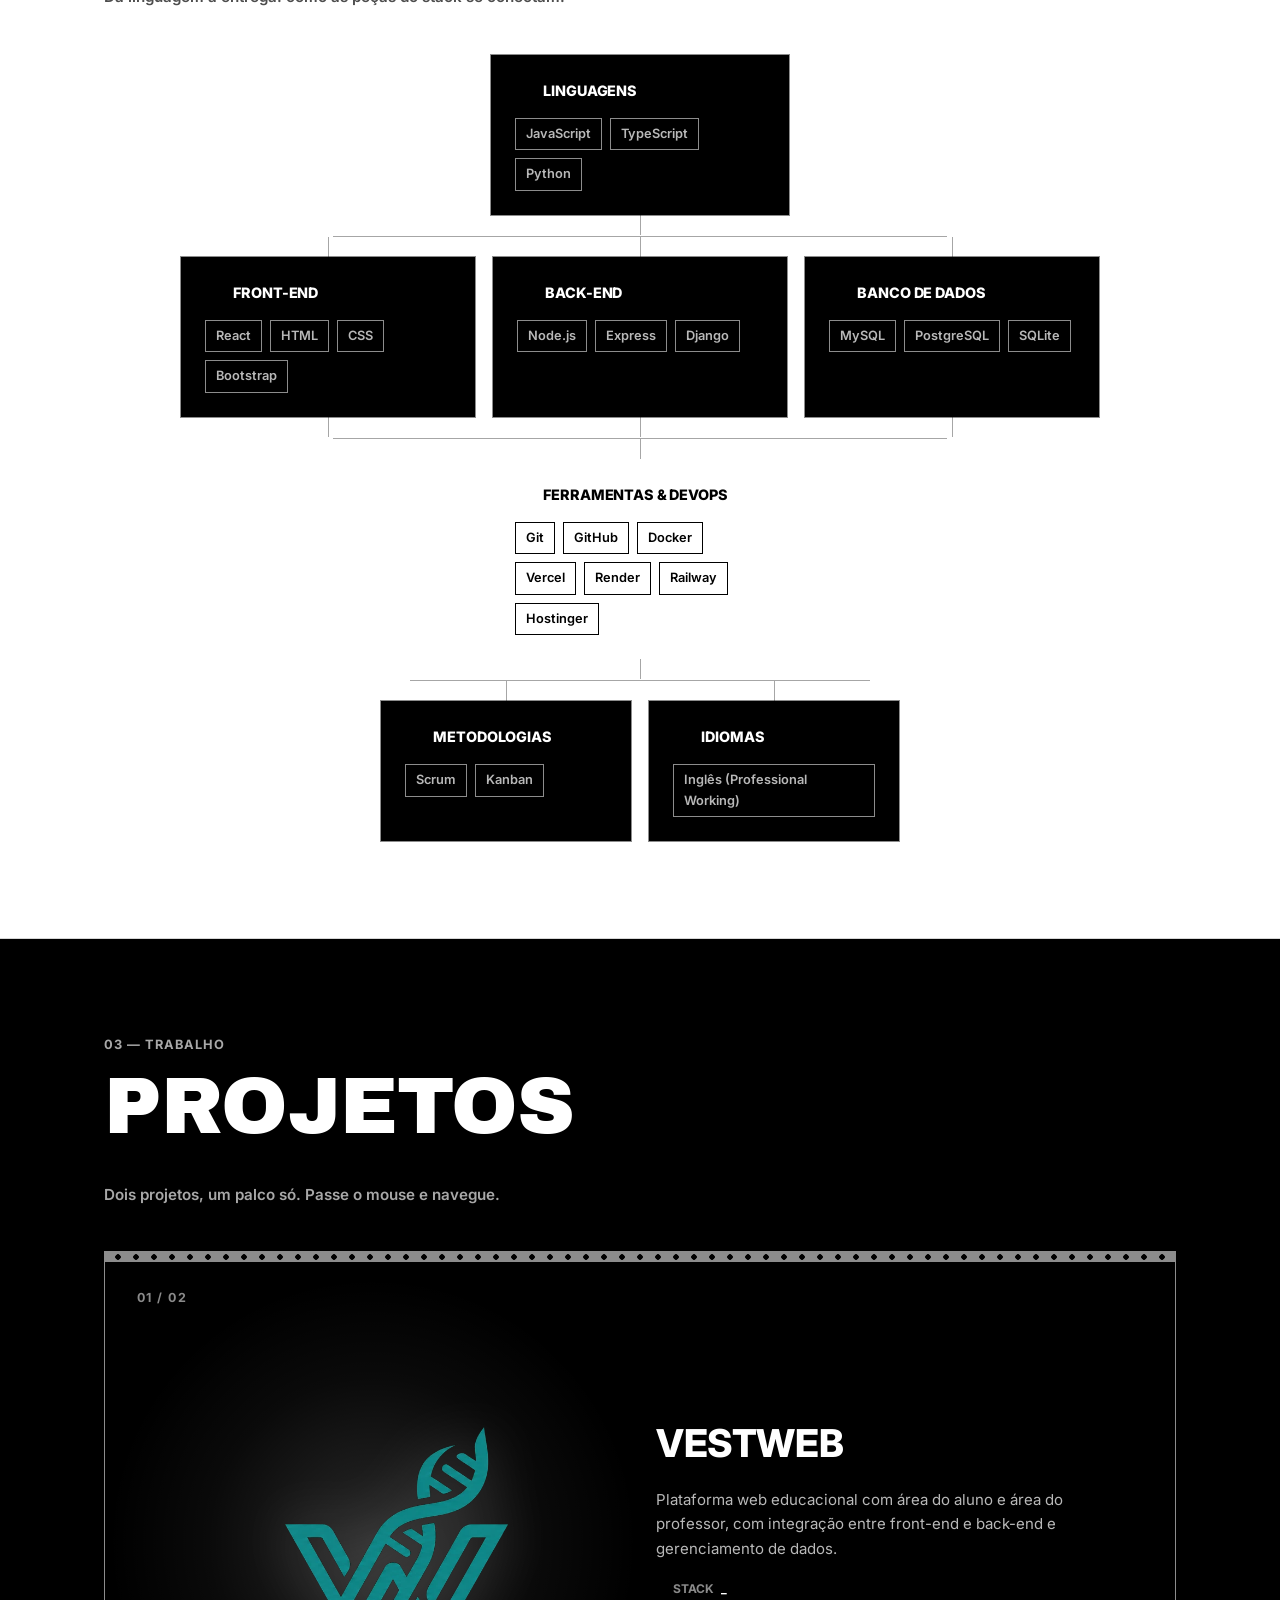
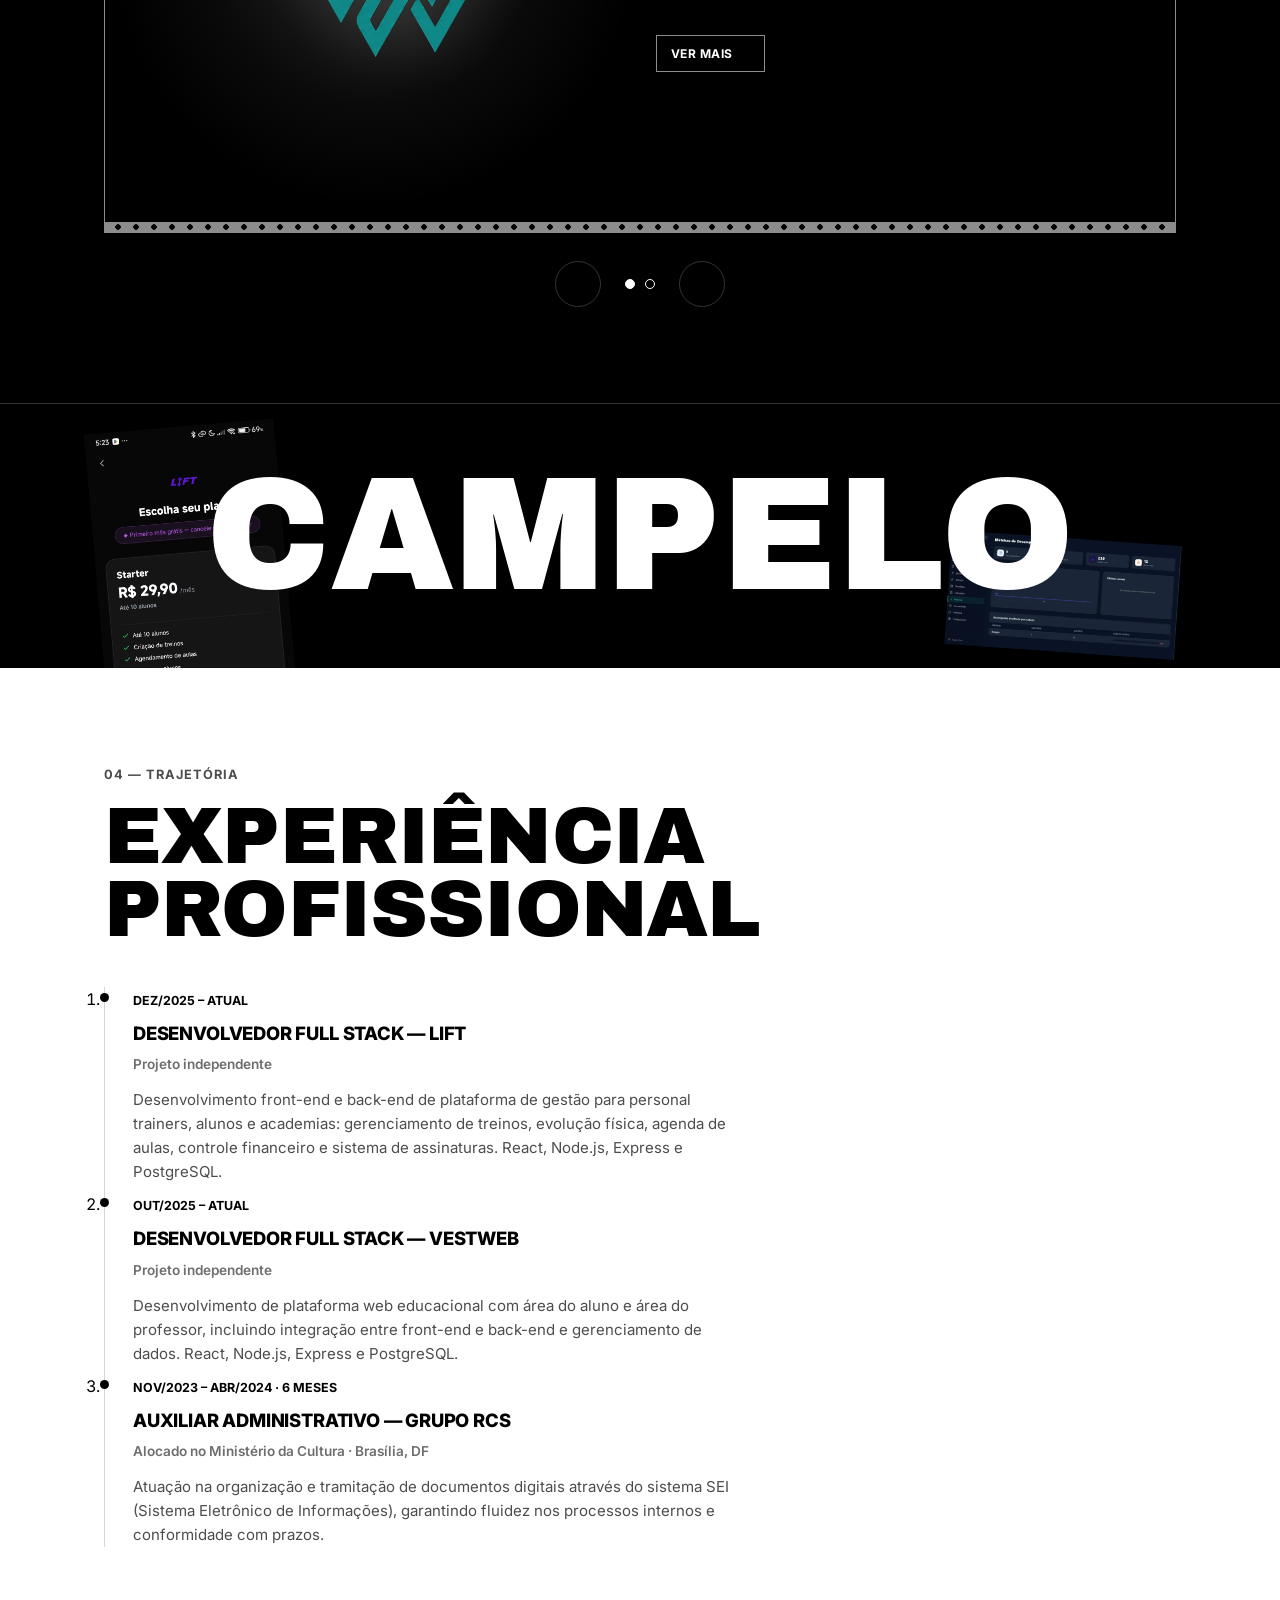
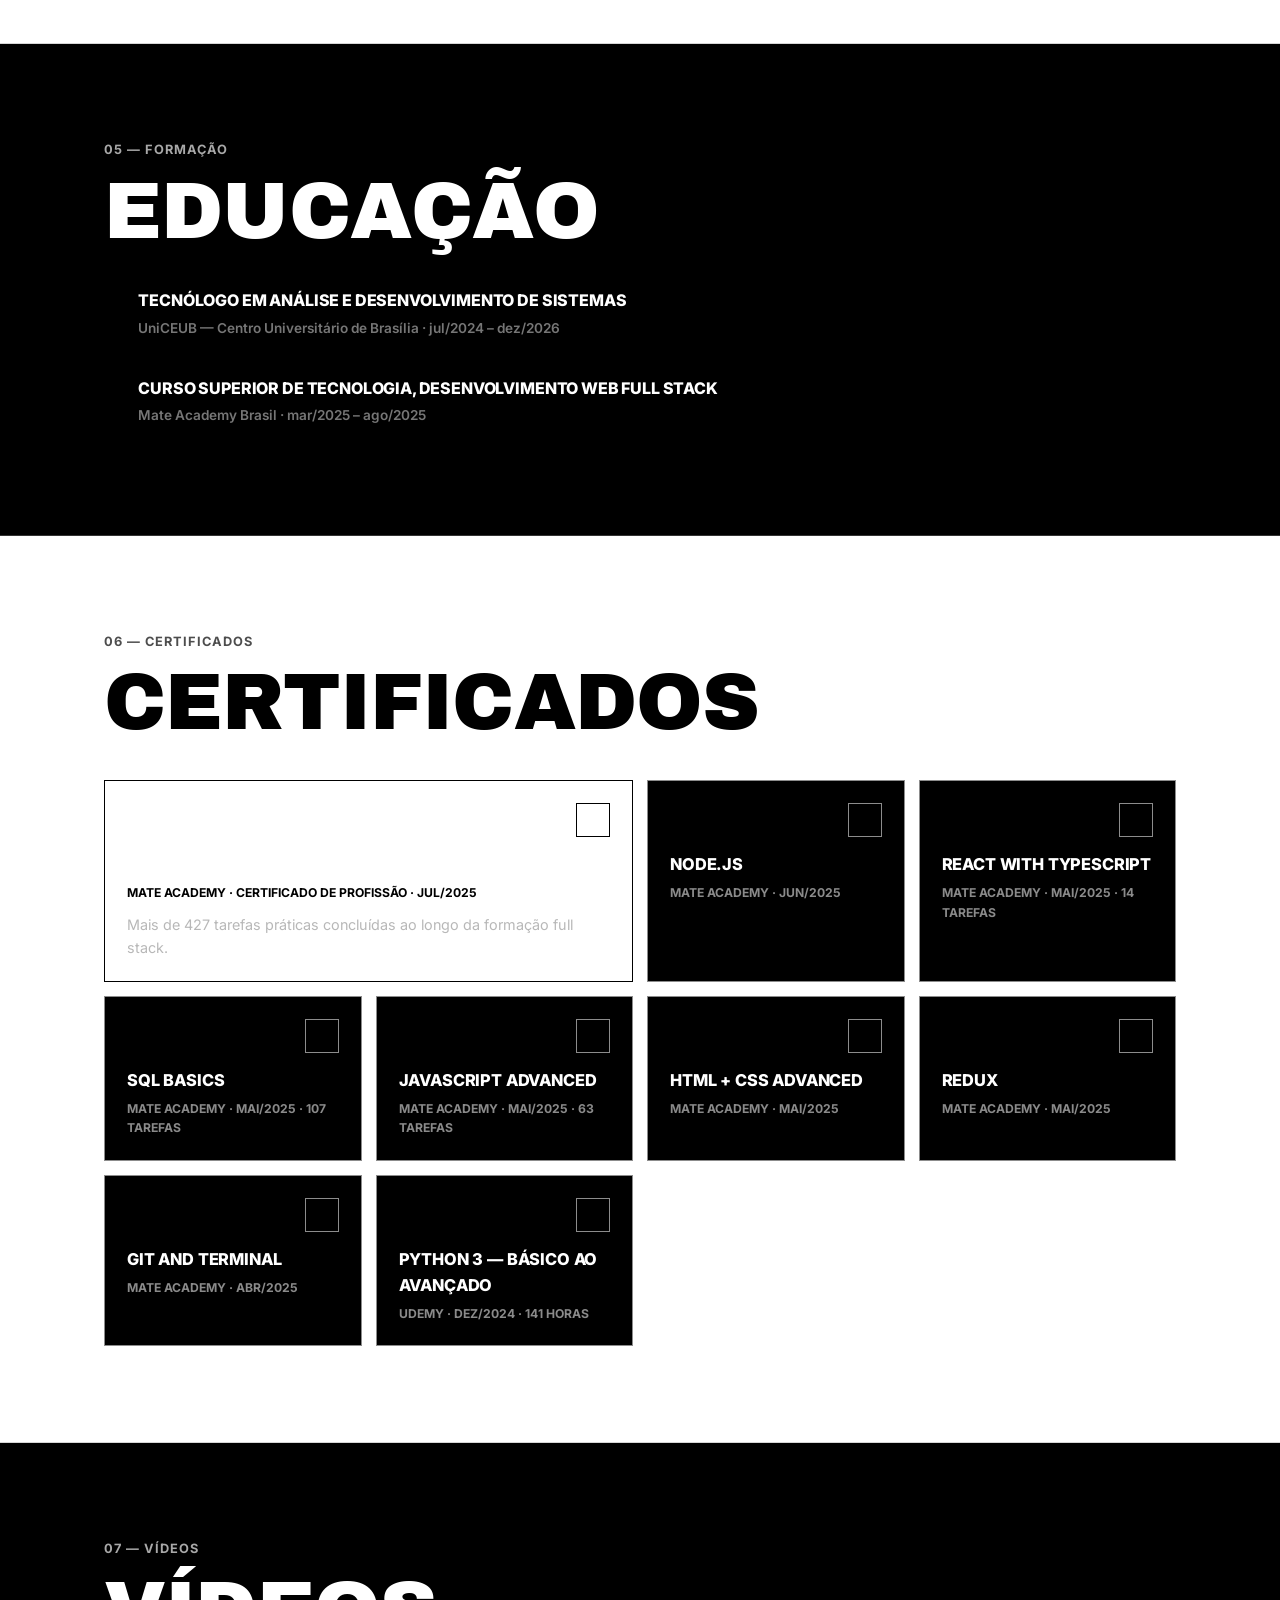
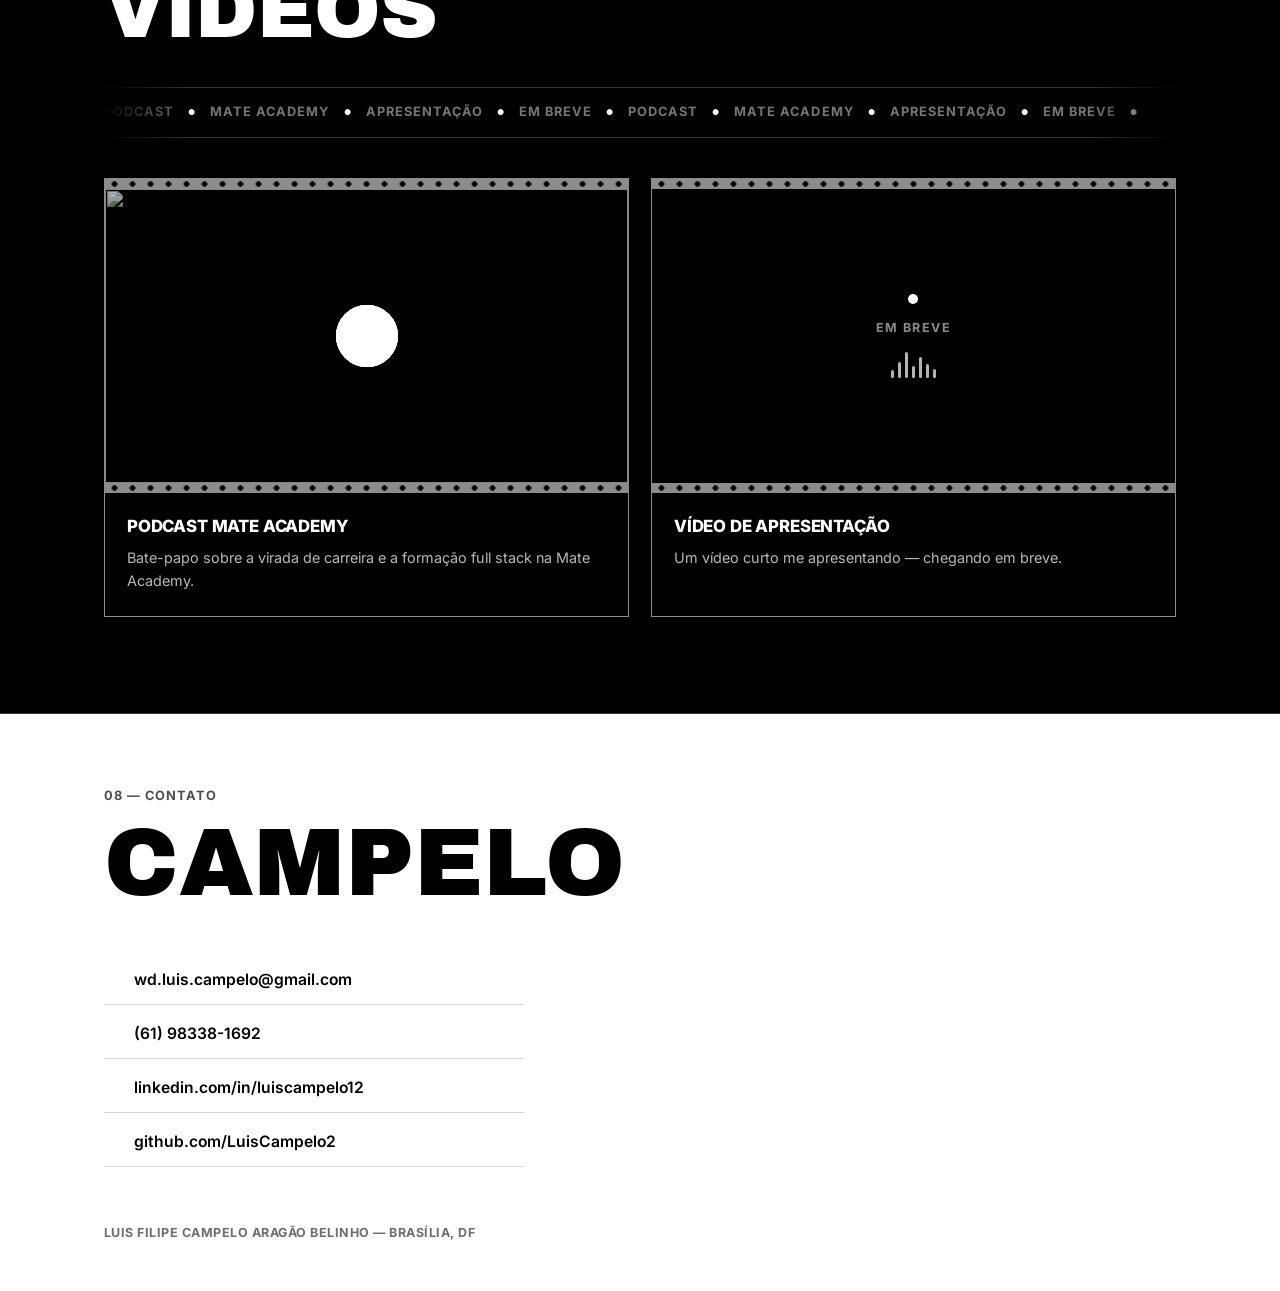
==== commit e1d9ffef: "melhorado sessao de projetos" ====
--- a/index.html
+++ b/index.html
@@ -274,66 +274,106 @@
     </section>
 
     <!-- Projetos -->
-    <section id="projetos" class="section">
+    <section id="projetos" class="section projects-section">
       <div class="wrap">
         <p class="section-kicker">03 — Trabalho</p>
         <h2 class="section-title">Projetos</h2>
-
-        <div class="projects-grid">
-          <article class="project-card">
-            <div class="project-card-head">
-              <h3>VestWeb</h3>
-              <a class="project-more-link" href="projetos/vestweb.html">
-                Ver mais
-                <i data-lucide="arrow-right" aria-hidden="true"></i>
-              </a>
-            </div>
-            <p>
-              Plataforma web educacional com área do aluno e área do professor, com integração
-              entre front-end e back-end e gerenciamento de dados.
-            </p>
-            <div class="project-stack">
-              <span class="project-stack-label">
-                <i data-lucide="terminal" aria-hidden="true"></i>
-                stack
-              </span>
-              <ul class="tag-list">
-                <li>React</li>
-                <li>Node.js</li>
-                <li>Express</li>
-                <li>SQL</li>
-                <li>PostgreSQL</li>
-              </ul>
-            </div>
-          </article>
-
-          <article class="project-card">
-            <div class="project-card-head">
-              <h3>Lift</h3>
-              <a class="project-more-link" href="projetos/lift.html">
-                Ver mais
-                <i data-lucide="arrow-right" aria-hidden="true"></i>
-              </a>
-            </div>
-            <p>
-              Plataforma de gestão para personal trainers, alunos e academias: gerenciamento de
-              treinos, evolução física, agenda de aulas, controle financeiro e sistema de
-              assinaturas.
-            </p>
-            <div class="project-stack">
-              <span class="project-stack-label">
-                <i data-lucide="terminal" aria-hidden="true"></i>
-                stack
-              </span>
-              <ul class="tag-list">
-                <li>React</li>
-                <li>Node.js</li>
-                <li>Express</li>
-                <li>SQL</li>
-                <li>PostgreSQL</li>
-              </ul>
-            </div>
-          </article>
+        <p class="flowchart-caption">Dois projetos, um palco só. Passe o mouse e navegue.</p>
+
+        <div class="carousel" id="projectsCarousel">
+          <p id="carouselStatus" class="visually-hidden" aria-live="polite">VestWeb, projeto 1 de 2</p>
+
+          <div class="carousel-stage">
+            <div class="filmstrip" aria-hidden="true"></div>
+
+            <div class="carousel-track">
+              <article class="carousel-slide" data-index="0">
+                <span class="slide-index" aria-hidden="true">01 / 02</span>
+                <span class="slide-spotlight" aria-hidden="true"></span>
+
+                <div class="slide-logo">
+                  <img src="assets/img/logos/vestweb-mark.webp" alt="Logo VestWeb" loading="lazy">
+                </div>
+
+                <div class="slide-content">
+                  <h3>VestWeb</h3>
+                  <p>
+                    Plataforma web educacional com área do aluno e área do professor, com
+                    integração entre front-end e back-end e gerenciamento de dados.
+                  </p>
+                  <div class="project-stack">
+                    <span class="project-stack-label">
+                      <i data-lucide="terminal" aria-hidden="true"></i>
+                      stack
+                    </span>
+                    <ul class="tag-list">
+                      <li>React</li>
+                      <li>Node.js</li>
+                      <li>Express</li>
+                      <li>SQL</li>
+                      <li>PostgreSQL</li>
+                    </ul>
+                  </div>
+                  <a class="project-more-link" href="projetos/vestweb.html">
+                    Ver mais
+                    <i data-lucide="arrow-right" aria-hidden="true"></i>
+                  </a>
+                </div>
+              </article>
+
+              <article class="carousel-slide" data-index="1">
+                <span class="slide-index" aria-hidden="true">02 / 02</span>
+                <span class="slide-spotlight" aria-hidden="true"></span>
+
+                <div class="slide-logo slide-logo-lift">
+                  <img src="assets/img/logos/lift-wordmark.webp" alt="Logo Lift" loading="lazy">
+                </div>
+
+                <div class="slide-content">
+                  <h3>Lift</h3>
+                  <p>
+                    Plataforma de gestão para personal trainers, alunos e academias: gerenciamento
+                    de treinos, evolução física, agenda de aulas, controle financeiro e sistema de
+                    assinaturas.
+                  </p>
+                  <div class="project-stack">
+                    <span class="project-stack-label">
+                      <i data-lucide="terminal" aria-hidden="true"></i>
+                      stack
+                    </span>
+                    <ul class="tag-list">
+                      <li>React</li>
+                      <li>Node.js</li>
+                      <li>Express</li>
+                      <li>SQL</li>
+                      <li>PostgreSQL</li>
+                    </ul>
+                  </div>
+                  <a class="project-more-link" href="projetos/lift.html">
+                    Ver mais
+                    <i data-lucide="arrow-right" aria-hidden="true"></i>
+                  </a>
+                </div>
+              </article>
+            </div>
+
+            <div class="filmstrip" aria-hidden="true"></div>
+          </div>
+
+          <div class="carousel-controls">
+            <button class="carousel-arrow carousel-prev" type="button" aria-label="Projeto anterior">
+              <i data-lucide="arrow-left" aria-hidden="true"></i>
+            </button>
+
+            <div class="carousel-dots" role="tablist" aria-label="Selecionar projeto">
+              <button class="carousel-dot" type="button" data-index="0" aria-label="Ir para VestWeb"></button>
+              <button class="carousel-dot" type="button" data-index="1" aria-label="Ir para Lift"></button>
+            </div>
+
+            <button class="carousel-arrow carousel-next" type="button" aria-label="Próximo projeto">
+              <i data-lucide="arrow-right" aria-hidden="true"></i>
+            </button>
+          </div>
         </div>
       </div>
     </section>
@@ -634,5 +674,6 @@
   <script src="https://unpkg.com/lucide@0.260.0/dist/umd/lucide.js"></script>
   <script src="assets/js/main.js"></script>
   <script src="assets/js/video-embed.js"></script>
+  <script src="assets/js/carousel.js"></script>
 </body>
 </html>
--- a/assets/css/style.css
+++ b/assets/css/style.css
@@ -826,34 +826,16 @@
 }
 
 /* Projects ---------------------------------------------------------------- */
-.projects-grid {
-  display: grid;
-  grid-template-columns: repeat(auto-fit, minmax(320px, 1fr));
-  gap: 22px;
-}
-
-.project-card {
-  border: 1px solid var(--card-border);
-  padding: 28px;
-  background: var(--card-bg);
-  color: var(--card-fg);
-  transition: transform var(--transition);
-}
-
-.project-card:hover {
-  transform: translateY(-3px);
-}
-
-.project-card-head {
-  display: flex;
-  align-items: center;
-  justify-content: space-between;
-  margin-bottom: 14px;
-}
-
-.project-card-head h3 {
-  font-size: 1.2rem;
-  color: var(--card-fg);
+.visually-hidden {
+  position: absolute;
+  width: 1px;
+  height: 1px;
+  padding: 0;
+  margin: -1px;
+  overflow: hidden;
+  clip: rect(0, 0, 0, 0);
+  white-space: nowrap;
+  border: 0;
 }
 
 .project-more-link {
@@ -886,7 +868,7 @@
   transform: translateX(2px);
 }
 
-.project-card p {
+.slide-content p {
   color: var(--card-muted);
   font-size: 0.94rem;
   margin-bottom: 18px;
@@ -943,8 +925,8 @@
     animation: caret-blink 1.1s steps(1) infinite;
   }
 
-  .project-card:hover .project-stack-label::after,
-  .project-card:focus-within .project-stack-label::after {
+  .carousel-slide:hover .project-stack-label::after,
+  .carousel-slide:focus-within .project-stack-label::after {
     display: none;
   }
 
@@ -960,8 +942,8 @@
   .project-stack .tag-list li:nth-child(4) { transition-delay: 220ms; }
   .project-stack .tag-list li:nth-child(5) { transition-delay: 280ms; }
 
-  .project-card:hover .project-stack .tag-list li,
-  .project-card:focus-within .project-stack .tag-list li {
+  .carousel-slide:hover .project-stack .tag-list li,
+  .carousel-slide:focus-within .project-stack .tag-list li {
     opacity: 1;
     transform: translateX(0);
   }
@@ -970,6 +952,199 @@
 @keyframes caret-blink {
   0%, 45% { opacity: 1; }
   50%, 100% { opacity: 0; }
+}
+
+/* Projetos — carrossel spotlight ------------------------------------------- */
+.carousel {
+  position: relative;
+}
+
+.carousel-stage {
+  position: relative;
+  overflow: hidden;
+  border: 1px solid var(--card-border);
+  background: #000;
+}
+
+.carousel-track {
+  display: flex;
+  transition: transform 650ms cubic-bezier(0.65, 0, 0.35, 1);
+}
+
+.carousel-slide {
+  position: relative;
+  flex: 0 0 100%;
+  width: 100%;
+  min-height: 560px;
+  display: grid;
+  grid-template-columns: 1fr 1fr;
+  align-items: center;
+  gap: 32px;
+  padding: 72px 64px;
+  overflow: hidden;
+  color: var(--card-fg);
+}
+
+.carousel-slide::before {
+  content: "";
+  position: absolute;
+  inset: 0;
+  z-index: 1;
+  background: radial-gradient(circle 240px at var(--mx, 50%) var(--my, 50%), rgba(255, 255, 255, 0.09), transparent 70%);
+  opacity: 0;
+  transition: opacity 300ms ease;
+  pointer-events: none;
+}
+
+@media (hover: hover) and (pointer: fine) {
+  .carousel-slide:hover::before {
+    opacity: 1;
+  }
+}
+
+.slide-index {
+  position: absolute;
+  top: 26px;
+  left: 32px;
+  z-index: 2;
+  font-size: 0.78rem;
+  font-weight: 700;
+  letter-spacing: 0.12em;
+  color: var(--card-faint);
+}
+
+.slide-spotlight {
+  position: absolute;
+  top: 50%;
+  left: 25%;
+  width: 520px;
+  height: 520px;
+  transform: translate(-50%, -50%) scale(0.7);
+  border-radius: 50%;
+  background: radial-gradient(circle, rgba(255, 255, 255, 0.16) 0%, rgba(255, 255, 255, 0.04) 45%, transparent 72%);
+  opacity: 0;
+  pointer-events: none;
+}
+
+.slide-logo {
+  position: relative;
+  z-index: 2;
+  display: flex;
+  align-items: center;
+  justify-content: center;
+  min-height: 220px;
+}
+
+.slide-logo img {
+  max-width: 78%;
+  max-height: 230px;
+  filter: grayscale(1) brightness(0.32) contrast(1.05);
+  transform: scale(0.92);
+  transition: filter 900ms ease, transform 900ms ease;
+}
+
+.slide-logo-lift img {
+  max-width: 88%;
+}
+
+.slide-content {
+  position: relative;
+  z-index: 2;
+}
+
+.slide-content h3 {
+  font-size: clamp(1.6rem, 3vw, 2.4rem);
+  margin-bottom: 14px;
+}
+
+.carousel-slide.is-active .slide-logo img {
+  filter: grayscale(0) brightness(1) contrast(1) drop-shadow(0 0 30px rgba(255, 255, 255, 0.18));
+  transform: scale(1);
+}
+
+.carousel-slide.is-active .slide-spotlight {
+  animation: spotlight-ignite 1100ms steps(12) forwards;
+}
+
+@keyframes spotlight-ignite {
+  0% { opacity: 0; transform: translate(-50%, -50%) scale(0.6); }
+  12% { opacity: 0.5; }
+  24% { opacity: 0.1; }
+  36% { opacity: 0.7; }
+  48% { opacity: 0.25; }
+  65% { opacity: 0.9; transform: translate(-50%, -50%) scale(1.02); }
+  100% { opacity: 1; transform: translate(-50%, -50%) scale(1); }
+}
+
+.carousel-controls {
+  display: flex;
+  align-items: center;
+  justify-content: center;
+  gap: 24px;
+  margin-top: 28px;
+}
+
+.carousel-arrow {
+  display: inline-flex;
+  align-items: center;
+  justify-content: center;
+  width: 46px;
+  height: 46px;
+  border-radius: 50%;
+  border: 1px solid var(--line);
+  color: var(--fg);
+  transition: background var(--transition), color var(--transition), border-color var(--transition);
+}
+
+.carousel-arrow:hover {
+  background: var(--fg);
+  color: var(--bg);
+  border-color: var(--fg);
+}
+
+.carousel-dots {
+  display: flex;
+  gap: 10px;
+}
+
+.carousel-dot {
+  width: 10px;
+  height: 10px;
+  border-radius: 50%;
+  border: 1px solid var(--fg);
+  background: transparent;
+  transition: background var(--transition), transform var(--transition);
+}
+
+.carousel-dot:hover {
+  transform: scale(1.2);
+}
+
+.carousel-dot.is-active {
+  background: var(--fg);
+}
+
+@media (max-width: 860px) {
+  .carousel-slide {
+    grid-template-columns: 1fr;
+    padding: 56px 28px 40px;
+    min-height: 0;
+    gap: 20px;
+  }
+
+  .slide-logo {
+    min-height: 140px;
+  }
+
+  .slide-logo img {
+    max-height: 130px;
+  }
+
+  .slide-spotlight {
+    left: 50%;
+    width: 320px;
+    height: 320px;
+  }
 }
 
 /* Timeline (Experiência) ---------------------------------------------------- */
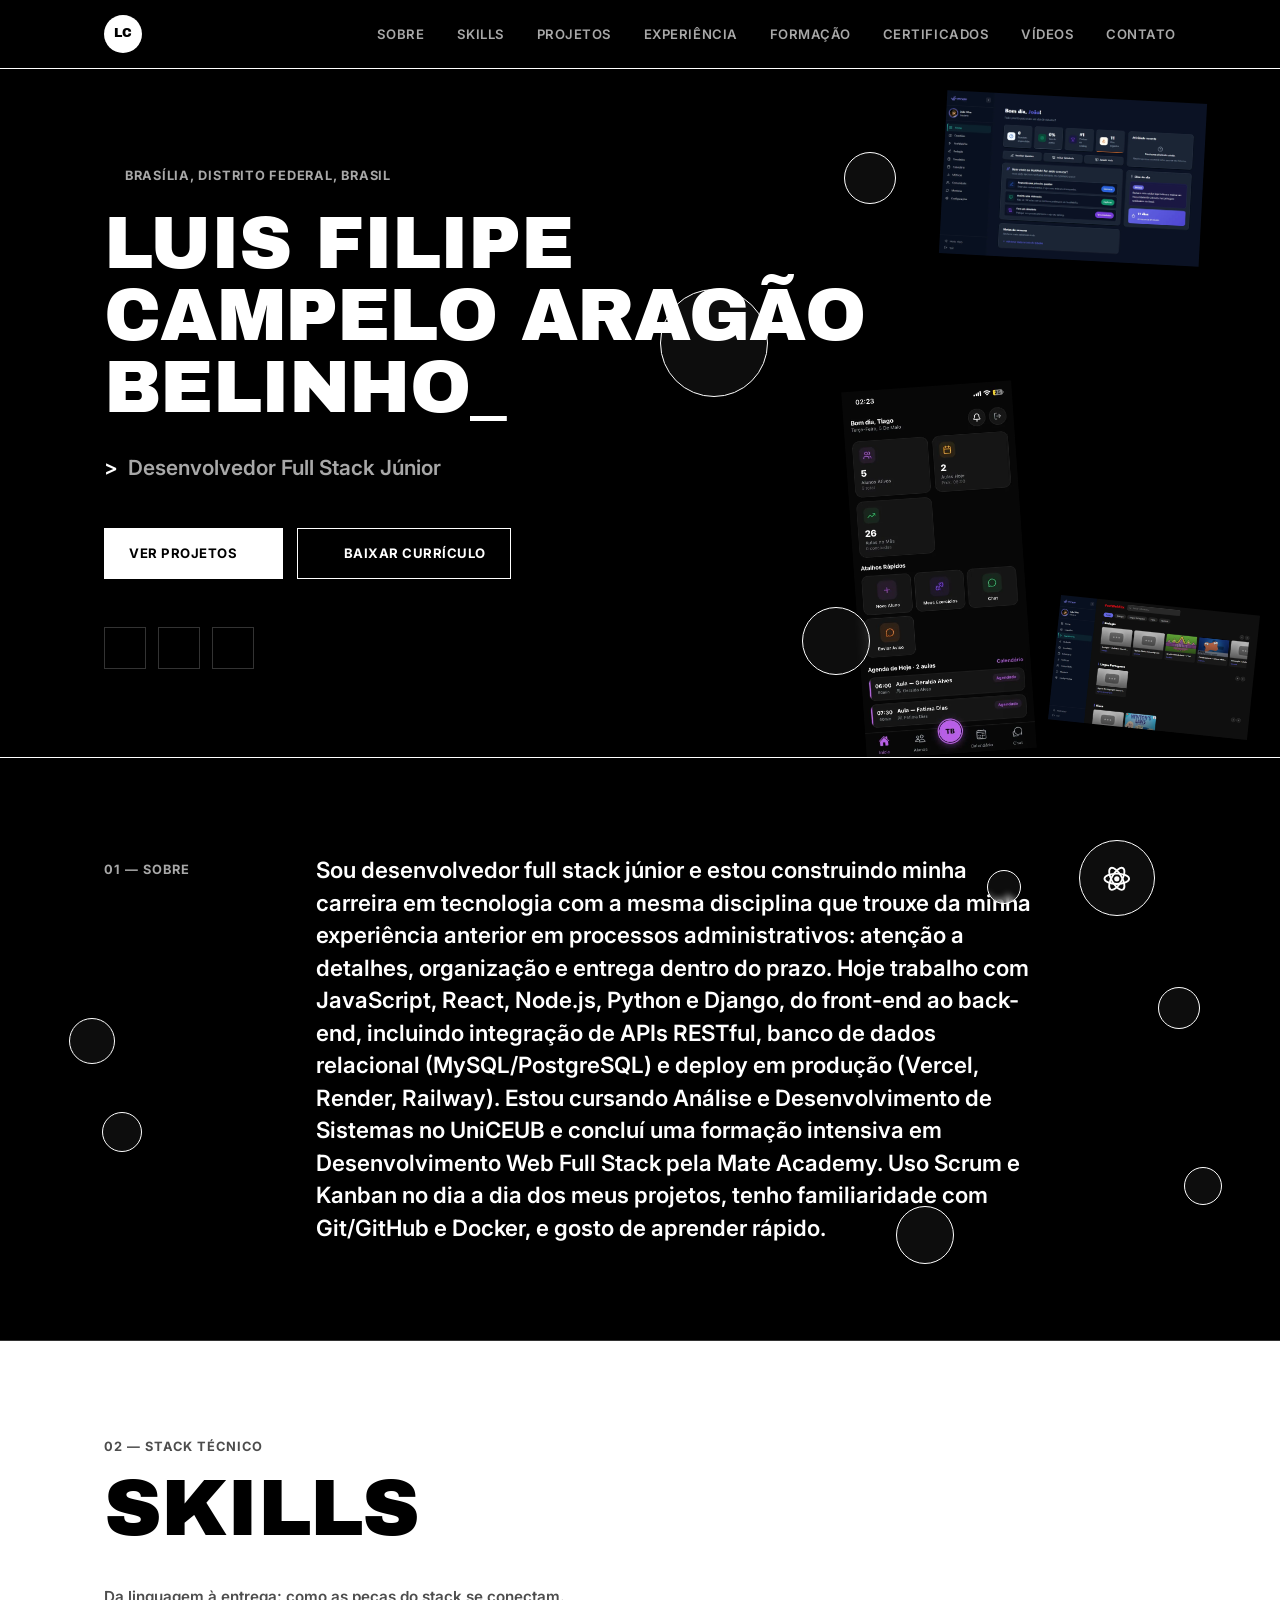
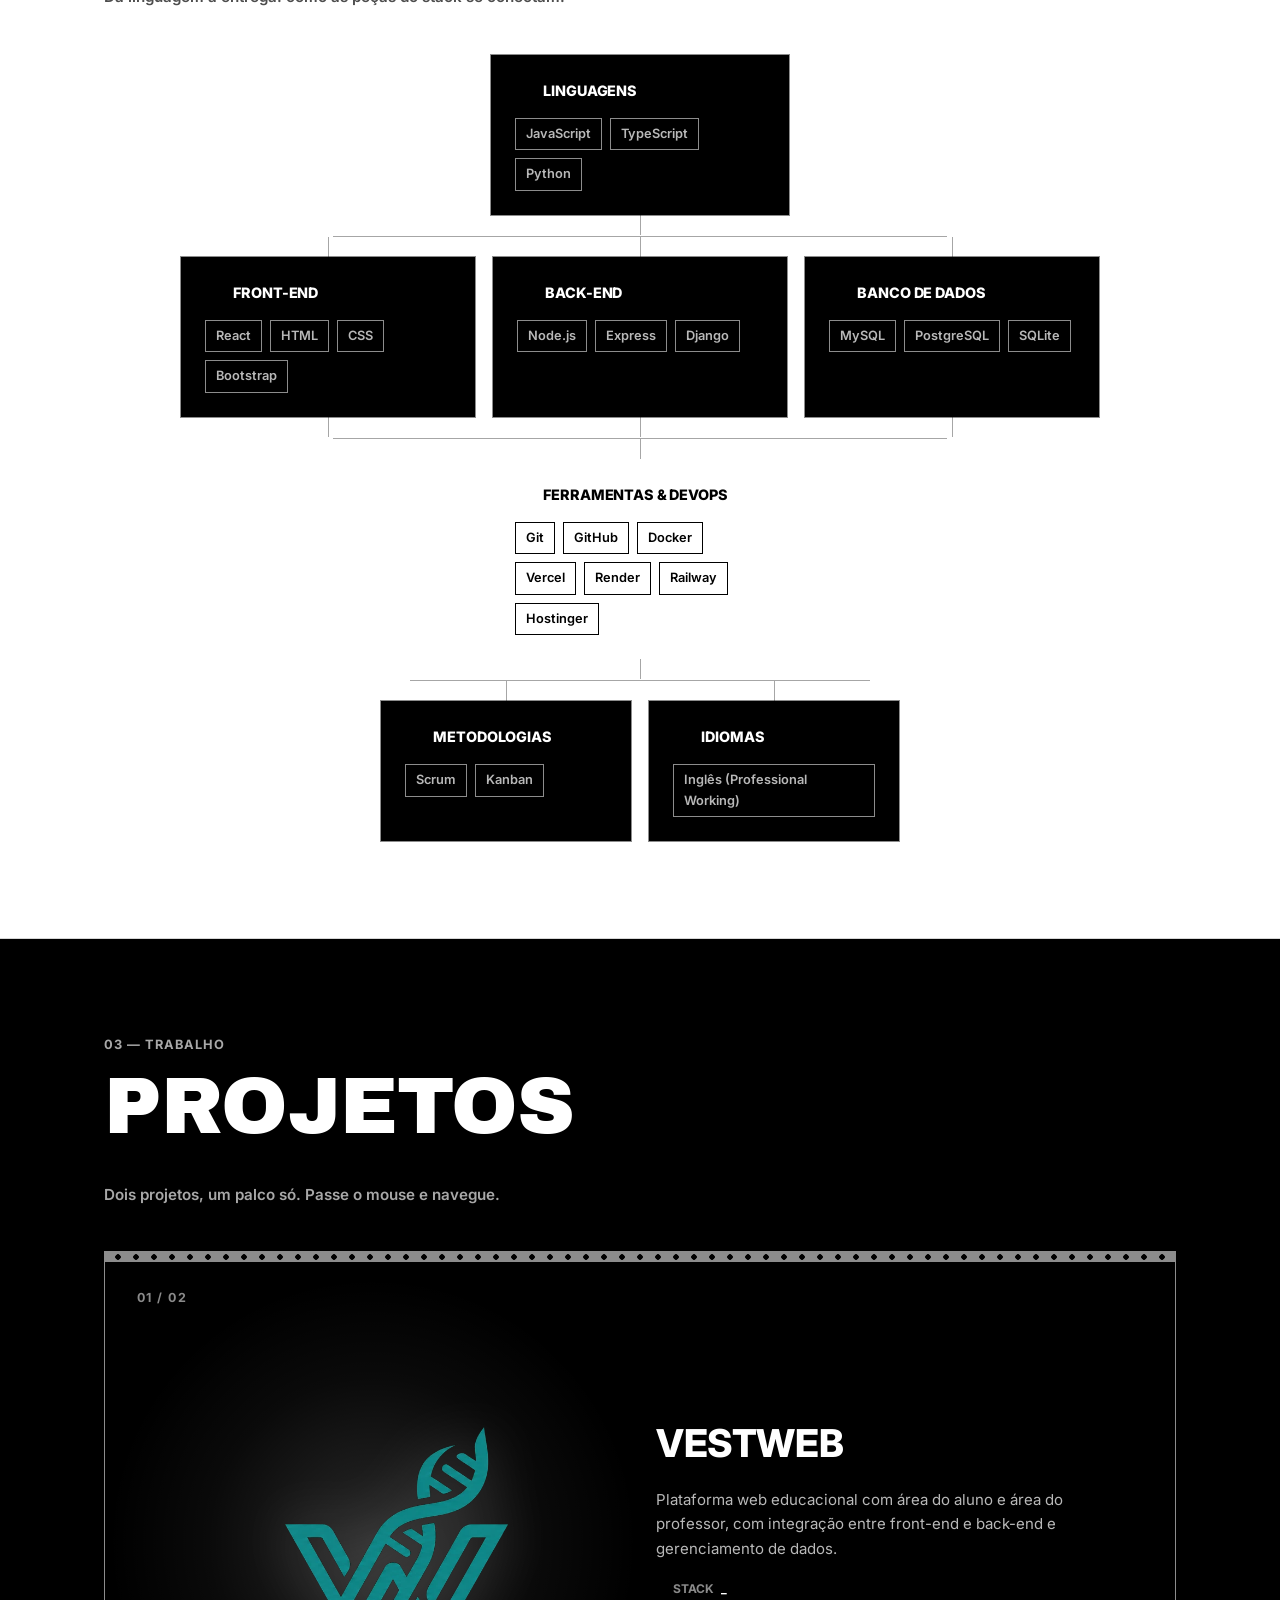
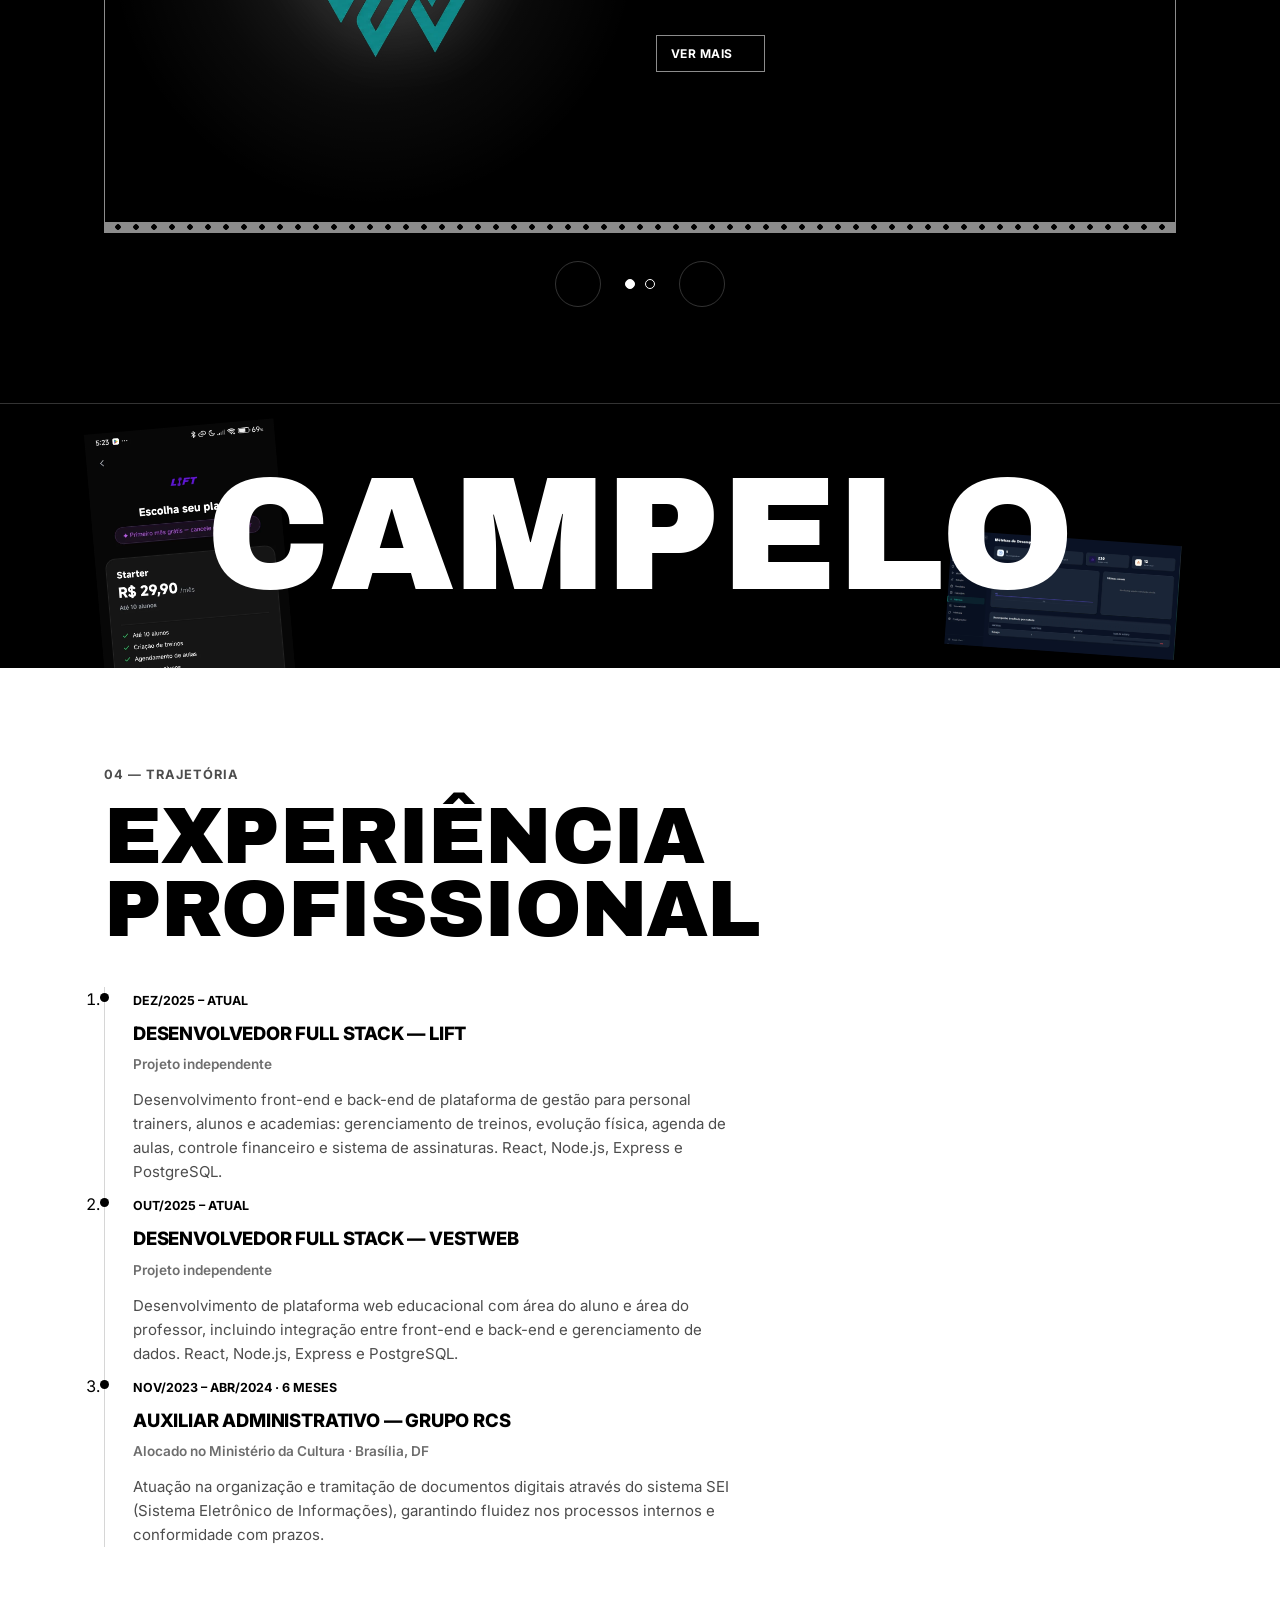
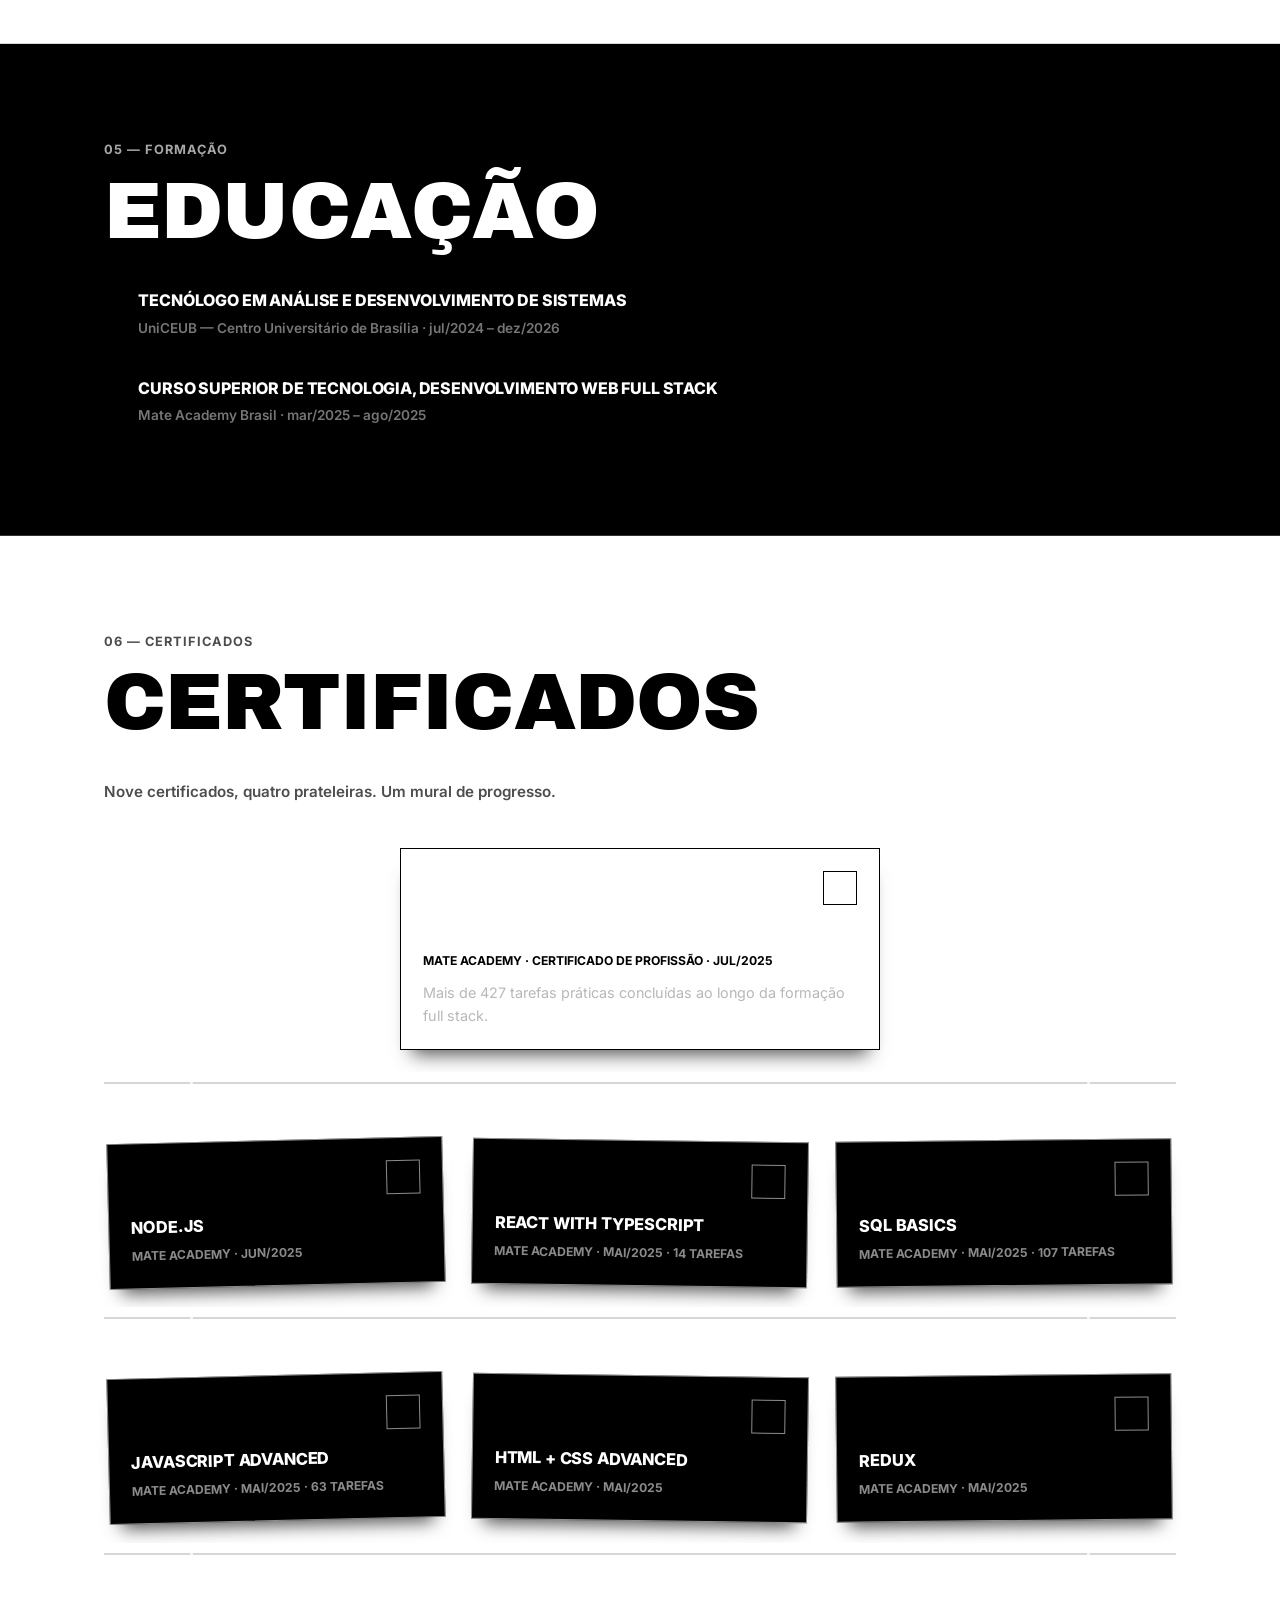
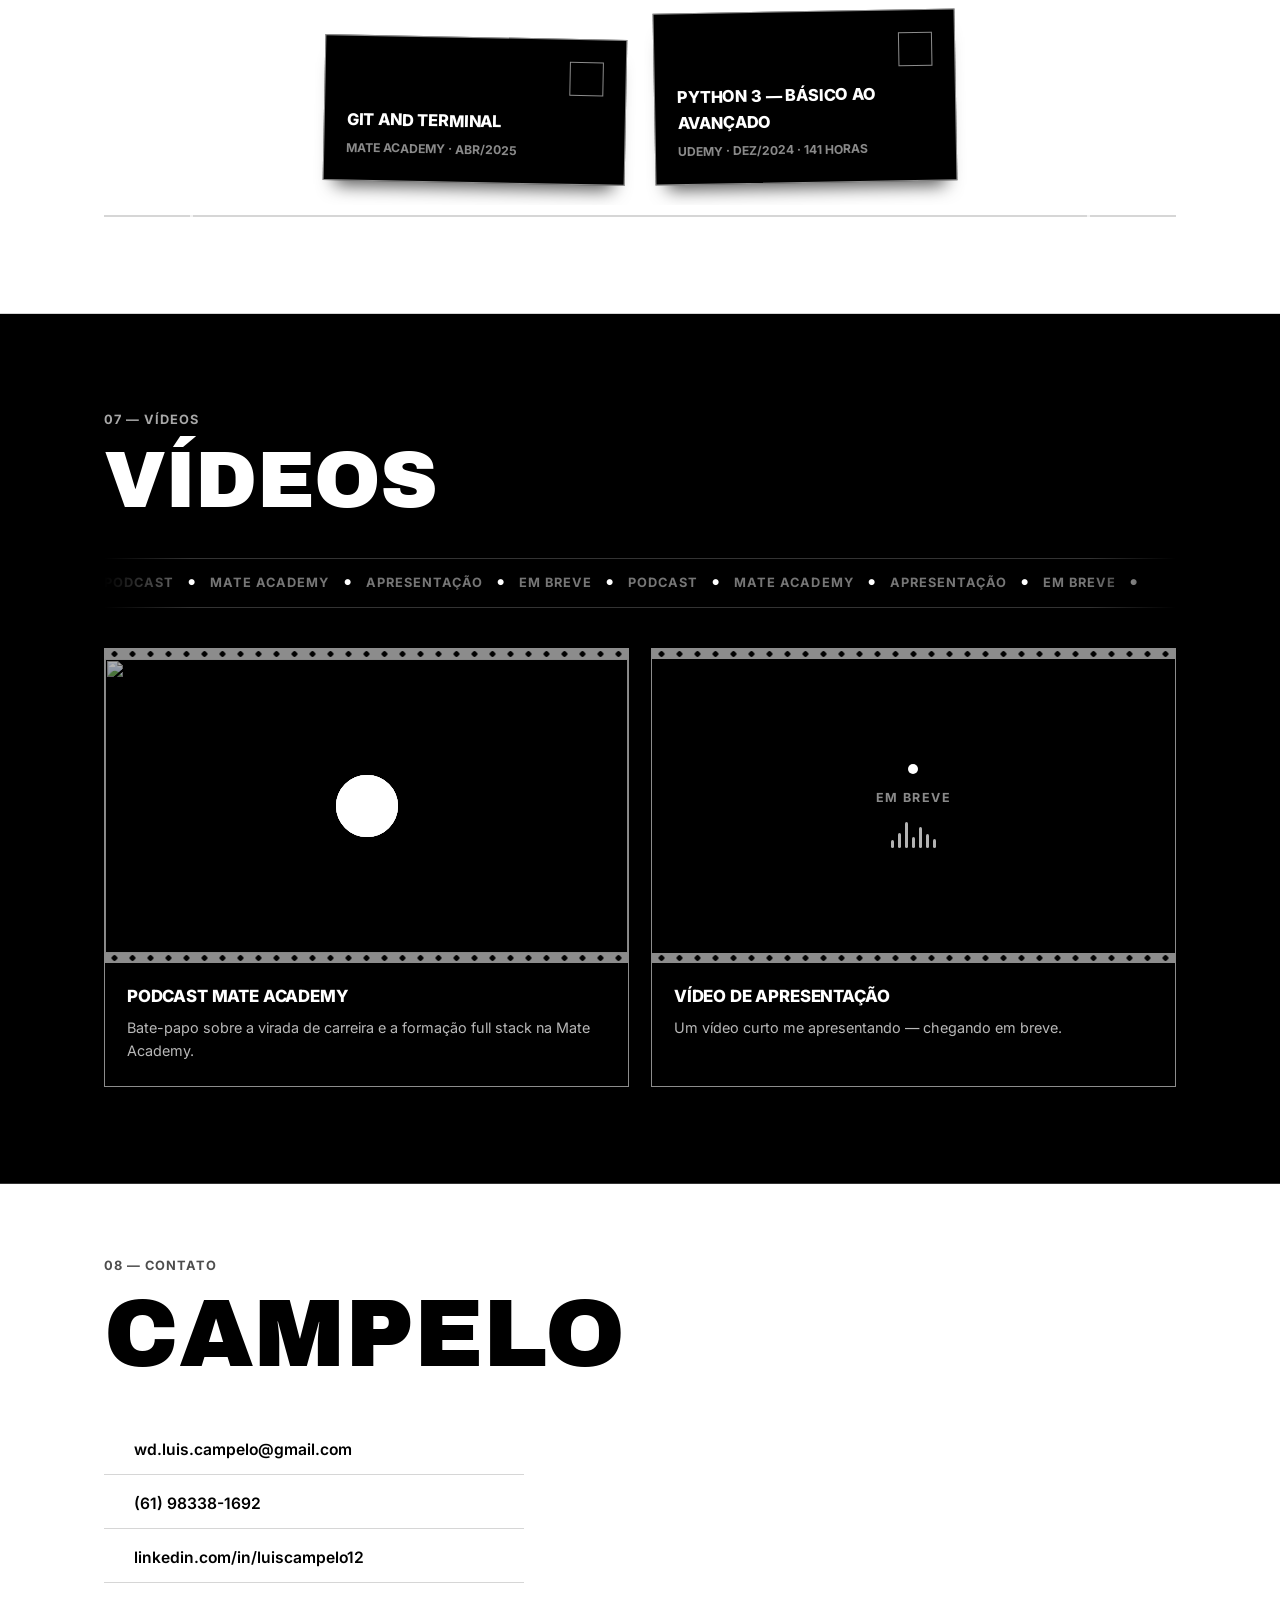
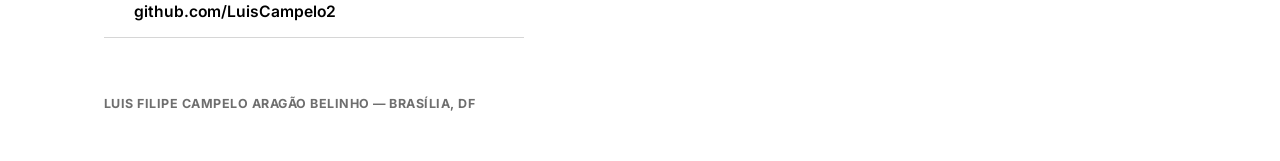
==== commit a083594d: "melhorado sessao de certificados" ====
--- a/index.html
+++ b/index.html
@@ -469,106 +469,128 @@
         <p class="section-kicker">06 — Certificados</p>
         <h2 class="section-title">Certificados</h2>
 
-        <div class="certificates-grid">
-          <article class="certificate-card certificate-card-featured">
-            <div class="certificate-card-head">
-              <i data-lucide="award" aria-hidden="true"></i>
-              <a href="assets/certificados/full-stack-developer.pdf" target="_blank" rel="noopener noreferrer" aria-label="Abrir certificado Full-stack Developer em PDF">
-                <i data-lucide="arrow-up-right" aria-hidden="true"></i>
-              </a>
-            </div>
-            <h3>Full-stack Developer</h3>
-            <p class="certificate-meta">Mate Academy · Certificado de profissão · Jul/2025</p>
-            <p>Mais de 427 tarefas práticas concluídas ao longo da formação full stack.</p>
-          </article>
-
-          <article class="certificate-card">
-            <div class="certificate-card-head">
-              <i data-lucide="server" aria-hidden="true"></i>
-              <a href="assets/certificados/node-js.pdf" target="_blank" rel="noopener noreferrer" aria-label="Abrir certificado Node.js em PDF">
-                <i data-lucide="arrow-up-right" aria-hidden="true"></i>
-              </a>
-            </div>
-            <h3>Node.js</h3>
-            <p class="certificate-meta">Mate Academy · Jun/2025</p>
-          </article>
-
-          <article class="certificate-card">
-            <div class="certificate-card-head">
-              <i data-lucide="atom" aria-hidden="true"></i>
-              <a href="assets/certificados/react-typescript.pdf" target="_blank" rel="noopener noreferrer" aria-label="Abrir certificado React with TypeScript em PDF">
-                <i data-lucide="arrow-up-right" aria-hidden="true"></i>
-              </a>
-            </div>
-            <h3>React with TypeScript</h3>
-            <p class="certificate-meta">Mate Academy · Mai/2025 · 14 tarefas</p>
-          </article>
-
-          <article class="certificate-card">
-            <div class="certificate-card-head">
-              <i data-lucide="database" aria-hidden="true"></i>
-              <a href="assets/certificados/sql-basics.pdf" target="_blank" rel="noopener noreferrer" aria-label="Abrir certificado SQL Basics em PDF">
-                <i data-lucide="arrow-up-right" aria-hidden="true"></i>
-              </a>
-            </div>
-            <h3>SQL Basics</h3>
-            <p class="certificate-meta">Mate Academy · Mai/2025 · 107 tarefas</p>
-          </article>
-
-          <article class="certificate-card">
-            <div class="certificate-card-head">
-              <i data-lucide="braces" aria-hidden="true"></i>
-              <a href="assets/certificados/javascript-advanced.pdf" target="_blank" rel="noopener noreferrer" aria-label="Abrir certificado JavaScript Advanced em PDF">
-                <i data-lucide="arrow-up-right" aria-hidden="true"></i>
-              </a>
-            </div>
-            <h3>JavaScript Advanced</h3>
-            <p class="certificate-meta">Mate Academy · Mai/2025 · 63 tarefas</p>
-          </article>
-
-          <article class="certificate-card">
-            <div class="certificate-card-head">
-              <i data-lucide="layout-panel-left" aria-hidden="true"></i>
-              <a href="assets/certificados/html-css-advanced.pdf" target="_blank" rel="noopener noreferrer" aria-label="Abrir certificado HTML + CSS Advanced em PDF">
-                <i data-lucide="arrow-up-right" aria-hidden="true"></i>
-              </a>
-            </div>
-            <h3>HTML + CSS Advanced</h3>
-            <p class="certificate-meta">Mate Academy · Mai/2025</p>
-          </article>
-
-          <article class="certificate-card">
-            <div class="certificate-card-head">
-              <i data-lucide="layers" aria-hidden="true"></i>
-              <a href="assets/certificados/redux.pdf" target="_blank" rel="noopener noreferrer" aria-label="Abrir certificado Redux em PDF">
-                <i data-lucide="arrow-up-right" aria-hidden="true"></i>
-              </a>
-            </div>
-            <h3>Redux</h3>
-            <p class="certificate-meta">Mate Academy · Mai/2025</p>
-          </article>
-
-          <article class="certificate-card">
-            <div class="certificate-card-head">
-              <i data-lucide="git-branch" aria-hidden="true"></i>
-              <a href="assets/certificados/git-terminal.pdf" target="_blank" rel="noopener noreferrer" aria-label="Abrir certificado Git and Terminal em PDF">
-                <i data-lucide="arrow-up-right" aria-hidden="true"></i>
-              </a>
-            </div>
-            <h3>Git and Terminal</h3>
-            <p class="certificate-meta">Mate Academy · Abr/2025</p>
-          </article>
-
-          <article class="certificate-card">
-            <div class="certificate-card-head">
-              <i data-lucide="binary" aria-hidden="true"></i>
-              <a href="assets/certificados/python-3-udemy.pdf" target="_blank" rel="noopener noreferrer" aria-label="Abrir certificado Python 3 em PDF">
-                <i data-lucide="arrow-up-right" aria-hidden="true"></i>
-              </a>
-            </div>
-            <h3>Python 3 — Básico ao Avançado</h3>
-            <p class="certificate-meta">Udemy · Dez/2024 · 141 horas</p>
-          </article>
+        <p class="flowchart-caption">Nove certificados, quatro prateleiras. Um mural de progresso.</p>
+
+        <div class="shelves">
+          <div class="shelf-unit shelf-unit-feature">
+            <div class="shelf-row shelf-row-1">
+              <article class="certificate-card certificate-card-featured shelf-item">
+                <div class="certificate-card-head">
+                  <i data-lucide="award" aria-hidden="true"></i>
+                  <a href="assets/certificados/full-stack-developer.pdf" target="_blank" rel="noopener noreferrer" aria-label="Abrir certificado Full-stack Developer em PDF">
+                    <i data-lucide="arrow-up-right" aria-hidden="true"></i>
+                  </a>
+                </div>
+                <h3>Full-stack Developer</h3>
+                <p class="certificate-meta">Mate Academy · Certificado de profissão · Jul/2025</p>
+                <p>Mais de 427 tarefas práticas concluídas ao longo da formação full stack.</p>
+              </article>
+            </div>
+            <div class="shelf-board" aria-hidden="true"></div>
+          </div>
+
+          <div class="shelf-unit">
+            <div class="shelf-row shelf-row-3">
+              <article class="certificate-card shelf-item">
+                <div class="certificate-card-head">
+                  <i data-lucide="server" aria-hidden="true"></i>
+                  <a href="assets/certificados/node-js.pdf" target="_blank" rel="noopener noreferrer" aria-label="Abrir certificado Node.js em PDF">
+                    <i data-lucide="arrow-up-right" aria-hidden="true"></i>
+                  </a>
+                </div>
+                <h3>Node.js</h3>
+                <p class="certificate-meta">Mate Academy · Jun/2025</p>
+              </article>
+
+              <article class="certificate-card shelf-item">
+                <div class="certificate-card-head">
+                  <i data-lucide="atom" aria-hidden="true"></i>
+                  <a href="assets/certificados/react-typescript.pdf" target="_blank" rel="noopener noreferrer" aria-label="Abrir certificado React with TypeScript em PDF">
+                    <i data-lucide="arrow-up-right" aria-hidden="true"></i>
+                  </a>
+                </div>
+                <h3>React with TypeScript</h3>
+                <p class="certificate-meta">Mate Academy · Mai/2025 · 14 tarefas</p>
+              </article>
+
+              <article class="certificate-card shelf-item">
+                <div class="certificate-card-head">
+                  <i data-lucide="database" aria-hidden="true"></i>
+                  <a href="assets/certificados/sql-basics.pdf" target="_blank" rel="noopener noreferrer" aria-label="Abrir certificado SQL Basics em PDF">
+                    <i data-lucide="arrow-up-right" aria-hidden="true"></i>
+                  </a>
+                </div>
+                <h3>SQL Basics</h3>
+                <p class="certificate-meta">Mate Academy · Mai/2025 · 107 tarefas</p>
+              </article>
+            </div>
+            <div class="shelf-board" aria-hidden="true"></div>
+          </div>
+
+          <div class="shelf-unit">
+            <div class="shelf-row shelf-row-3">
+              <article class="certificate-card shelf-item">
+                <div class="certificate-card-head">
+                  <i data-lucide="braces" aria-hidden="true"></i>
+                  <a href="assets/certificados/javascript-advanced.pdf" target="_blank" rel="noopener noreferrer" aria-label="Abrir certificado JavaScript Advanced em PDF">
+                    <i data-lucide="arrow-up-right" aria-hidden="true"></i>
+                  </a>
+                </div>
+                <h3>JavaScript Advanced</h3>
+                <p class="certificate-meta">Mate Academy · Mai/2025 · 63 tarefas</p>
+              </article>
+
+              <article class="certificate-card shelf-item">
+                <div class="certificate-card-head">
+                  <i data-lucide="layout-panel-left" aria-hidden="true"></i>
+                  <a href="assets/certificados/html-css-advanced.pdf" target="_blank" rel="noopener noreferrer" aria-label="Abrir certificado HTML + CSS Advanced em PDF">
+                    <i data-lucide="arrow-up-right" aria-hidden="true"></i>
+                  </a>
+                </div>
+                <h3>HTML + CSS Advanced</h3>
+                <p class="certificate-meta">Mate Academy · Mai/2025</p>
+              </article>
+
+              <article class="certificate-card shelf-item">
+                <div class="certificate-card-head">
+                  <i data-lucide="layers" aria-hidden="true"></i>
+                  <a href="assets/certificados/redux.pdf" target="_blank" rel="noopener noreferrer" aria-label="Abrir certificado Redux em PDF">
+                    <i data-lucide="arrow-up-right" aria-hidden="true"></i>
+                  </a>
+                </div>
+                <h3>Redux</h3>
+                <p class="certificate-meta">Mate Academy · Mai/2025</p>
+              </article>
+            </div>
+            <div class="shelf-board" aria-hidden="true"></div>
+          </div>
+
+          <div class="shelf-unit">
+            <div class="shelf-row shelf-row-2">
+              <article class="certificate-card shelf-item">
+                <div class="certificate-card-head">
+                  <i data-lucide="git-branch" aria-hidden="true"></i>
+                  <a href="assets/certificados/git-terminal.pdf" target="_blank" rel="noopener noreferrer" aria-label="Abrir certificado Git and Terminal em PDF">
+                    <i data-lucide="arrow-up-right" aria-hidden="true"></i>
+                  </a>
+                </div>
+                <h3>Git and Terminal</h3>
+                <p class="certificate-meta">Mate Academy · Abr/2025</p>
+              </article>
+
+              <article class="certificate-card shelf-item">
+                <div class="certificate-card-head">
+                  <i data-lucide="binary" aria-hidden="true"></i>
+                  <a href="assets/certificados/python-3-udemy.pdf" target="_blank" rel="noopener noreferrer" aria-label="Abrir certificado Python 3 em PDF">
+                    <i data-lucide="arrow-up-right" aria-hidden="true"></i>
+                  </a>
+                </div>
+                <h3>Python 3 — Básico ao Avançado</h3>
+                <p class="certificate-meta">Udemy · Dez/2024 · 141 horas</p>
+              </article>
+            </div>
+            <div class="shelf-board" aria-hidden="true"></div>
+          </div>
         </div>
       </div>
     </section>
--- a/assets/css/style.css
+++ b/assets/css/style.css
@@ -1226,11 +1226,102 @@
   color: var(--fg);
 }
 
-/* Certificados ----------------------------------------------------------------- */
-.certificates-grid {
+/* Certificados — prateleiras ----------------------------------------------------- */
+.shelves {
+  display: flex;
+  flex-direction: column;
+  gap: 56px;
+}
+
+.shelf-unit {
+  display: flex;
+  flex-direction: column;
+}
+
+.shelf-row {
   display: grid;
-  grid-template-columns: repeat(auto-fit, minmax(240px, 1fr));
-  gap: 14px;
+  gap: 28px;
+  align-items: end;
+  padding: 0 4px 22px;
+}
+
+.shelf-row-1 {
+  grid-template-columns: minmax(0, 480px);
+  justify-content: center;
+}
+
+.shelf-row-2 {
+  grid-template-columns: repeat(2, 1fr);
+  max-width: 640px;
+  margin: 0 auto;
+}
+
+.shelf-row-3 {
+  grid-template-columns: repeat(3, 1fr);
+}
+
+.shelf-board {
+  position: relative;
+  height: 12px;
+  background: var(--paper);
+  border-bottom: 2px solid var(--line);
+  box-shadow: 0 22px 26px -14px rgba(0, 0, 0, 0.55);
+}
+
+.shelf-board::before,
+.shelf-board::after {
+  content: "";
+  position: absolute;
+  top: 100%;
+  width: 3px;
+  height: 20px;
+  background: var(--paper);
+  opacity: 0.7;
+}
+
+.shelf-board::before {
+  left: 8%;
+}
+
+.shelf-board::after {
+  right: 8%;
+}
+
+.shelf-item {
+  box-shadow: 0 16px 18px -12px rgba(0, 0, 0, 0.7);
+  transition: transform var(--transition), box-shadow var(--transition);
+}
+
+.shelf-item:hover {
+  transform: translateY(-5px) rotate(0deg);
+  box-shadow: 0 26px 26px -14px rgba(0, 0, 0, 0.75);
+}
+
+@media (min-width: 641px) {
+  .shelf-row-3 .shelf-item:nth-child(1) { transform: rotate(-1.4deg); }
+  .shelf-row-3 .shelf-item:nth-child(2) { transform: rotate(0.8deg); }
+  .shelf-row-3 .shelf-item:nth-child(3) { transform: rotate(-0.6deg); }
+  .shelf-row-2 .shelf-item:nth-child(1) { transform: rotate(1.1deg); }
+  .shelf-row-2 .shelf-item:nth-child(2) { transform: rotate(-1deg); }
+}
+
+@media (max-width: 640px) {
+  .shelf-row-2,
+  .shelf-row-3 {
+    grid-template-columns: 1fr;
+    max-width: 340px;
+    margin: 0 auto;
+    justify-items: center;
+  }
+
+  .shelf-row-2 .shelf-item,
+  .shelf-row-3 .shelf-item {
+    width: 100%;
+  }
+
+  .shelf-item:hover {
+    transform: translateY(-5px);
+  }
 }
 
 .certificate-card {
@@ -1241,12 +1332,7 @@
   transition: transform var(--transition);
 }
 
-.certificate-card:hover {
-  transform: translateY(-3px);
-}
-
 .certificate-card-featured {
-  grid-column: span 2;
   background: var(--card-fg);
   color: var(--card-bg);
   border-color: var(--card-bg);
@@ -1317,12 +1403,6 @@
   margin-top: 10px;
   color: var(--card-muted);
   font-size: 0.9rem;
-}
-
-@media (max-width: 640px) {
-  .certificate-card-featured {
-    grid-column: span 1;
-  }
 }
 
 /* Vídeos -------------------------------------------------------------------- */
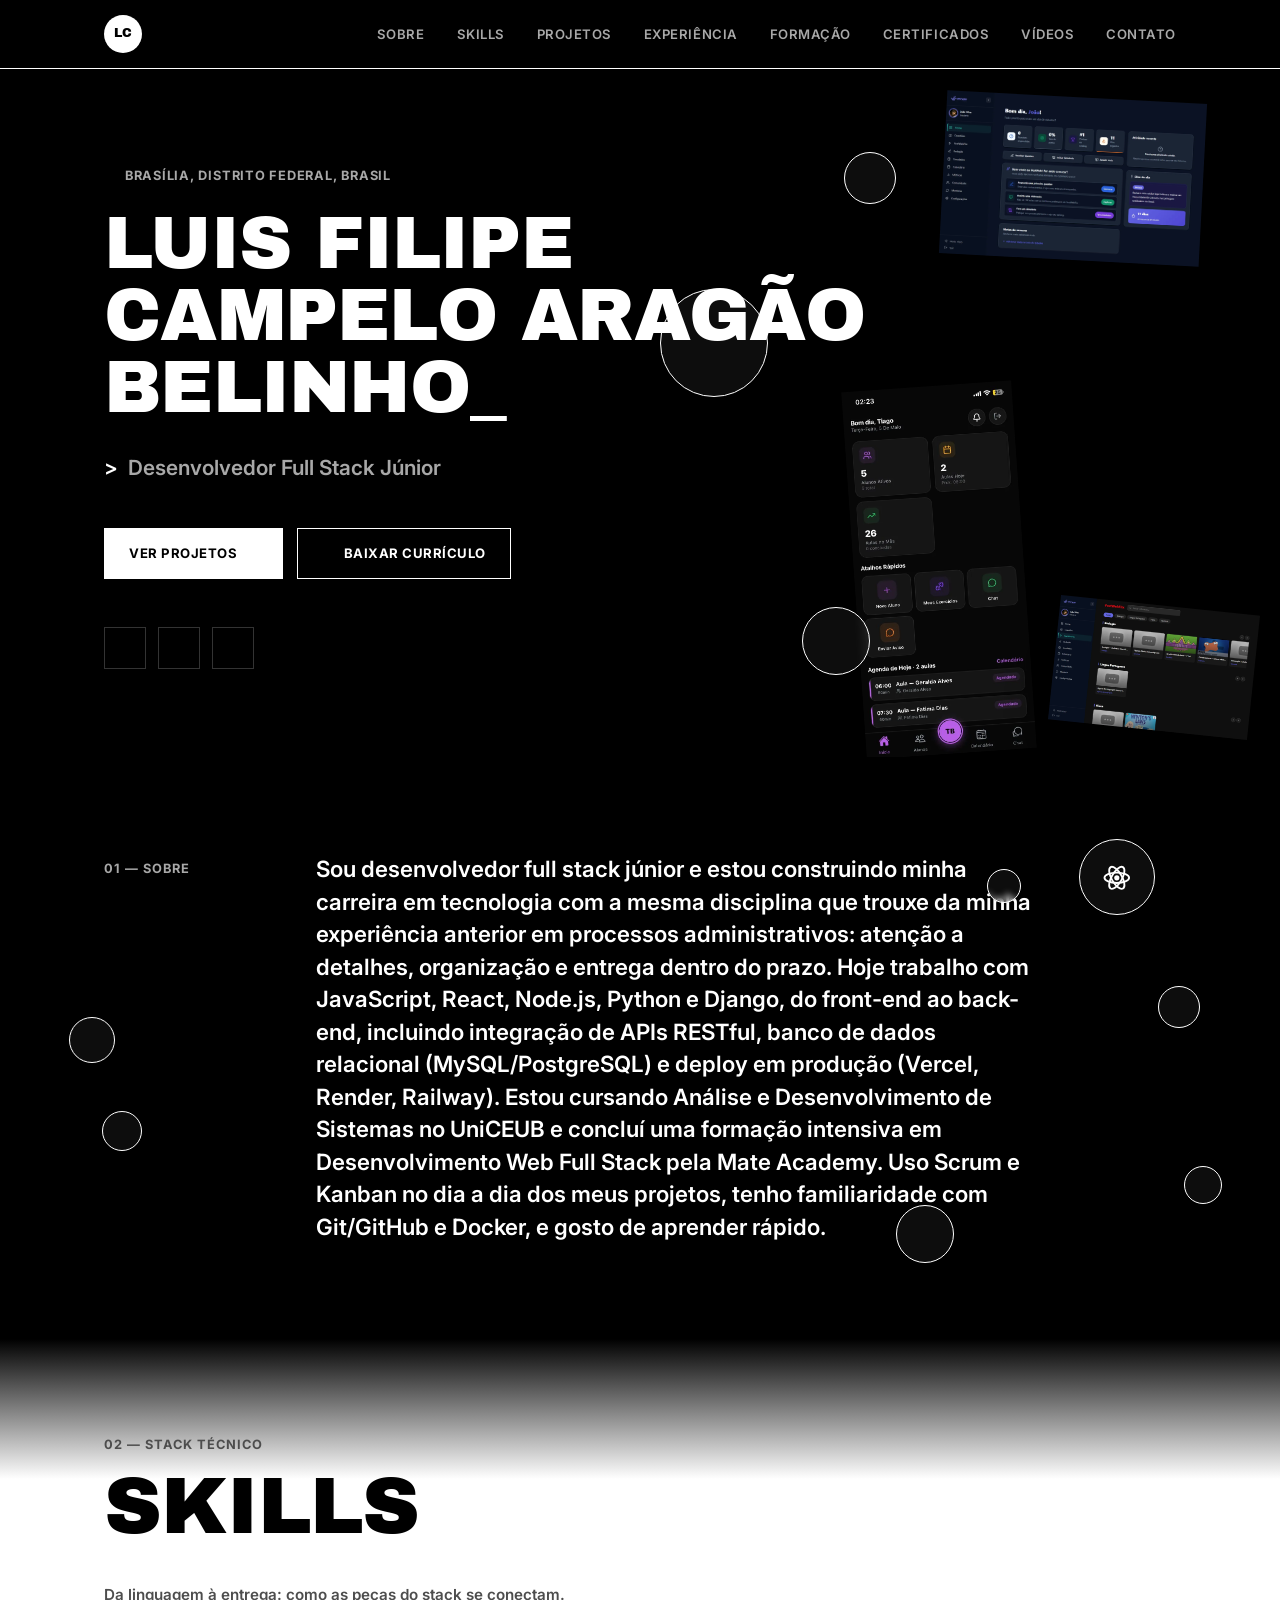
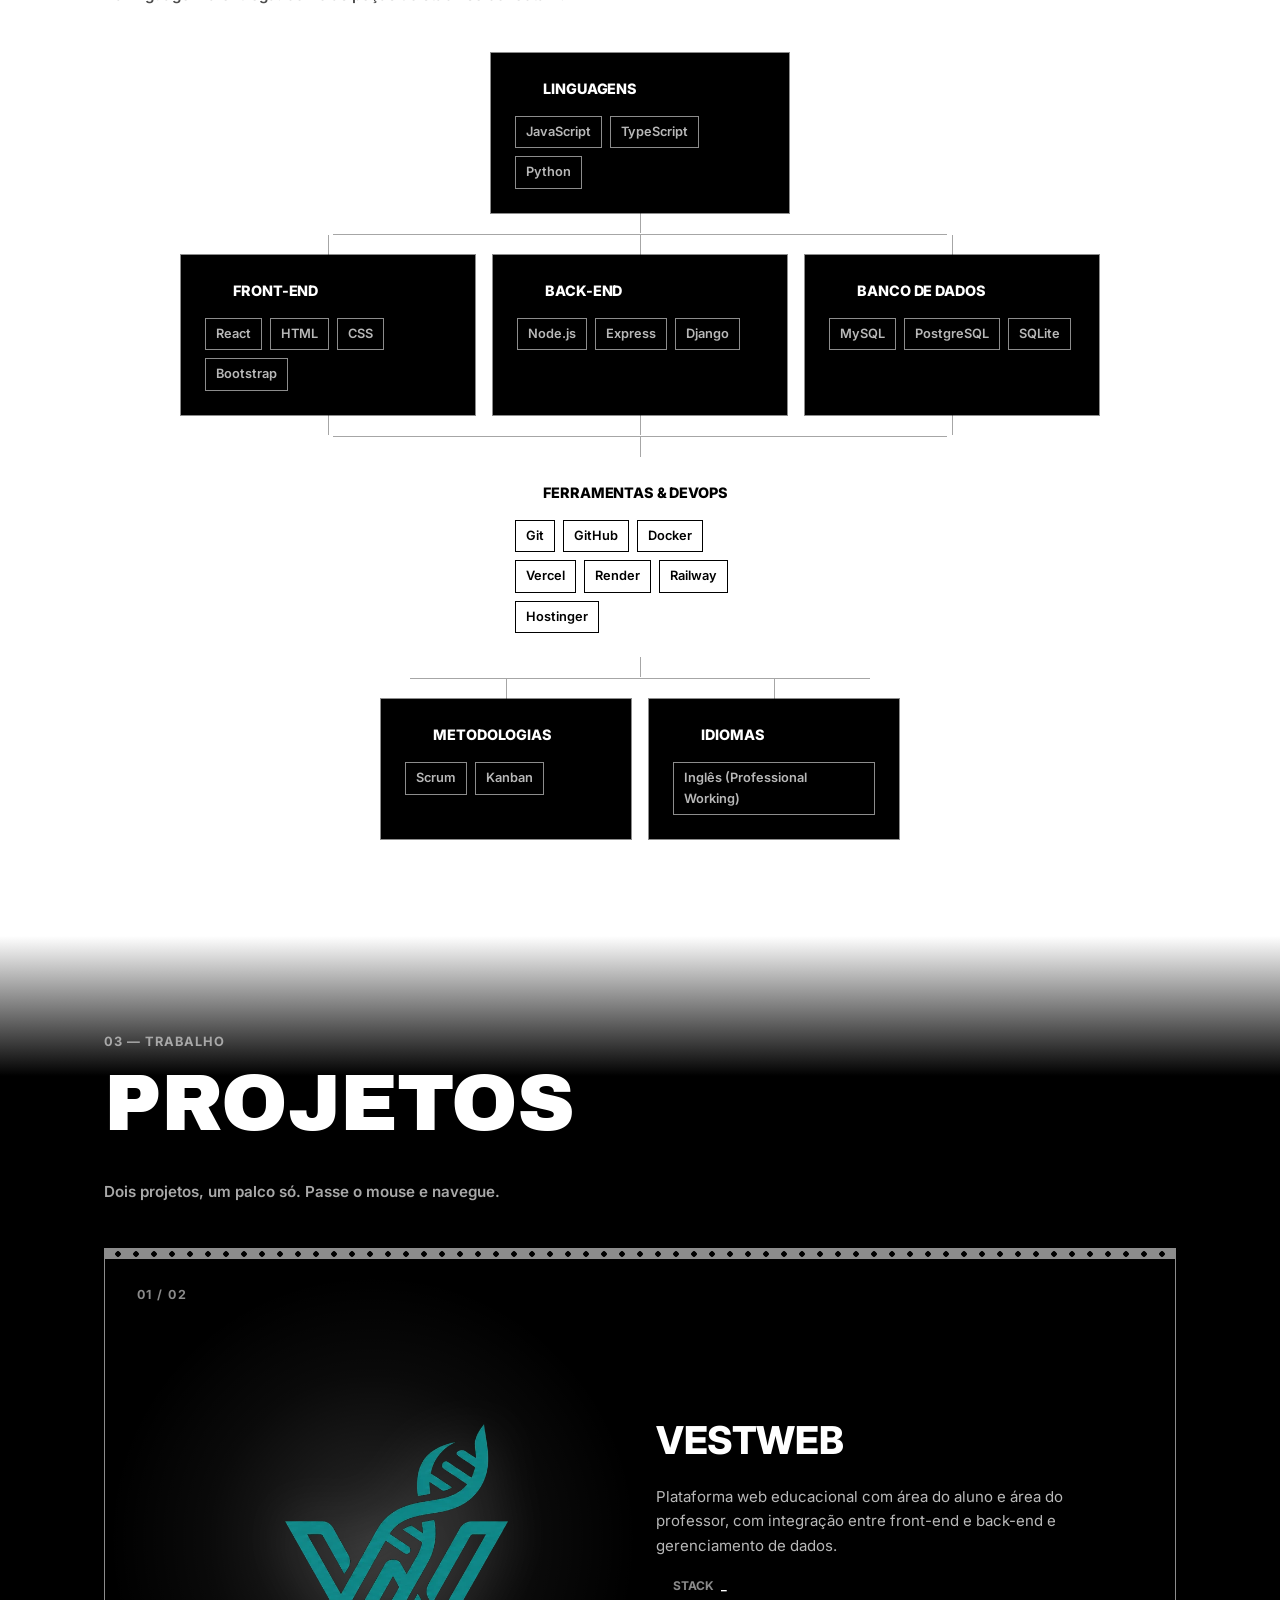
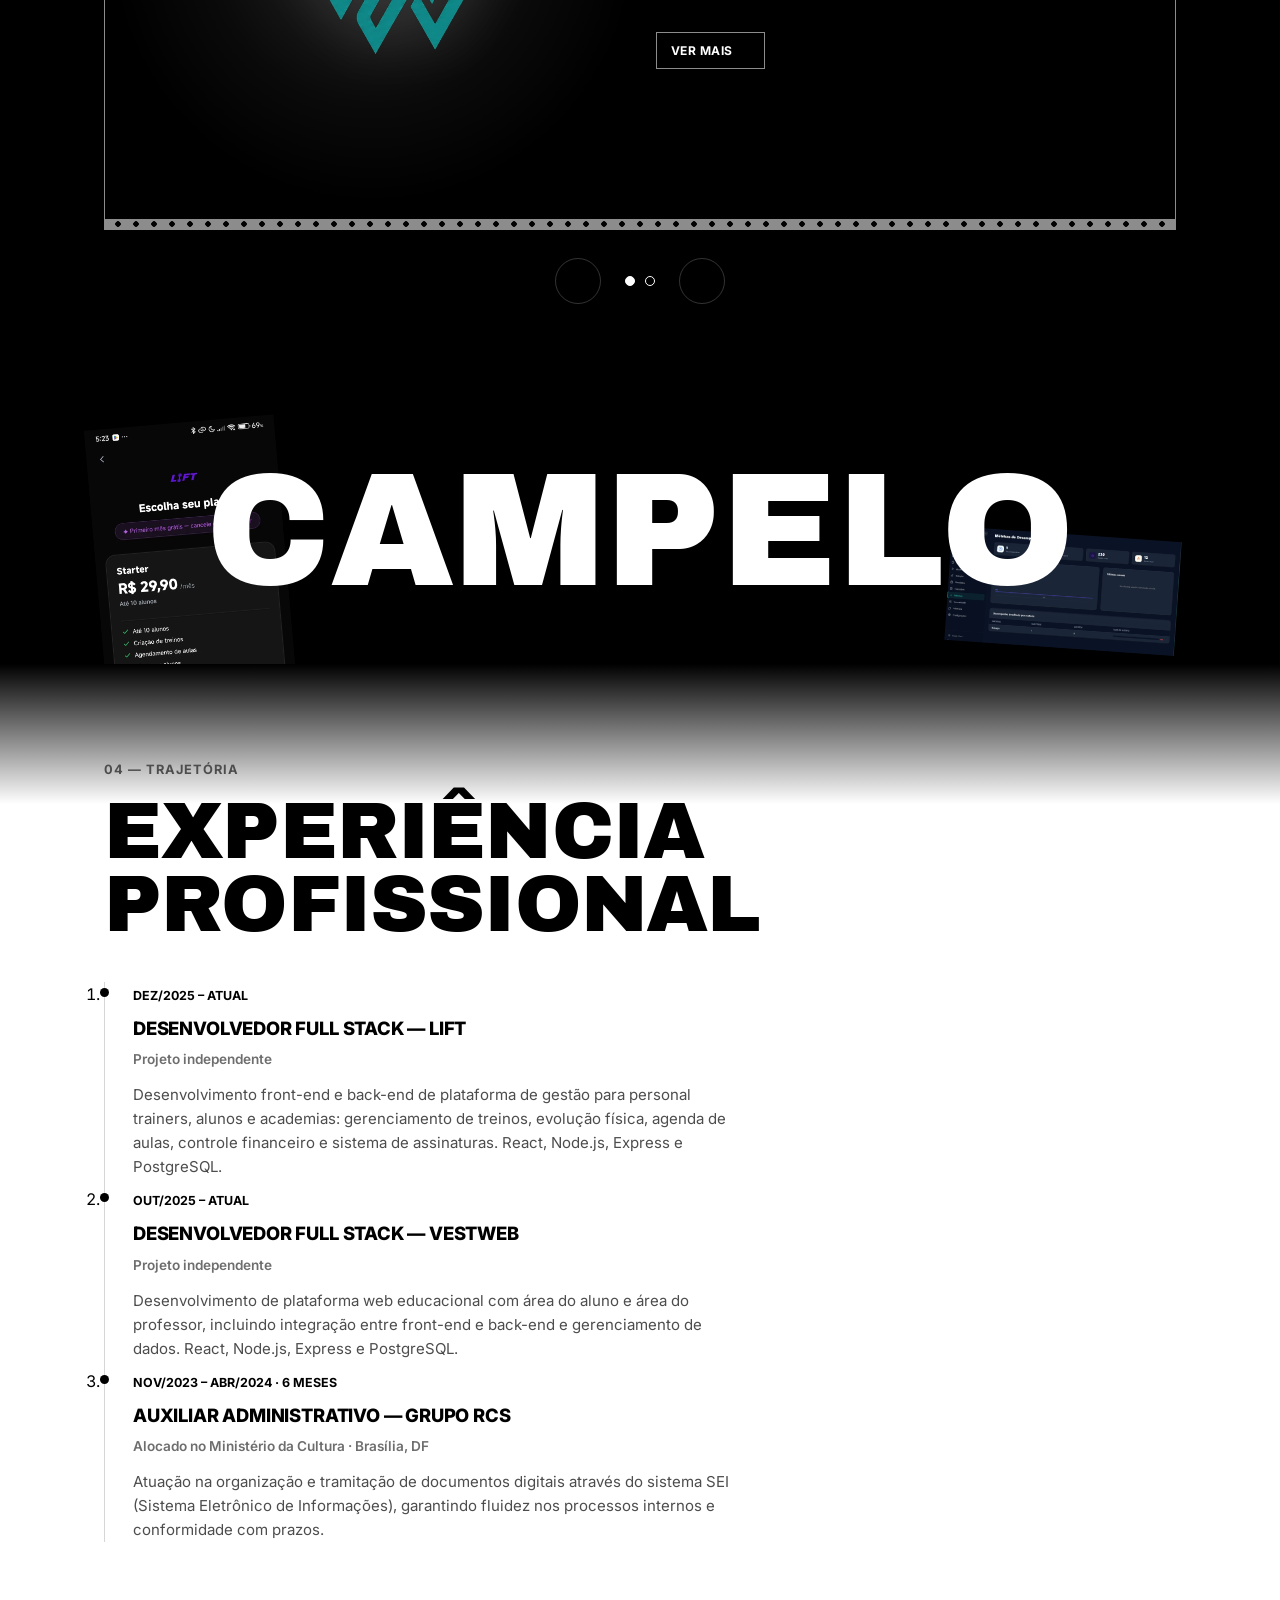
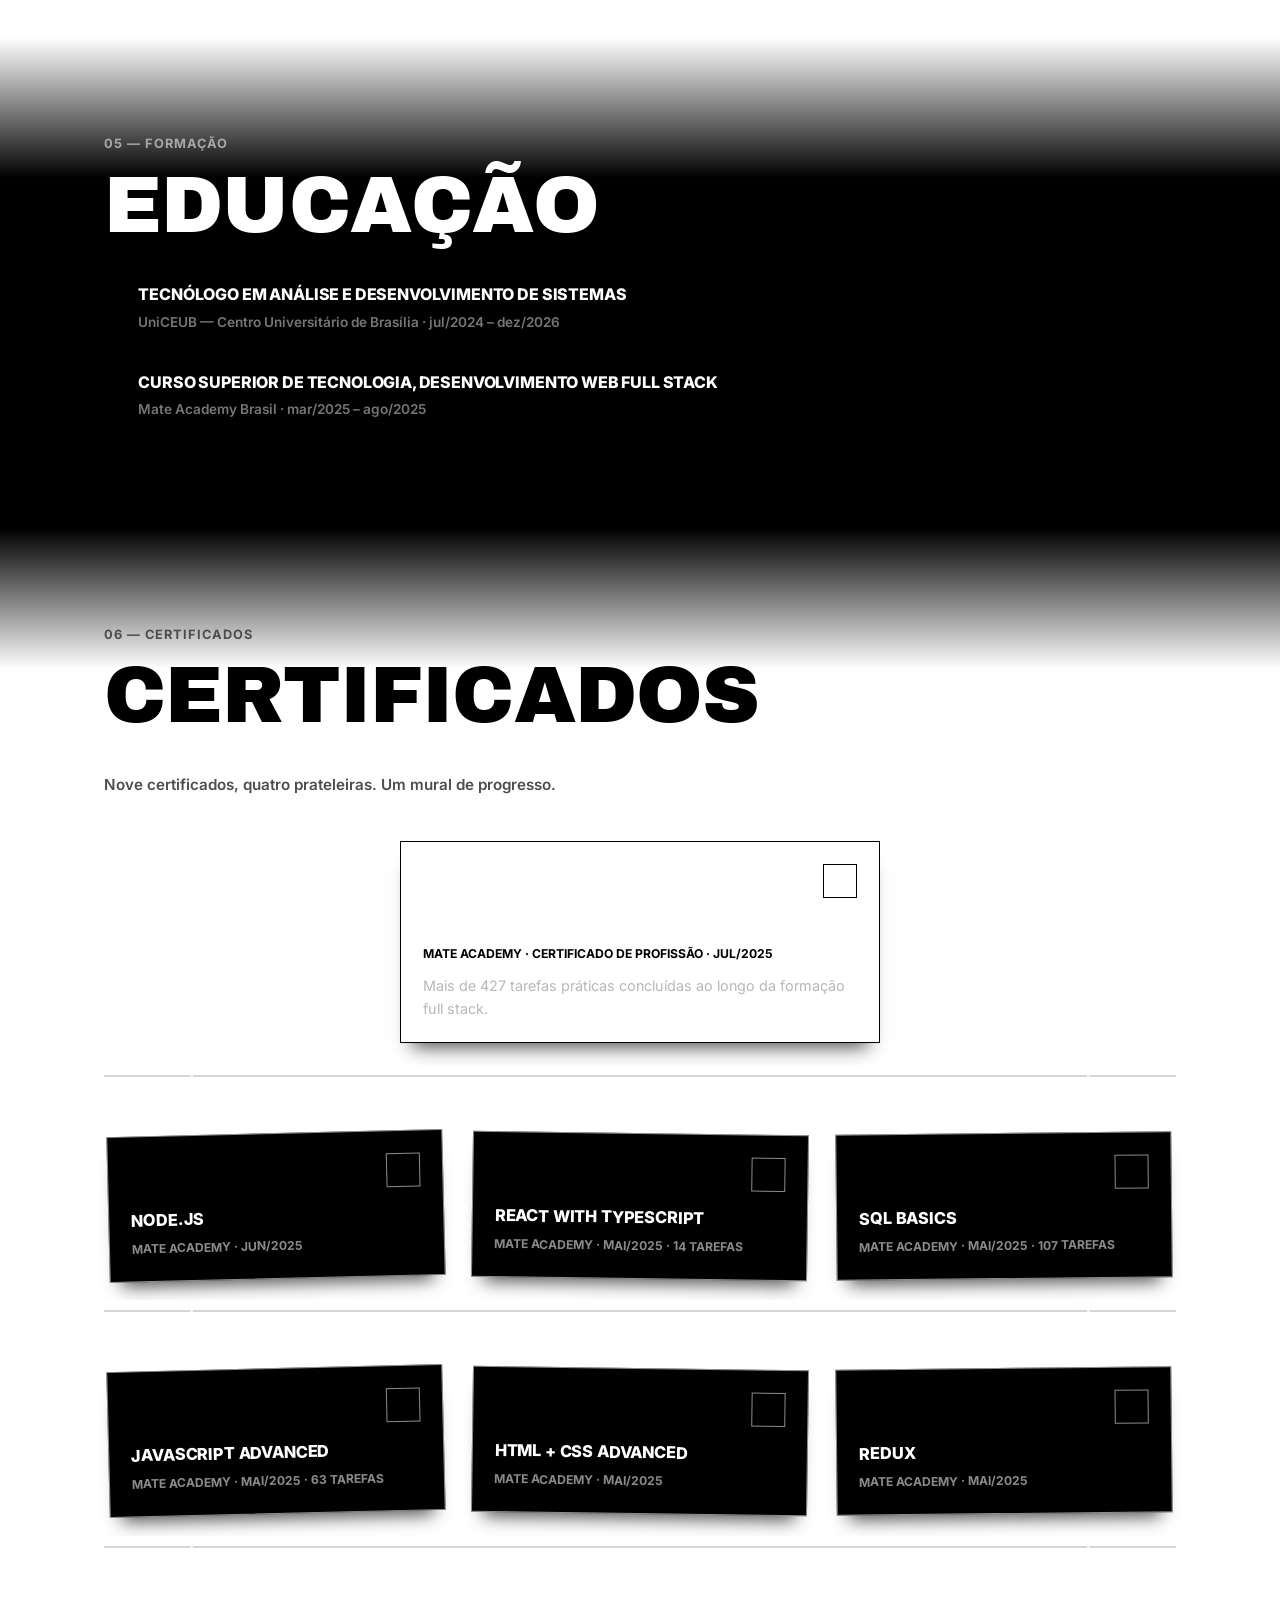
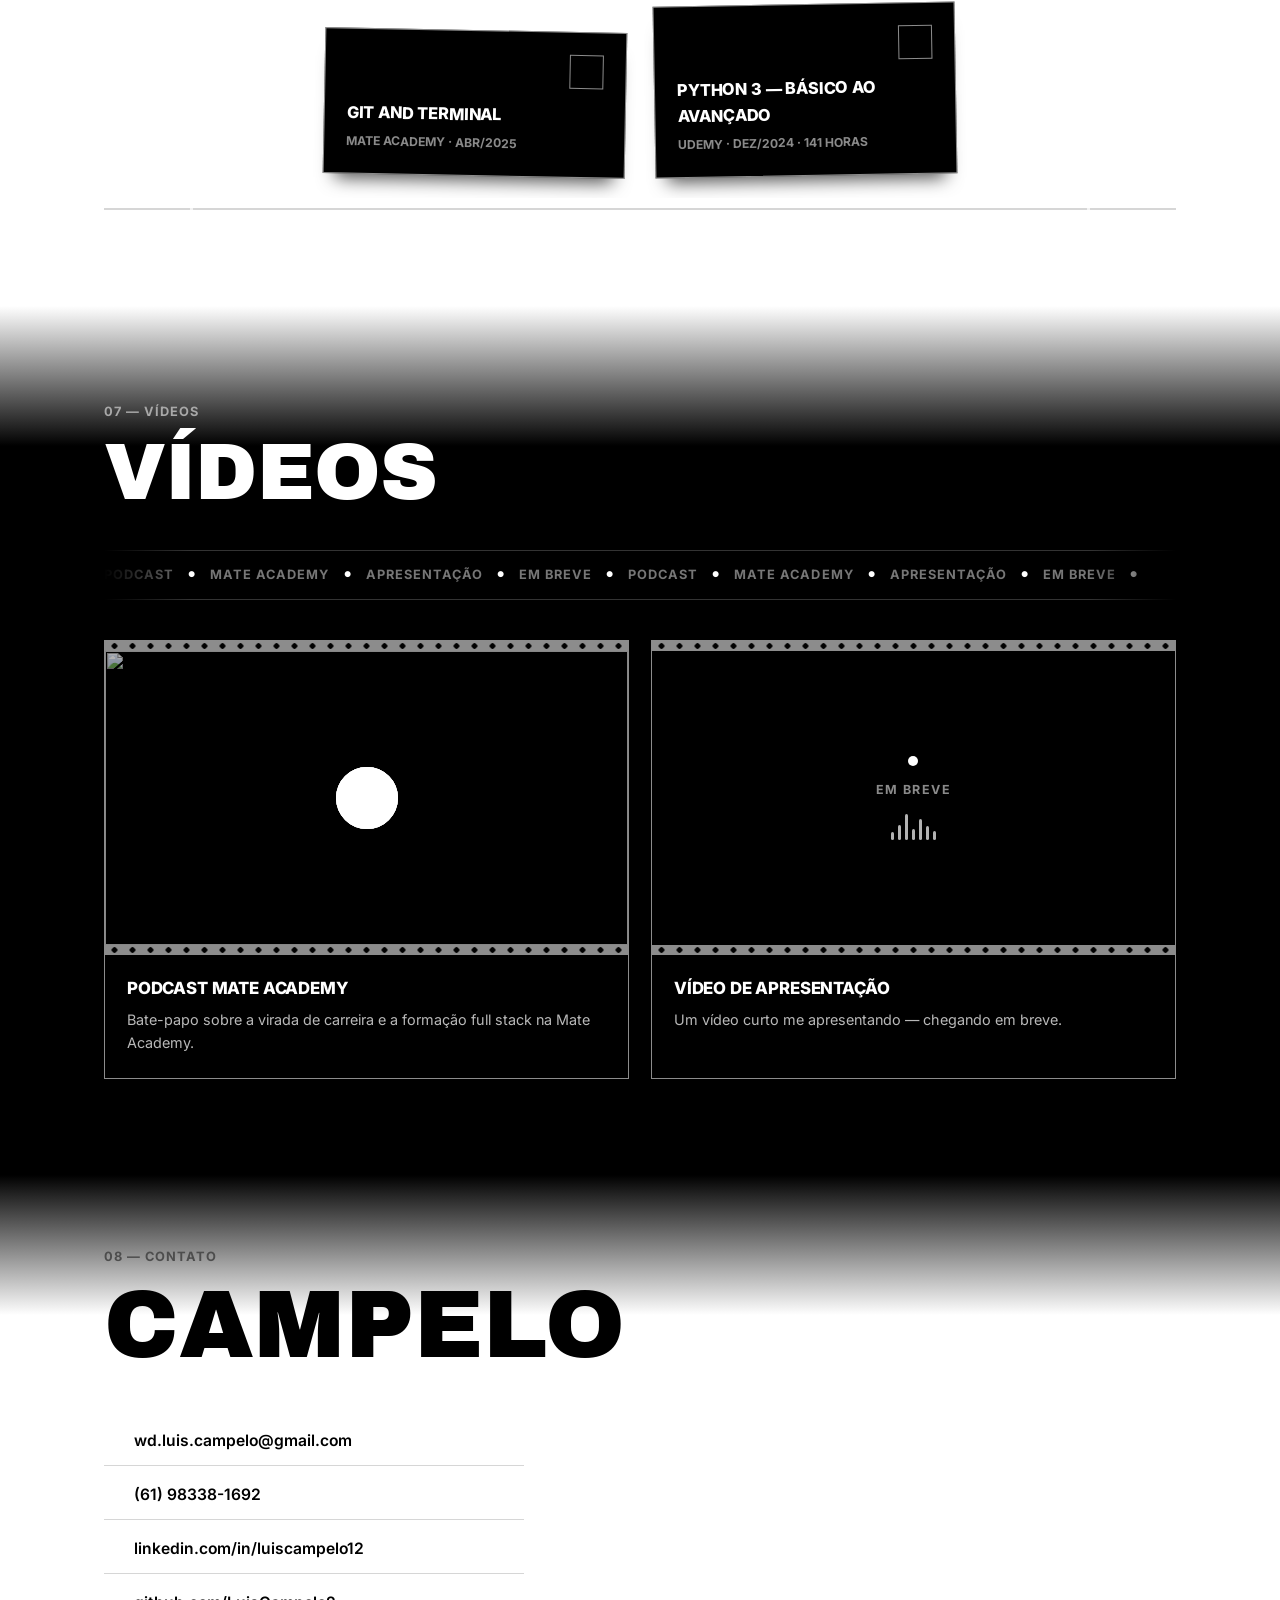
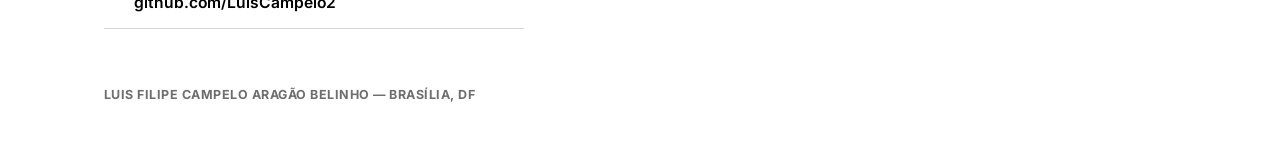
==== commit 90ba2fc0: "melhorado cores do site" ====
--- a/index.html
+++ b/index.html
@@ -163,7 +163,7 @@
     </section>
 
     <!-- Skills -->
-    <section id="skills" class="section section-alt">
+    <section id="skills" class="section section-alt fade-from-dark">
       <div class="wrap">
         <p class="section-kicker">02 — Stack técnico</p>
         <h2 class="section-title">Skills</h2>
@@ -274,7 +274,7 @@
     </section>
 
     <!-- Projetos -->
-    <section id="projetos" class="section projects-section">
+    <section id="projetos" class="section projects-section fade-from-light">
       <div class="wrap">
         <p class="section-kicker">03 — Trabalho</p>
         <h2 class="section-title">Projetos</h2>
@@ -386,7 +386,7 @@
     </div>
 
     <!-- Experiência -->
-    <section id="experiencia" class="section section-alt">
+    <section id="experiencia" class="section section-alt fade-from-dark">
       <div class="wrap">
         <p class="section-kicker">04 — Trajetória</p>
         <h2 class="section-title">Experiência Profissional</h2>
@@ -439,7 +439,7 @@
     </section>
 
     <!-- Formação -->
-    <section id="formacao" class="section">
+    <section id="formacao" class="section fade-from-light">
       <div class="wrap">
         <p class="section-kicker">05 — Formação</p>
         <h2 class="section-title">Educação</h2>
@@ -464,7 +464,7 @@
     </section>
 
     <!-- Certificados -->
-    <section id="certificados" class="section section-alt">
+    <section id="certificados" class="section section-alt fade-from-dark">
       <div class="wrap">
         <p class="section-kicker">06 — Certificados</p>
         <h2 class="section-title">Certificados</h2>
@@ -596,7 +596,7 @@
     </section>
 
     <!-- Vídeos -->
-    <section id="videos" class="section videos-section">
+    <section id="videos" class="section videos-section fade-from-light">
       <div class="wrap">
         <p class="section-kicker">07 — Vídeos</p>
         <h2 class="section-title">Vídeos</h2>
@@ -657,7 +657,7 @@
   </main>
 
   <!-- Contato / Rodapé -->
-  <footer id="contato" class="site-footer">
+  <footer id="contato" class="site-footer fade-from-dark">
     <div class="wrap footer-inner">
       <p class="section-kicker">08 — Contato</p>
       <p class="footer-wordmark" aria-hidden="true">Campelo</p>
--- a/assets/css/style.css
+++ b/assets/css/style.css
@@ -248,7 +248,6 @@
   position: relative;
   overflow: hidden;
   padding: 96px 0 88px;
-  border-bottom: 1px solid var(--paper);
 }
 
 .hero-collage {
@@ -490,7 +489,6 @@
   padding: 96px 0;
   background: var(--bg);
   color: var(--fg);
-  border-bottom: 1px solid var(--line);
 }
 
 .section-alt {
@@ -502,6 +500,38 @@
   --line: rgba(0, 0, 0, 0.16);
 }
 
+/* Transições suaves entre blocos pretos e brancos, no lugar do corte seco. */
+.fade-from-dark,
+.fade-from-light {
+  position: relative;
+}
+
+.fade-from-dark::before,
+.fade-from-light::before {
+  content: "";
+  position: absolute;
+  top: 0;
+  left: 0;
+  right: 0;
+  height: 140px;
+  z-index: 0;
+  pointer-events: none;
+}
+
+.fade-from-dark::before {
+  background: linear-gradient(180deg, #000 0%, var(--bg) 100%);
+}
+
+.fade-from-light::before {
+  background: linear-gradient(180deg, #fff 0%, var(--bg) 100%);
+}
+
+.fade-from-dark > .wrap,
+.fade-from-light > .wrap {
+  position: relative;
+  z-index: 1;
+}
+
 .section-kicker {
   font-size: 0.8rem;
   font-weight: 700;
@@ -627,7 +657,6 @@
   overflow: hidden;
   padding: 64px 0;
   background: var(--ink);
-  border-bottom: 1px solid var(--paper);
 }
 
 .divider-word {
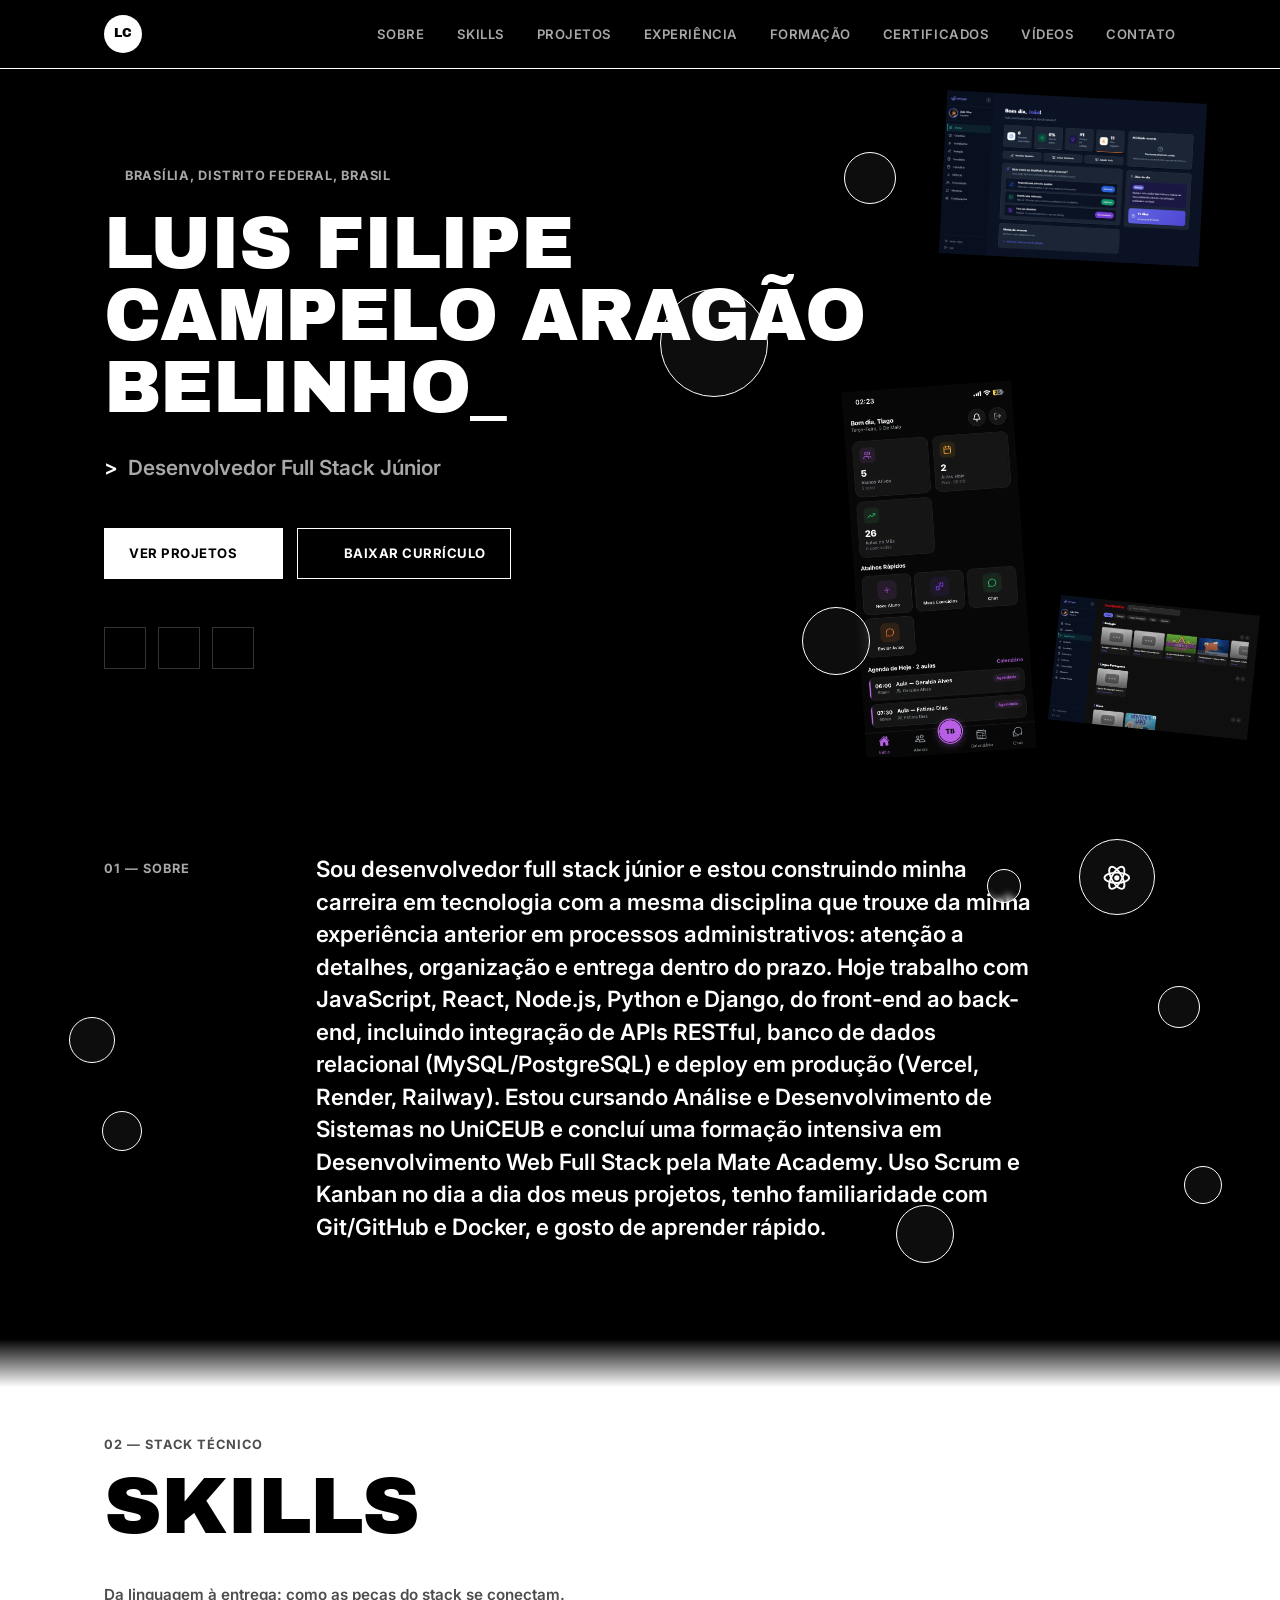
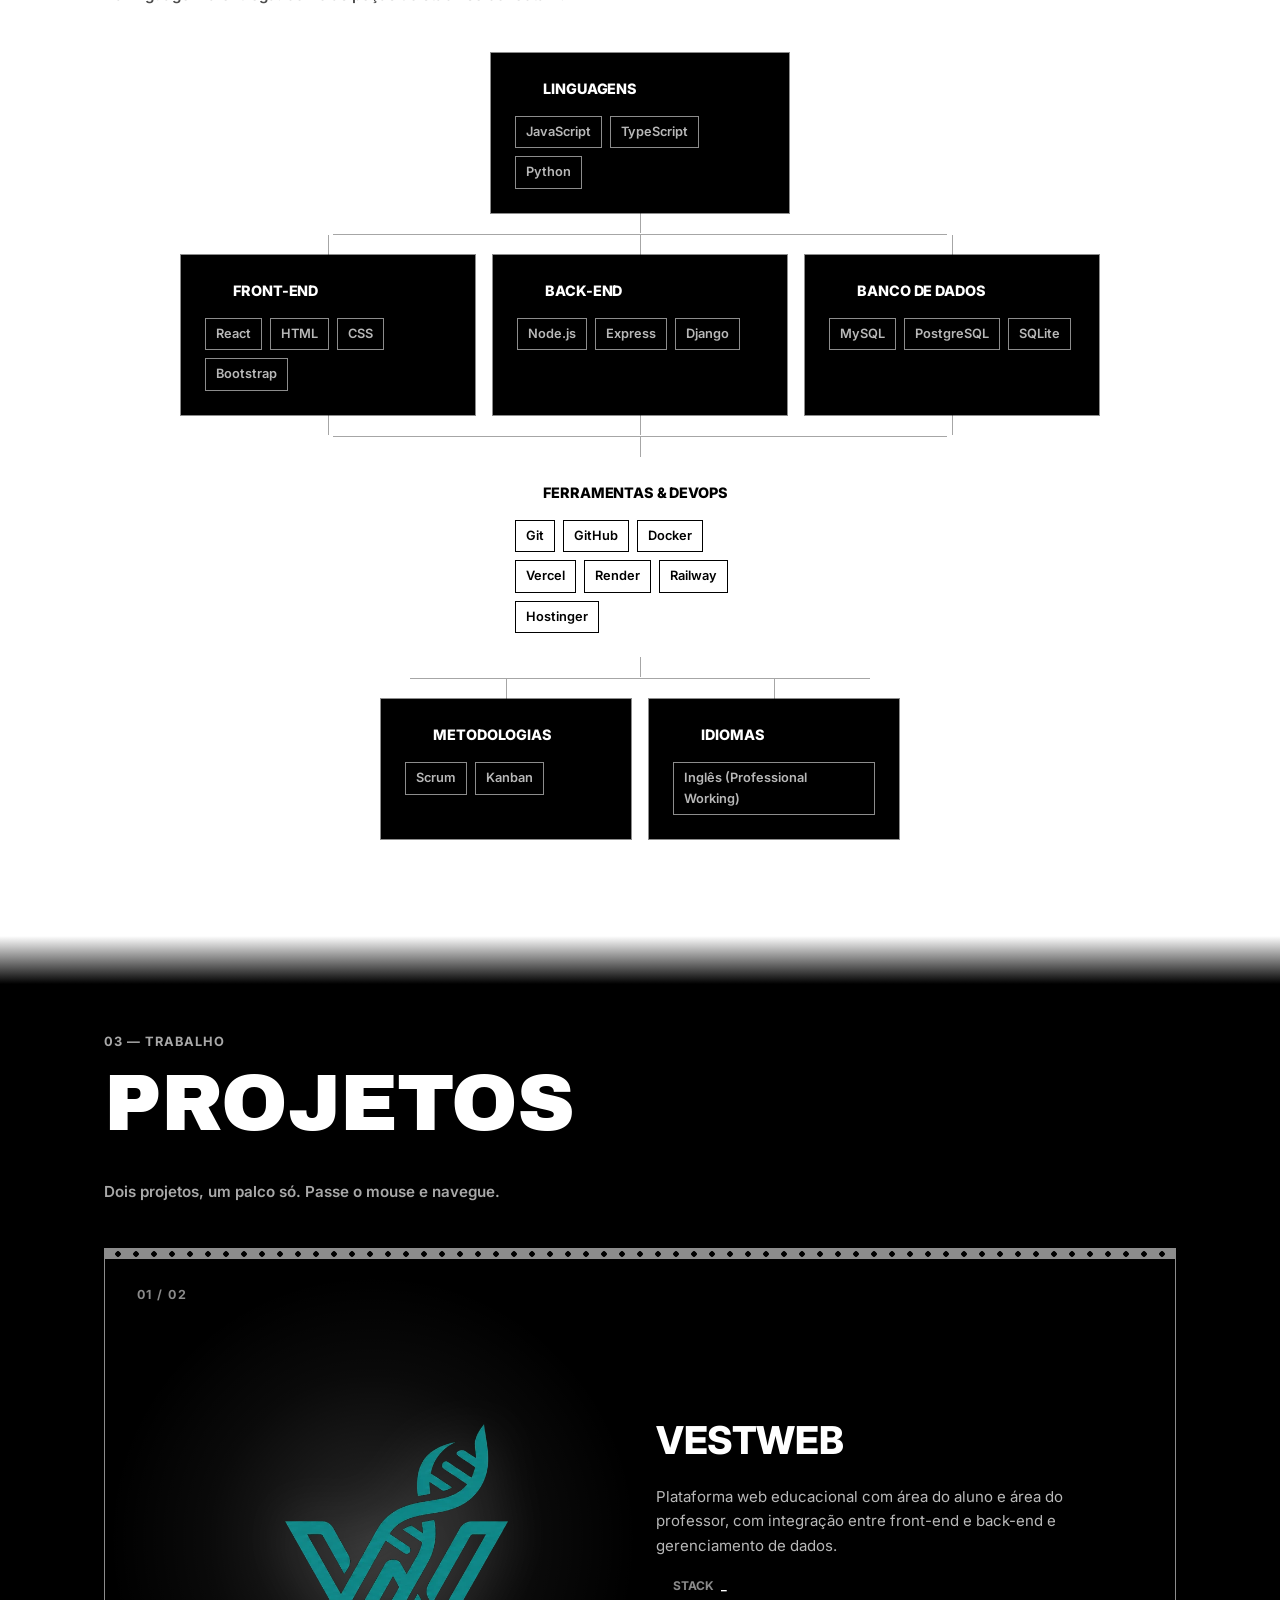
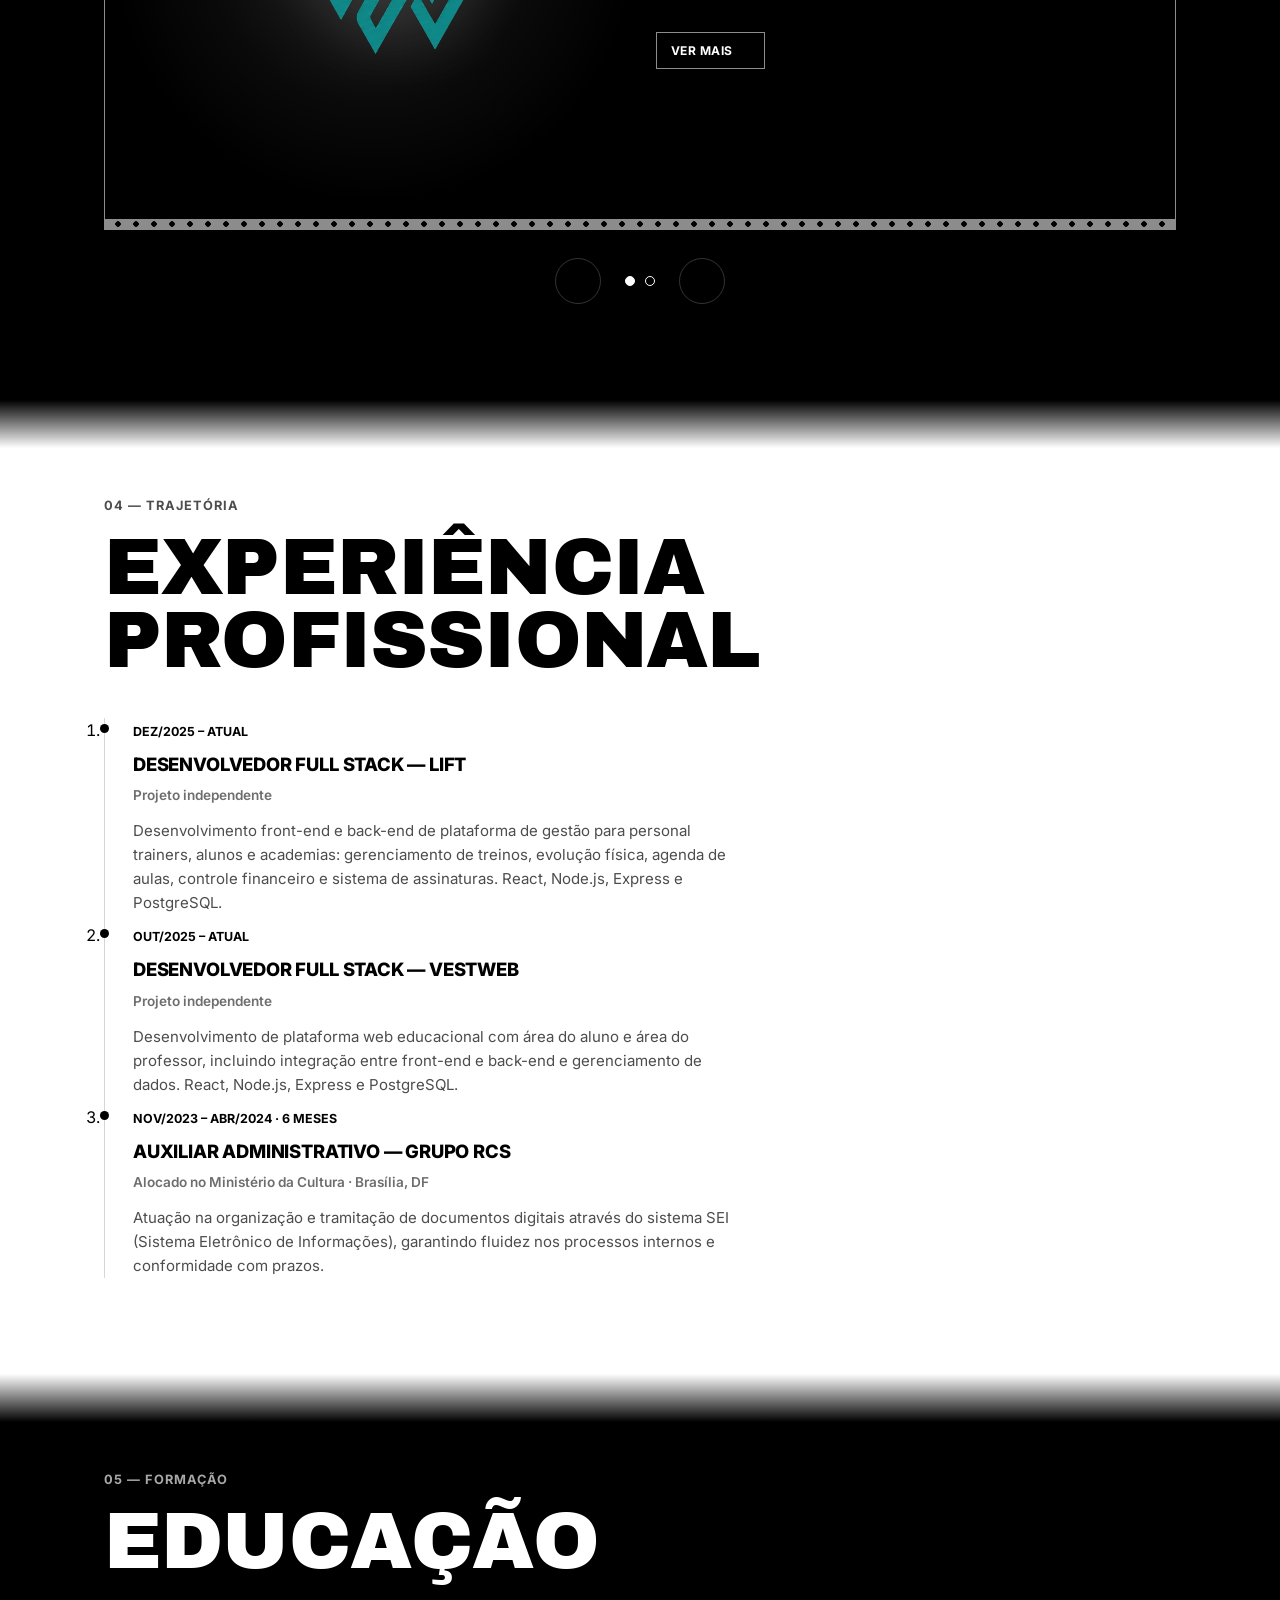
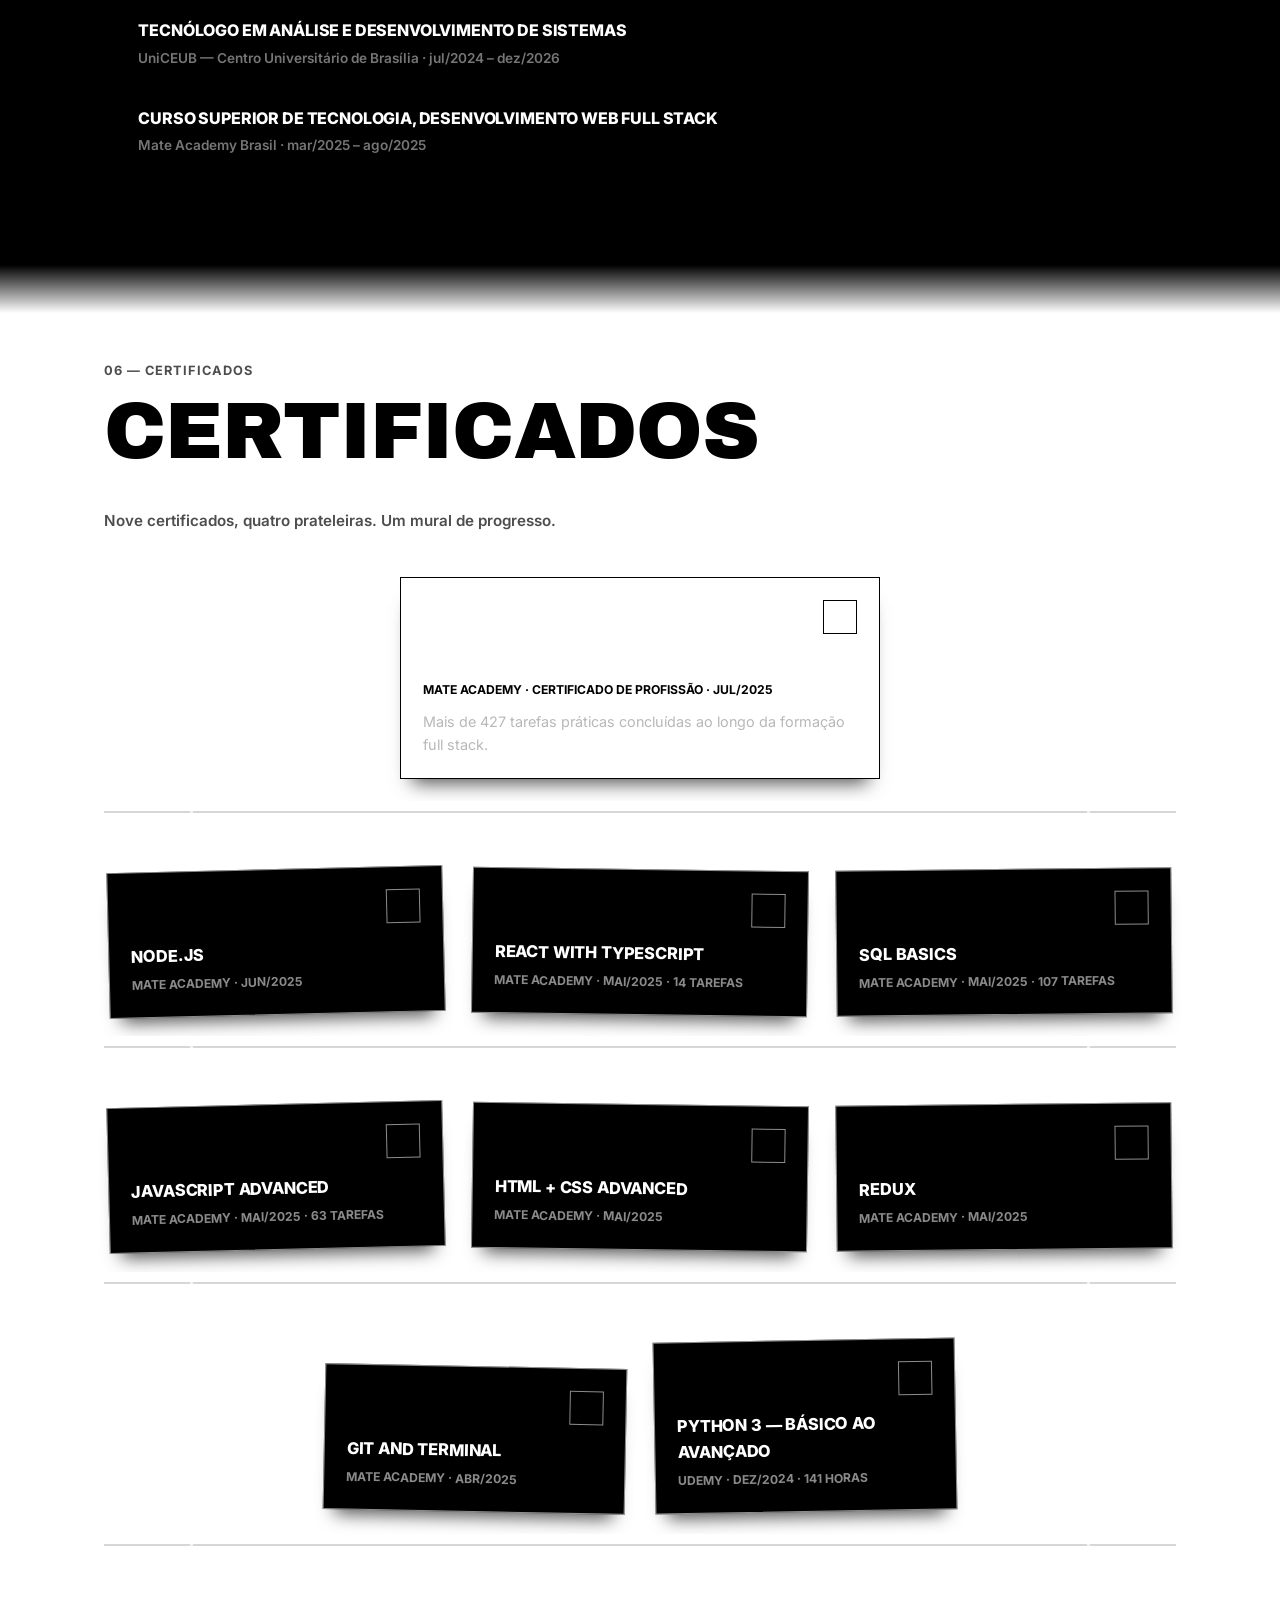
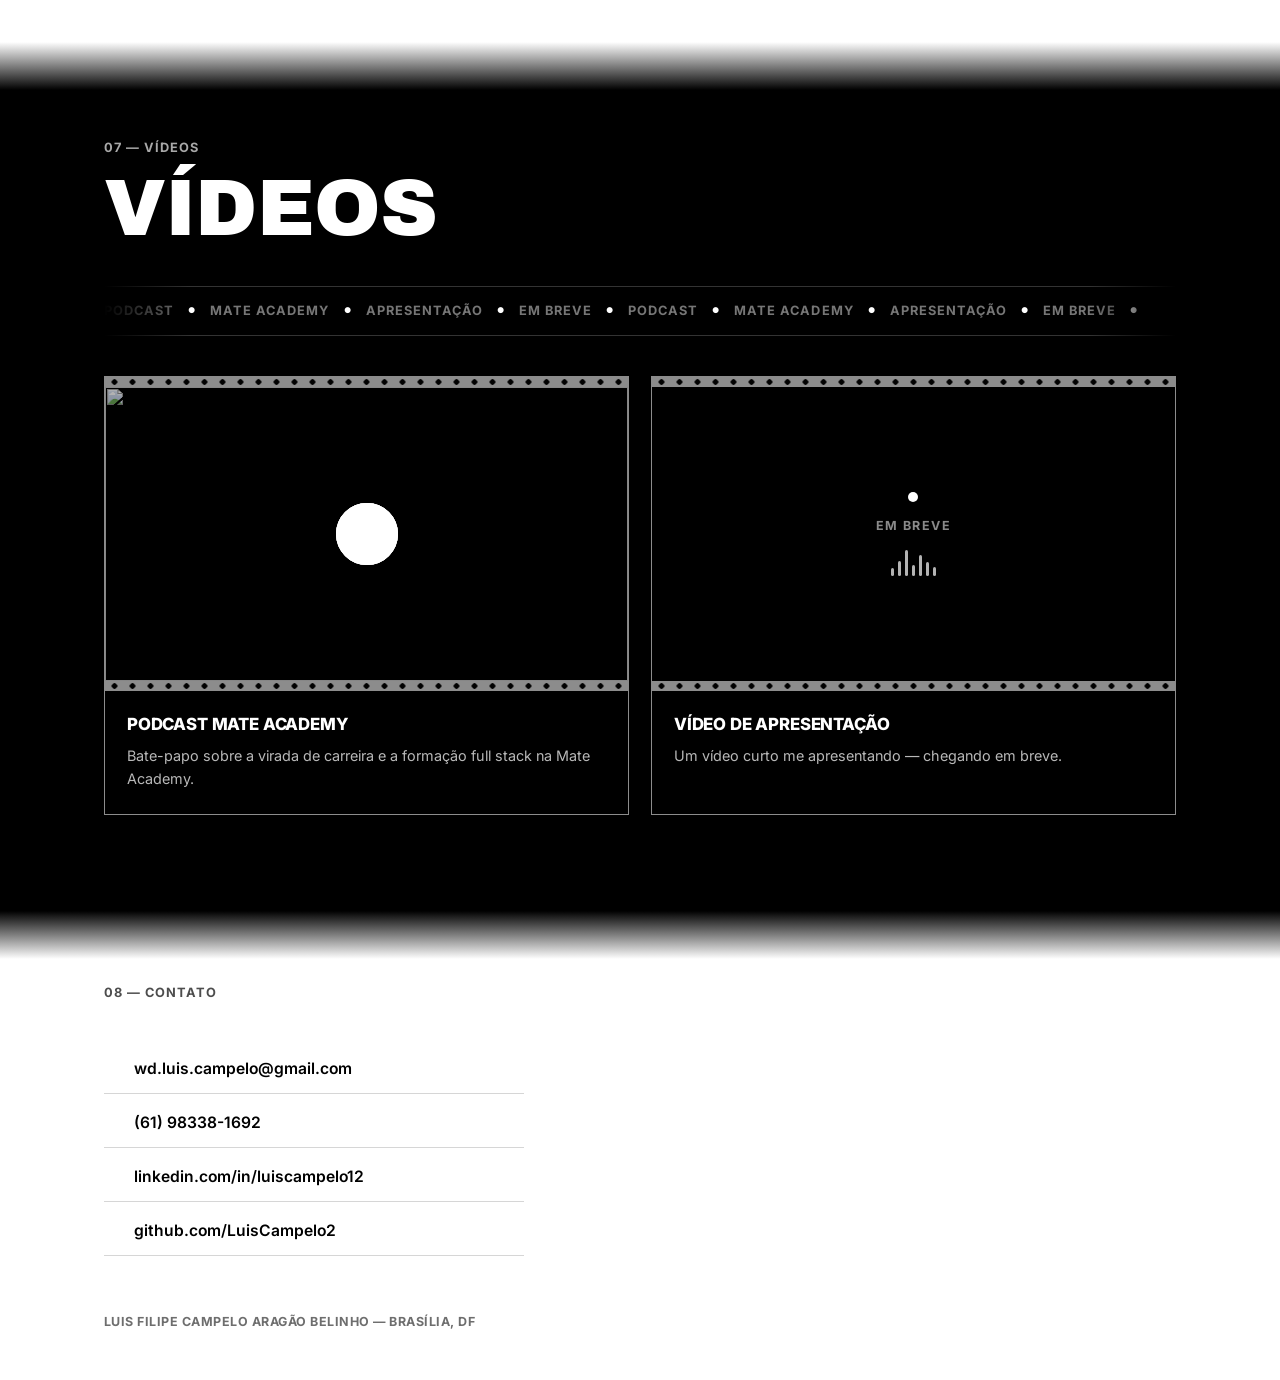
==== commit 5761e79e: "tirado os nomes campelo do site" ====
--- a/index.html
+++ b/index.html
@@ -378,13 +378,6 @@
       </div>
     </section>
 
-    <!-- Divisória -->
-    <div class="divider-band" aria-hidden="true">
-      <img class="divider-tile divider-tile-1" src="assets/img/lift/planos.webp" alt="" loading="lazy">
-      <img class="divider-tile divider-tile-2" src="assets/img/vestweb/metricas.webp" alt="" loading="lazy">
-      <p class="divider-word">Campelo</p>
-    </div>
-
     <!-- Experiência -->
     <section id="experiencia" class="section section-alt fade-from-dark">
       <div class="wrap">
@@ -660,7 +653,6 @@
   <footer id="contato" class="site-footer fade-from-dark">
     <div class="wrap footer-inner">
       <p class="section-kicker">08 — Contato</p>
-      <p class="footer-wordmark" aria-hidden="true">Campelo</p>
 
       <ul class="contact-list">
         <li>
--- a/assets/css/style.css
+++ b/assets/css/style.css
@@ -513,7 +513,7 @@
   top: 0;
   left: 0;
   right: 0;
-  height: 140px;
+  height: 48px;
   z-index: 0;
   pointer-events: none;
 }
@@ -647,54 +647,6 @@
     grid-template-columns: 1fr;
   }
   .sobre-orb {
-    display: none;
-  }
-}
-
-/* Divider — faixa com wordmark repetido ---------------------------------- */
-.divider-band {
-  position: relative;
-  overflow: hidden;
-  padding: 64px 0;
-  background: var(--ink);
-}
-
-.divider-word {
-  font-family: var(--font-display);
-  font-weight: 400;
-  text-transform: uppercase;
-  color: var(--paper);
-  font-size: clamp(3rem, 13vw, 10rem);
-  line-height: 0.85;
-  text-align: center;
-  position: relative;
-  z-index: 2;
-}
-
-.divider-tile {
-  position: absolute;
-  z-index: 1;
-  object-fit: cover;
-  filter: grayscale(10%) contrast(1.05);
-  box-shadow: 0 24px 50px rgba(0, 0, 0, 0.55);
-}
-
-.divider-tile-1 {
-  width: 190px;
-  top: 8%;
-  left: 8%;
-  transform: rotate(-5deg);
-}
-
-.divider-tile-2 {
-  width: 230px;
-  bottom: 6%;
-  right: 8%;
-  transform: rotate(4deg);
-}
-
-@media (max-width: 760px) {
-  .divider-tile {
     display: none;
   }
 }
@@ -1694,13 +1646,8 @@
   padding: 72px 0 48px;
 }
 
-.footer-wordmark {
-  font-family: var(--font-display);
-  font-weight: 400;
-  text-transform: uppercase;
-  font-size: clamp(2.4rem, 9vw, 6rem);
-  line-height: 0.9;
-  margin-bottom: 48px;
+.footer-inner .section-kicker {
+  margin-bottom: 40px;
 }
 
 .contact-list {
